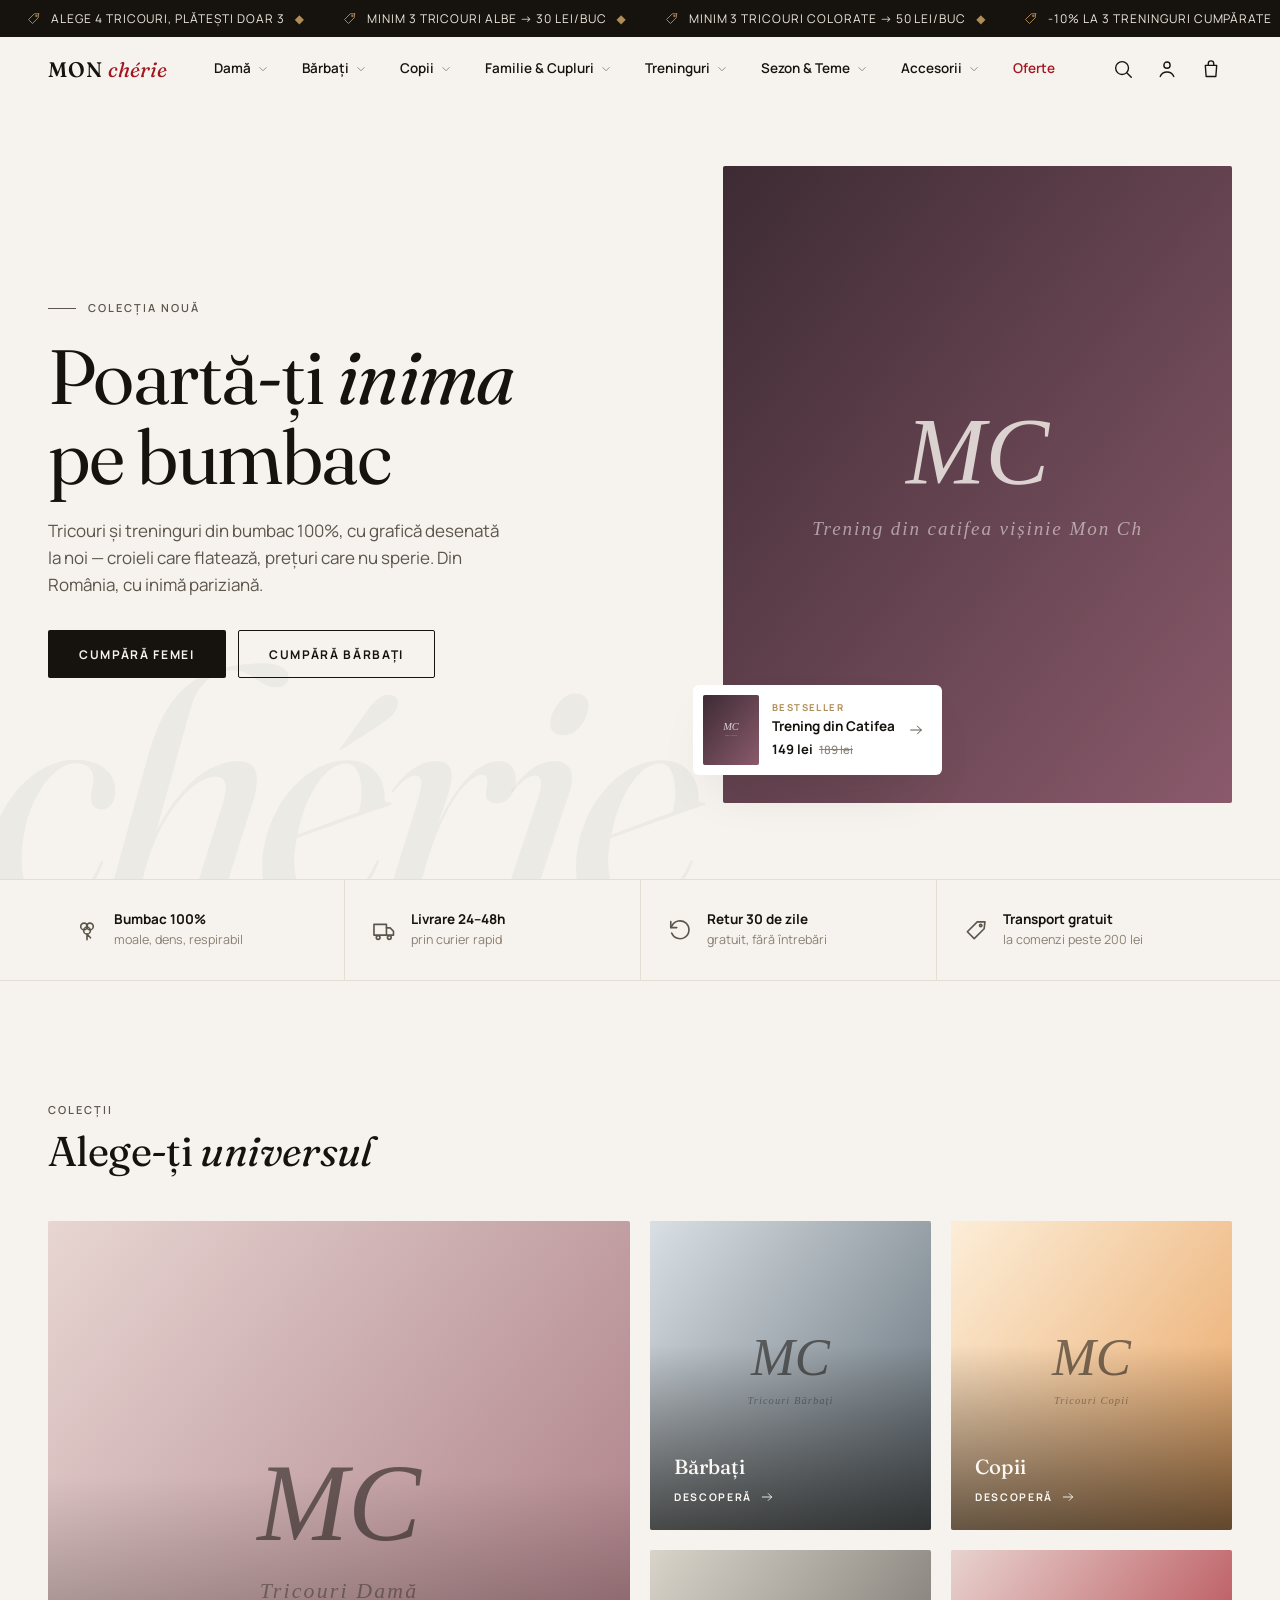
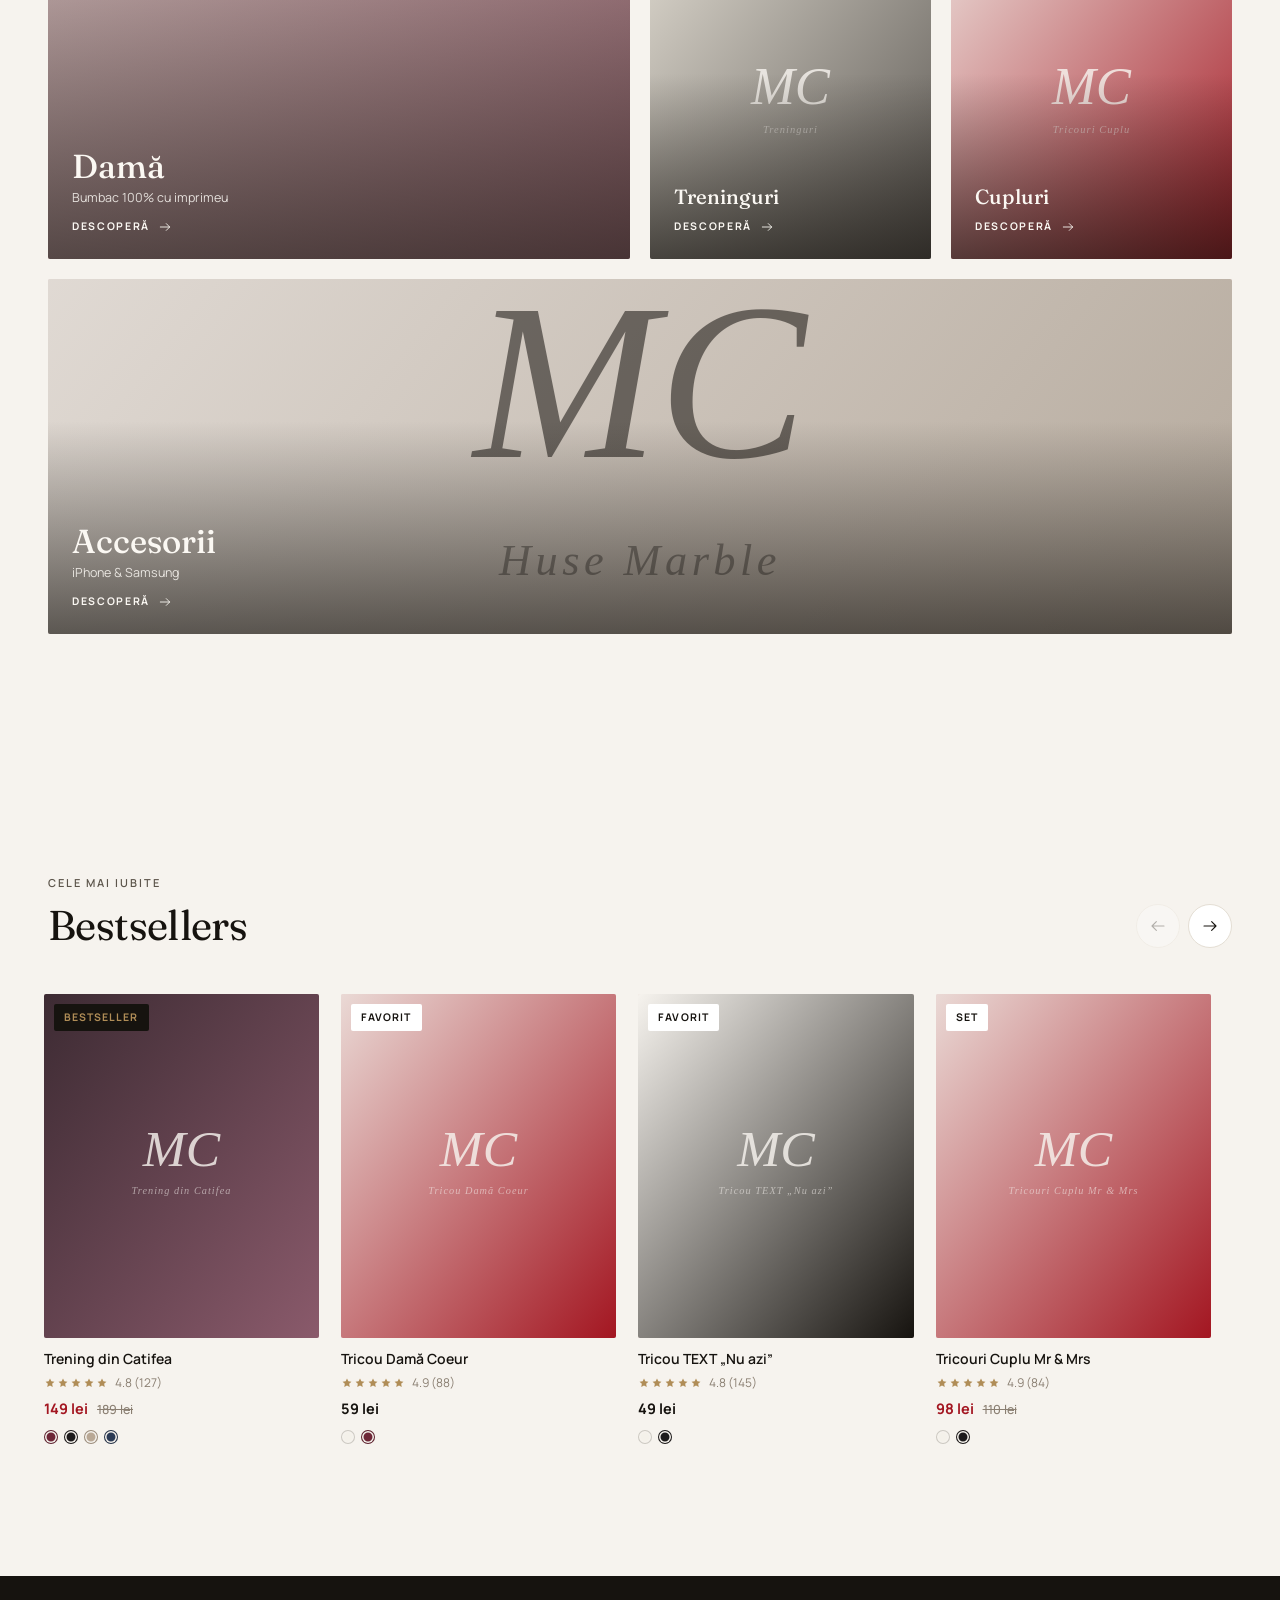
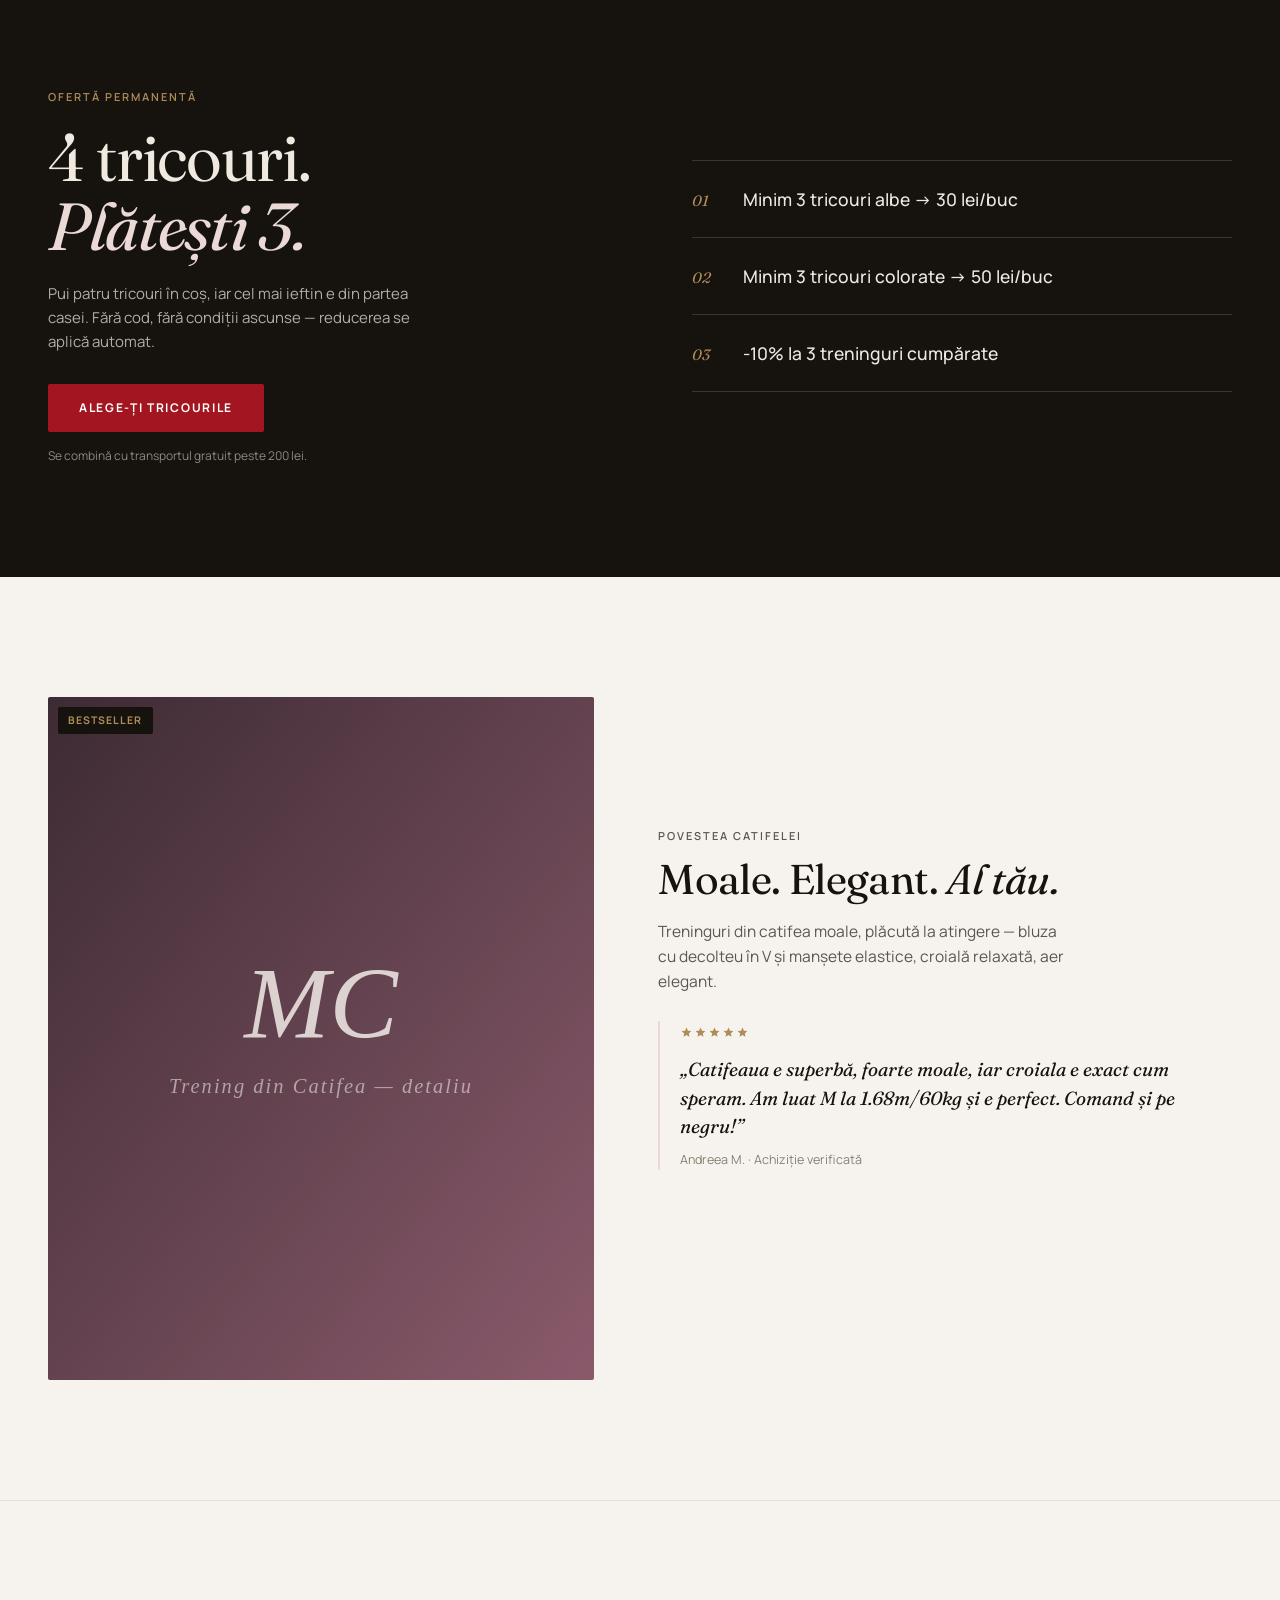
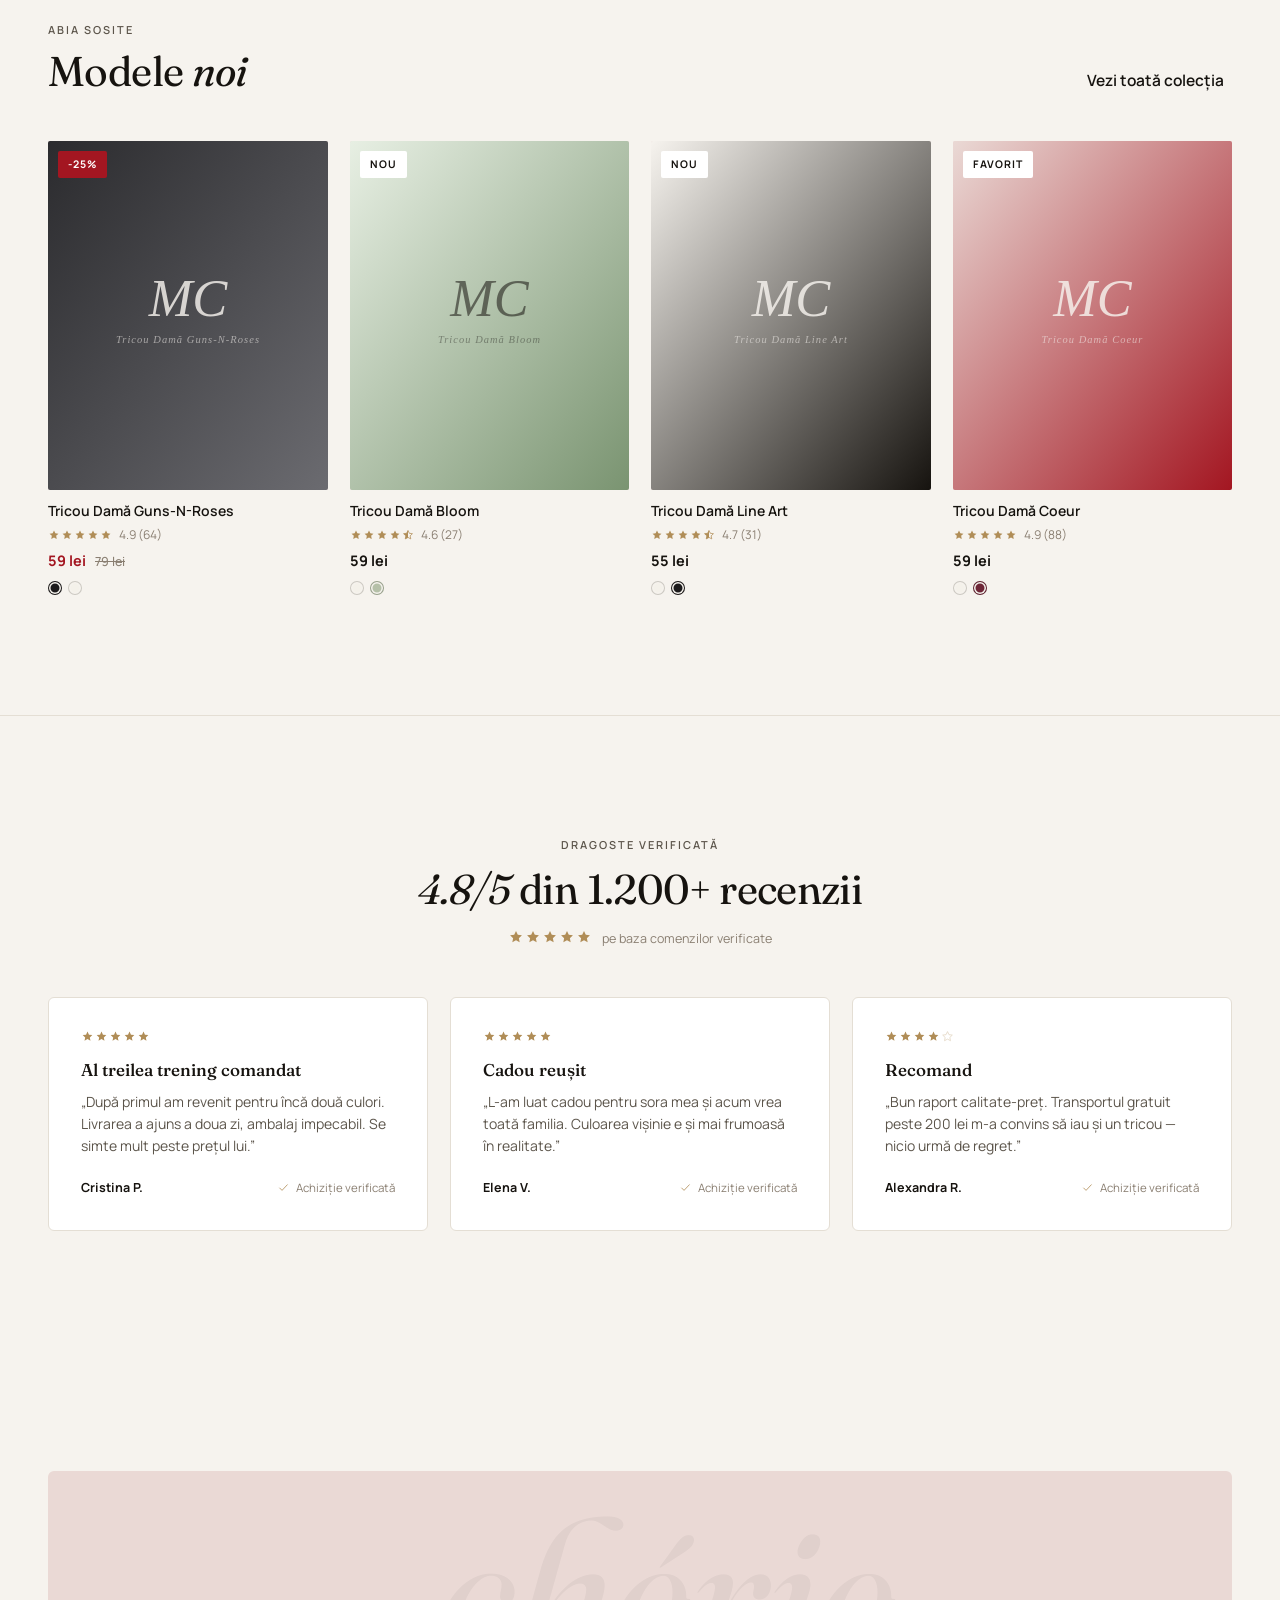
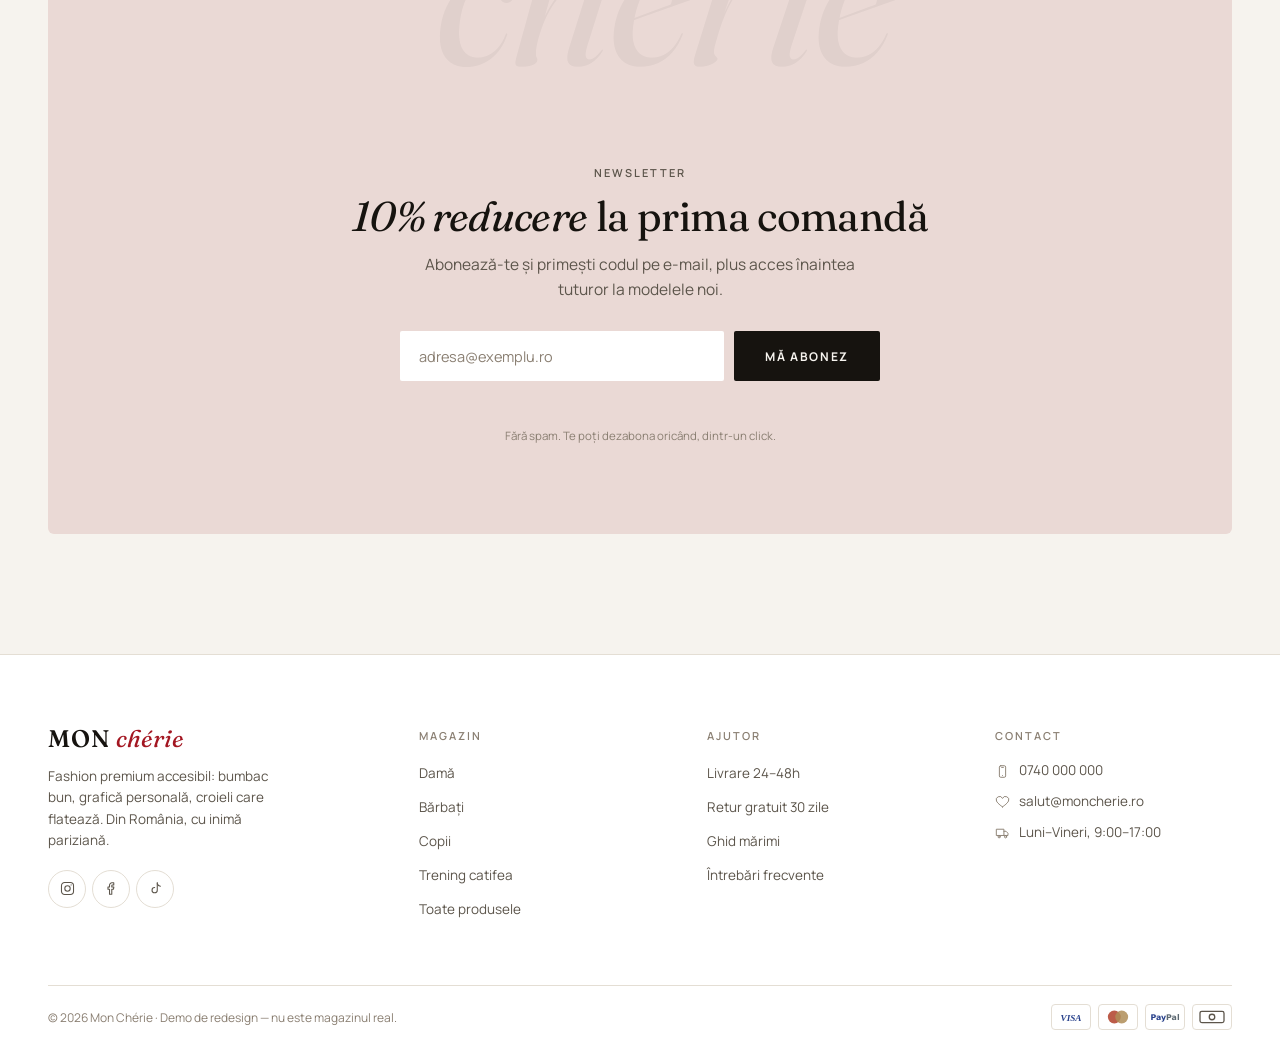
==== index.html @ f45ca4d0 "Adaugă cele 3 pagini: homepage, colecție, produs (pre-verificare finală) - index.html + home.css/js:" ====
<!DOCTYPE html>
<html lang="ro">
<head>
  <meta charset="utf-8">
  <meta name="viewport" content="width=device-width, initial-scale=1">
  <title>Mon Chérie — Poartă-ți inima pe bumbac · Tricouri &amp; treninguri din bumbac 100%</title>
  <meta name="description" content="Fashion premium accesibil: tricouri damă și bărbați, treninguri din catifea, seturi pentru cupluri și familie — bumbac 100%, livrare 24–48h, retur gratuit 30 de zile. 4 tricouri la preț de 3.">
  <link rel="icon" href="data:image/svg+xml,%3Csvg xmlns='http://www.w3.org/2000/svg' viewBox='0 0 64 64'%3E%3Crect width='64' height='64' fill='%23F6F3EE'/%3E%3Ctext x='32' y='44' font-family='Georgia,serif' font-style='italic' font-size='34' fill='%23A31621' text-anchor='middle'%3EMC%3C/text%3E%3C/svg%3E">
  <link rel="preconnect" href="https://fonts.googleapis.com">
  <link rel="preconnect" href="https://fonts.gstatic.com" crossorigin>
  <link rel="stylesheet" href="https://fonts.googleapis.com/css2?family=Fraunces:ital,opsz,wght@0,9..144,300..640;1,9..144,300..640&family=Manrope:wght@400..800&display=swap">
  <link rel="stylesheet" href="assets/css/main.css">
  <link rel="stylesheet" href="assets/css/home.css">
</head>
<body>

  <div id="mc-header"></div>

  <main id="main">

    <!-- 1. Hero editorial -->
    <section class="home-hero" aria-labelledby="hero-title">
      <span class="hero-ornament" aria-hidden="true">chérie</span>
      <div class="container hero-grid">
        <div class="hero-copy">
          <p class="micro rv" style="--rv-i:0">Colecția nouă</p>
          <h1 class="display hero-title rv" id="hero-title" style="--rv-i:1">Poartă-ți <em>inima</em><br>pe bumbac</h1>
          <p class="lead hero-lead rv" style="--rv-i:2">Tricouri și treninguri din bumbac 100%, cu grafică desenată la noi — croieli care flatează, prețuri care nu sperie. Din România, cu inimă pariziană.</p>
          <div class="hero-cta rv" style="--rv-i:3">
            <a class="btn btn-primary" href="collection.html?c=tricouri-dama">Cumpără femei</a>
            <a class="btn btn-ghost" href="collection.html?c=tricouri-barbati">Cumpără bărbați</a>
          </div>
        </div>
        <div class="hero-media rv" style="--rv-i:2">
          <div class="hero-media-frame" data-tone="#3D2B33,#8A5A6B">
            <img src="https://images.unsplash.com/photo-1552374196-1ab2a1c593e8?q=80&amp;w=1400&amp;auto=format&amp;fit=crop" alt="Trening din catifea vișinie Mon Chérie, purtat într-un cadru editorial" fetchpriority="high">
          </div>
          <div id="hero-float"></div>
        </div>
      </div>
    </section>

    <!-- 2. USP bar -->
    <section class="usp" aria-label="Avantajele Mon Chérie">
      <div class="container">
        <ul class="usp-grid">
          <li class="usp-item rv" style="--rv-i:0">
            <span class="usp-icon" data-mc-icon="cotton" aria-hidden="true"></span>
            <div><strong>Bumbac 100%</strong><span class="usp-sub">moale, dens, respirabil</span></div>
          </li>
          <li class="usp-item rv" style="--rv-i:1">
            <span class="usp-icon" data-mc-icon="truck" aria-hidden="true"></span>
            <div><strong>Livrare 24–48h</strong><span class="usp-sub">prin curier rapid</span></div>
          </li>
          <li class="usp-item rv" style="--rv-i:2">
            <span class="usp-icon" data-mc-icon="return" aria-hidden="true"></span>
            <div><strong>Retur 30 de zile</strong><span class="usp-sub">gratuit, fără întrebări</span></div>
          </li>
          <li class="usp-item rv" style="--rv-i:3">
            <span class="usp-icon" data-mc-icon="tag" aria-hidden="true"></span>
            <div><strong>Transport gratuit</strong><span class="usp-sub">la comenzi peste 200 lei</span></div>
          </li>
        </ul>
      </div>
    </section>

    <!-- 3. Categorii — grilă editorială asimetrică -->
    <section class="section cats" aria-labelledby="cats-title">
      <div class="container">
        <header class="sec-head">
          <p class="micro rv" style="--rv-i:0">Colecții</p>
          <h2 class="h2 rv" id="cats-title" style="--rv-i:1">Alege-ți <em>universul</em></h2>
        </header>
        <div class="cats-grid" id="cats-grid"></div>
      </div>
    </section>

    <!-- 4. Bestsellers — rail orizontal -->
    <section class="section best" aria-labelledby="best-title">
      <div class="container">
        <header class="sec-head sec-head--row">
          <div>
            <p class="micro rv" style="--rv-i:0">Cele mai iubite</p>
            <h2 class="h2 rv" id="best-title" style="--rv-i:1">Bestsellers</h2>
          </div>
          <div class="rail-nav rv" style="--rv-i:2">
            <button type="button" class="rail-btn" id="best-prev" data-mc-icon="arrow-left" aria-label="Produsele anterioare"></button>
            <button type="button" class="rail-btn" id="best-next" data-mc-icon="arrow-right" aria-label="Produsele următoare"></button>
          </div>
        </header>
        <div class="rail" id="best-rail" role="region" aria-labelledby="best-title" tabindex="0"></div>
      </div>
    </section>

    <!-- 5. Banda promo 4 = 3 -->
    <section class="promo-band" aria-labelledby="promo-title">
      <div class="container promo-grid">
        <div class="promo-copy">
          <p class="micro rv" style="--rv-i:0">Ofertă permanentă</p>
          <h2 class="promo-title rv" id="promo-title" style="--rv-i:1">4 tricouri.<br><em>Plătești 3.</em></h2>
          <p class="promo-text rv" style="--rv-i:2">Pui patru tricouri în coș, iar cel mai ieftin e din partea casei. Fără cod, fără condiții ascunse — reducerea se aplică automat.</p>
          <div class="rv" style="--rv-i:3">
            <a class="btn btn-cherry" href="collection.html?c=all">Alege-ți tricourile</a>
          </div>
          <p class="promo-note rv" style="--rv-i:4">Se combină cu transportul gratuit peste 200 lei.</p>
        </div>
        <ul class="promo-list" id="promo-list"></ul>
      </div>
    </section>

    <!-- 6. Povestea catifelei -->
    <section class="section story" aria-labelledby="story-title">
      <div class="container story-grid">
        <div class="story-media rv" id="story-media" style="--rv-i:0"></div>
        <div class="story-copy">
          <p class="micro rv" style="--rv-i:0">Povestea catifelei</p>
          <h2 class="h2 rv" id="story-title" style="--rv-i:1">Moale. Elegant. <em>Al tău.</em></h2>
          <p class="story-desc rv" id="story-desc" style="--rv-i:2"></p>
          <blockquote class="story-quote rv" id="story-quote" style="--rv-i:3"></blockquote>
          <div class="rv" style="--rv-i:4">
            <a class="btn btn-primary" href="product.html?p=trening-din-catifea" id="story-cta">Descoperă treningul</a>
          </div>
        </div>
      </div>
    </section>

    <!-- 7. Modele noi -->
    <section class="section fresh" aria-labelledby="fresh-title">
      <div class="container">
        <header class="sec-head sec-head--row">
          <div>
            <p class="micro rv" style="--rv-i:0">Abia sosite</p>
            <h2 class="h2 rv" id="fresh-title" style="--rv-i:1">Modele <em>noi</em></h2>
          </div>
          <a class="lnk rv" href="collection.html?c=modele-noi" style="--rv-i:2">Vezi toată colecția <span data-mc-icon="arrow-right" aria-hidden="true"></span></a>
        </header>
        <div class="fresh-grid" id="fresh-grid"></div>
      </div>
    </section>

    <!-- 8. Social proof -->
    <section class="section proof" aria-labelledby="proof-title">
      <div class="container">
        <header class="sec-head sec-head--center">
          <p class="micro rv" style="--rv-i:0">Dragoste verificată</p>
          <h2 class="h2 rv" id="proof-title" style="--rv-i:1"><em>4.8/5</em> din 1.200+ recenzii</h2>
          <p class="proof-rating rv" style="--rv-i:2"><span id="proof-stars" aria-hidden="true"></span><span class="proof-rating-note">pe baza comenzilor verificate</span></p>
        </header>
        <div class="proof-grid" id="proof-grid"></div>
      </div>
    </section>

    <!-- 9. Newsletter -->
    <section class="section nl" aria-labelledby="nl-title">
      <div class="container">
        <div class="nl-box rv">
          <span class="nl-orn" aria-hidden="true">chérie</span>
          <p class="micro rv" style="--rv-i:0">Newsletter</p>
          <h2 class="h2 nl-title rv" id="nl-title" style="--rv-i:1"><em>10% reducere</em> la prima comandă</h2>
          <p class="nl-sub rv" style="--rv-i:2">Abonează-te și primești codul pe e-mail, plus acces înaintea tuturor la modelele noi.</p>
          <form class="nl-form rv" id="nl-form" style="--rv-i:3" novalidate>
            <label class="visually-hidden" for="nl-email">Adresa ta de e-mail</label>
            <input class="nl-input" id="nl-email" name="email" type="email" placeholder="adresa@exemplu.ro" autocomplete="email" required>
            <button class="btn btn-primary" type="submit">Mă abonez</button>
          </form>
          <p class="nl-msg" id="nl-msg" aria-live="polite"></p>
          <p class="nl-note rv" style="--rv-i:4">Fără spam. Te poți dezabona oricând, dintr-un click.</p>
        </div>
      </div>
    </section>

  </main>

  <div id="mc-footer"></div>

  <script src="assets/js/data.js"></script>
  <script src="assets/js/shared.js"></script>
  <script src="assets/js/home.js"></script>
</body>
</html>
---- assets/css/main.css ----
/* =========================================================
   MON CHÉRIE — main.css
   Tokens, reset, tipografie, chrome global (announce bar,
   header, mega-menu, drawer mobil, search, cart drawer),
   butoane, card produs, toast, skeleton, footer, reveal.
   ========================================================= */

/* ---------- 1. Tokens ---------- */
:root {
  --bg: #F6F3EE;
  --surface: #FFFFFF;
  --ink: #16130F;
  --ink-soft: #5C554B;
  --muted: #8A7F72;
  --line: #E4DED4;
  --cherry: #A31621;
  --cherry-deep: #7C1220;
  --blush: #EAD9D5;
  --gold: #B08D57;
  --dark: #16130F;
  --radius: 2px;
  --radius-lg: 6px;
  --shadow: 0 24px 60px -30px rgba(22, 19, 15, .25);
  --container: 1280px;
  --header-h: 64px;

  --font-display: "Fraunces", Georgia, "Times New Roman", serif;
  --font-ui: "Manrope", system-ui, -apple-system, "Segoe UI", sans-serif;
  --ease-out: cubic-bezier(.22, 1, .36, 1);
}

/* ---------- 2. Reset ---------- */
*, *::before, *::after { box-sizing: border-box; }
* { margin: 0; }
html { -webkit-text-size-adjust: 100%; scroll-behavior: smooth; }
body {
  background: var(--bg);
  color: var(--ink);
  font-family: var(--font-ui);
  font-size: 15.5px;
  line-height: 1.6;
  min-height: 100dvh;
  overflow-x: clip;
  -webkit-font-smoothing: antialiased;
}
img, svg, video { display: block; max-width: 100%; }
img { height: auto; }
input, button, textarea, select { font: inherit; color: inherit; }
button { background: none; border: 0; padding: 0; cursor: pointer; }
a { color: inherit; text-decoration: none; }
ul, ol { list-style: none; padding: 0; }
h1, h2, h3, h4 { font-weight: inherit; overflow-wrap: break-word; }
:focus { outline: none; }
:focus-visible {
  outline: 2px solid var(--ink);
  outline-offset: 2px;
  border-radius: var(--radius);
}
::selection { background: var(--blush); color: var(--ink); }
html.mc-lock, html.mc-lock body { overflow: hidden; }

/* ---------- 3. Tipografie ---------- */
.font-display { font-family: var(--font-display); }
.display {
  font-family: var(--font-display);
  font-size: clamp(2.6rem, 6vw, 5rem);
  font-weight: 380;
  font-variation-settings: "opsz" 72;
  line-height: 1.04;
  letter-spacing: -.02em;
}
.display em, .h2 em { font-style: italic; font-weight: 400; }
.h2 {
  font-family: var(--font-display);
  font-size: clamp(1.8rem, 3.4vw, 2.6rem);
  font-weight: 400;
  line-height: 1.12;
  letter-spacing: -.015em;
}
.h3 {
  font-family: var(--font-display);
  font-size: clamp(1.25rem, 2vw, 1.55rem);
  font-weight: 480;
  line-height: 1.2;
}
.micro {
  font-size: 11px;
  font-weight: 600;
  letter-spacing: .18em;
  text-transform: uppercase;
  color: var(--ink-soft);
}
.micro--cherry { color: var(--cherry); }
.lead { font-size: 17px; color: var(--ink-soft); max-width: 46ch; }
small, .small { font-size: 13px; }

/* ---------- 4. Layout & utilitare ---------- */
.container {
  width: 100%;
  max-width: var(--container);
  margin-inline: auto;
  padding-inline: clamp(20px, 4vw, 48px);
}
.section { padding-block: clamp(64px, 10vw, 120px); }
.hairline { border: 0; border-top: 1px solid var(--line); }
.skip-link {
  position: absolute;
  left: 12px; top: -60px;
  z-index: 500;
  background: var(--ink);
  color: var(--bg);
  padding: 10px 18px;
  font-size: 13px;
  border-radius: var(--radius);
  transition: top .2s var(--ease-out);
}
.skip-link:focus-visible { top: 12px; outline-color: var(--cherry); }
.visually-hidden {
  position: absolute !important;
  width: 1px; height: 1px;
  margin: -1px; padding: 0;
  overflow: hidden;
  clip: rect(0 0 0 0);
  white-space: nowrap;
  border: 0;
}

/* Link cu underline animat */
.lnk {
  position: relative;
  display: inline-flex;
  align-items: center;
  gap: 8px;
  font-weight: 600;
  background-image: linear-gradient(currentColor, currentColor);
  background-repeat: no-repeat;
  background-position: 0 100%;
  background-size: 100% 1px;
  padding-bottom: 2px;
  transition: color .2s;
}
.lnk:hover { color: var(--cherry); }
@media (hover: hover) {
  .lnk { background-size: 0 1px; transition: color .2s, background-size .35s var(--ease-out); }
  .lnk:hover, .lnk:focus-visible { background-size: 100% 1px; }
}

/* ---------- 5. Butoane ---------- */
.btn {
  display: inline-flex;
  align-items: center;
  justify-content: center;
  gap: 10px;
  min-height: 48px;
  padding: 12px 30px;
  font-size: 12px;
  font-weight: 700;
  letter-spacing: .14em;
  text-transform: uppercase;
  border-radius: var(--radius);
  border: 1px solid transparent;
  transition: background-color .25s, color .25s, border-color .25s, transform .25s var(--ease-out);
  user-select: none;
}
.btn svg { width: 16px; height: 16px; }
.btn:active { transform: translateY(1px); }
.btn-primary { background: var(--ink); color: var(--bg); }
.btn-primary:hover, .btn-primary:focus-visible { background: var(--cherry); color: #fff; }
.btn-ghost { border-color: var(--ink); color: var(--ink); background: transparent; }
.btn-ghost:hover, .btn-ghost:focus-visible { background: var(--ink); color: var(--bg); }
.btn-dark { background: var(--bg); color: var(--ink); }
.btn-dark:hover, .btn-dark:focus-visible { background: var(--cherry); color: #fff; }
.btn-cherry { background: var(--cherry); color: #fff; }
.btn-cherry:hover, .btn-cherry:focus-visible { background: var(--cherry-deep); color: #fff; }
.btn--block { width: 100%; }

/* Buton-icon rotund din header */
.mc-icon-btn {
  position: relative;
  display: inline-flex;
  align-items: center;
  justify-content: center;
  width: 42px; height: 42px;
  border-radius: 50%;
  color: var(--ink);
  transition: background-color .2s, color .2s;
}
.mc-icon-btn svg { width: 22px; height: 22px; }
.mc-icon-btn:hover { background: rgba(22, 19, 15, .06); }

/* ---------- 6. Bara de anunț (marquee) ---------- */
.mc-announce {
  background: var(--dark);
  color: #EFE9DF;
  overflow: hidden;
  font-size: 12px;
  letter-spacing: .08em;
  text-transform: uppercase;
}
.mc-announce-track {
  display: inline-flex;
  align-items: center;
  white-space: nowrap;
  padding-block: 9px;
  animation: mc-marquee 38s linear infinite;
  will-change: transform;
}
.mc-announce:hover .mc-announce-track,
.mc-announce:focus-within .mc-announce-track { animation-play-state: paused; }
.mc-announce-item { display: inline-flex; align-items: center; gap: 10px; padding-inline: 26px; }
.mc-announce-item svg { width: 15px; height: 15px; color: var(--gold); flex: none; }
.mc-announce-dot { color: var(--gold); font-style: normal; }
@keyframes mc-marquee {
  from { transform: translateX(0); }
  to   { transform: translateX(-50%); }
}

/* ---------- 7. Header sticky ---------- */
.mc-header {
  position: sticky;
  top: 0;
  z-index: 120;
  background: rgba(246, 243, 238, .88);
  -webkit-backdrop-filter: blur(14px);
  backdrop-filter: blur(14px);
  border-bottom: 1px solid transparent;
  transition: border-color .3s, box-shadow .3s;
}
.mc-header.is-scrolled {
  border-bottom-color: var(--line);
  box-shadow: 0 12px 30px -24px rgba(22, 19, 15, .35);
}
.mc-header-inner {
  display: flex;
  align-items: center;
  gap: clamp(10px, 2vw, 28px);
  min-height: var(--header-h);
}
.mc-logo {
  font-family: var(--font-display);
  font-size: 21px;
  font-weight: 560;
  letter-spacing: .04em;
  white-space: nowrap;
  line-height: 1;
}
.mc-logo em {
  font-style: italic;
  font-weight: 420;
  letter-spacing: 0;
  color: var(--cherry);
}
.mc-burger { display: none; }
.mc-actions { display: flex; align-items: center; gap: 2px; margin-left: auto; }
.mc-cart-count {
  position: absolute;
  top: 3px; right: 1px;
  min-width: 16px; height: 16px;
  padding-inline: 4px;
  display: inline-flex;
  align-items: center;
  justify-content: center;
  background: var(--cherry);
  color: #fff;
  font-size: 10px;
  font-weight: 700;
  border-radius: 99px;
  line-height: 1;
}
.mc-cart-count.is-empty { display: none; }
.mc-cart-count.pulse { animation: mc-pulse .45s var(--ease-out); }
@keyframes mc-pulse {
  0% { transform: scale(1); }
  40% { transform: scale(1.45); }
  100% { transform: scale(1); }
}

/* ---------- 8. Nav desktop + Mega-menu ---------- */
.mc-nav { flex: 1; }
.mc-nav > ul {
  display: flex;
  align-items: center;
  justify-content: center;
  gap: clamp(2px, .8vw, 10px);
}
.mc-nav-tab, .mc-nav-link {
  display: inline-flex;
  align-items: center;
  gap: 5px;
  padding: 10px 11px;
  font-size: 13.5px;
  font-weight: 600;
  color: var(--ink);
  border-radius: var(--radius);
  white-space: nowrap;
  transition: color .2s;
}
.mc-nav-tab svg { width: 14px; height: 14px; transition: transform .2s var(--ease-out); color: var(--muted); }
.mc-nav-item.open > .mc-nav-tab { color: var(--cherry); }
.mc-nav-item.open > .mc-nav-tab svg { transform: rotate(180deg); color: currentColor; }
.mc-nav-offers { color: var(--cherry); }
.mc-nav-offers:hover { color: var(--cherry-deep); }

.mc-mega {
  position: absolute;
  left: 0; right: 0; top: 100%;
  background: var(--surface);
  border-top: 1px solid var(--line);
  border-bottom: 1px solid var(--line);
  box-shadow: var(--shadow);
  opacity: 0;
  visibility: hidden;
  transform: translateY(8px);
  transition: opacity .2s var(--ease-out), transform .2s var(--ease-out), visibility .2s;
  pointer-events: none;
}
.mc-nav-item.open > .mc-mega {
  opacity: 1;
  visibility: visible;
  transform: translateY(0);
  pointer-events: auto;
}
.mc-mega-grid {
  display: grid;
  grid-template-columns: 1fr auto;
  gap: clamp(28px, 4vw, 64px);
  padding-block: 34px 26px;
}
.mc-mega-cols {
  display: flex;
  flex-wrap: wrap;
  gap: clamp(28px, 3.5vw, 56px);
  padding-right: clamp(20px, 3vw, 48px);
  border-right: 1px solid var(--line);
}
.mc-mega-group { min-width: 170px; }
.mc-mega-group .micro { display: block; margin-bottom: 14px; color: var(--muted); }
.mc-mega-link {
  display: flex;
  align-items: center;
  gap: 10px;
  padding: 7px 0;
  font-size: 14px;
  font-weight: 500;
  color: var(--ink-soft);
  transition: color .2s, transform .2s var(--ease-out);
}
.mc-mega-link svg { width: 18px; height: 18px; color: var(--muted); flex: none; transition: color .2s; }
.mc-mega-link:hover, .mc-mega-link:focus-visible { color: var(--cherry); transform: translateX(3px); }
.mc-mega-link:hover svg { color: var(--cherry); }
.mc-mega-badge {
  font-size: 10px;
  font-weight: 700;
  letter-spacing: .08em;
  text-transform: uppercase;
  color: var(--cherry);
  background: var(--blush);
  border-radius: 99px;
  padding: 2px 8px;
  line-height: 1.5;
}
.mc-mega-feats { display: flex; gap: 18px; }
.mc-feat { width: clamp(190px, 16vw, 230px); }
.mc-feat-media {
  display: block;
  aspect-ratio: 16 / 10;
  overflow: hidden;
  border-radius: var(--radius);
  background: var(--blush);
  margin-bottom: 10px;
}
.mc-feat-media img {
  width: 100%; height: 100%;
  object-fit: cover;
  transition: transform .6s var(--ease-out);
}
.mc-feat:hover .mc-feat-media img { transform: scale(1.05); }
.mc-feat-title { display: block; font-family: var(--font-display); font-size: 16px; font-weight: 520; }
.mc-feat-note { display: block; font-size: 12.5px; color: var(--muted); margin-top: 2px; }
.mc-mega-bar {
  border-top: 1px solid var(--line);
  background: var(--bg);
}
.mc-mega-bar-inner {
  display: flex;
  align-items: center;
  justify-content: space-between;
  gap: 16px;
  padding-block: 11px;
  font-size: 13px;
  color: var(--ink-soft);
}
.mc-mega-bar .lnk { font-size: 12px; letter-spacing: .1em; text-transform: uppercase; }
.mc-mega-bar .lnk svg { width: 14px; height: 14px; }

/* ---------- 9. Scrim + drawere ---------- */
.mc-scrim {
  position: fixed;
  inset: 0;
  z-index: 140;
  background: rgba(22, 19, 15, .44);
  opacity: 0;
  visibility: hidden;
  transition: opacity .3s, visibility .3s;
}
.mc-scrim.open { opacity: 1; visibility: visible; }

/* Drawer mobil (stânga) */
.mc-drawer {
  position: fixed;
  top: 0; bottom: 0; left: 0;
  z-index: 150;
  width: min(400px, 90vw);
  background: var(--bg);
  display: flex;
  flex-direction: column;
  transform: translateX(-102%);
  visibility: hidden;
  transition: transform .34s var(--ease-out), visibility .34s;
  box-shadow: var(--shadow);
}
.mc-drawer.open { transform: translateX(0); visibility: visible; }
.mc-drawer-head {
  display: flex;
  align-items: center;
  justify-content: space-between;
  padding: 12px 14px 12px 20px;
  border-bottom: 1px solid var(--line);
  flex: none;
}
.mc-drawer-viewport { flex: 1; overflow: hidden auto; overscroll-behavior: contain; position: relative; }
.mc-drawer-lvl { padding: 14px 20px 24px; }
.mc-drawer-lvl2 { display: none; }
.mc-drawer.is-sub .mc-drawer-lvl1 { display: none; }
.mc-drawer.is-sub .mc-drawer-lvl2 { display: block; animation: mc-slide-in .28s var(--ease-out); }
@keyframes mc-slide-in {
  from { opacity: 0; transform: translateX(26px); }
  to   { opacity: 1; transform: translateX(0); }
}
.mc-drawer-tab, .mc-drawer-back {
  display: flex;
  align-items: center;
  gap: 14px;
  width: 100%;
  padding: 14px 2px;
  font-size: 15.5px;
  font-weight: 600;
  text-align: left;
  border-bottom: 1px solid var(--line);
}
.mc-drawer-tab svg:first-child { width: 20px; height: 20px; color: var(--muted); flex: none; }
.mc-drawer-tab .mc-chev { margin-left: auto; width: 16px; height: 16px; color: var(--muted); }
.mc-drawer-back { border-bottom: 0; color: var(--ink-soft); font-size: 13px; text-transform: uppercase; letter-spacing: .12em; padding-block: 10px 16px; }
.mc-drawer-back svg { width: 16px; height: 16px; }
.mc-drawer-lvl2 .micro { display: block; margin: 18px 0 6px; color: var(--muted); }
.mc-drawer-lvl2 .mc-mega-link { padding: 9px 0; font-size: 15px; }
.mc-drawer-feats { display: grid; grid-template-columns: 1fr 1fr; gap: 14px; margin-top: 22px; }
.mc-drawer-feats .mc-feat { width: auto; }
.mc-drawer-foot {
  flex: none;
  border-top: 1px solid var(--line);
  padding: 14px 20px 18px;
}
.mc-drawer-promo {
  display: flex;
  align-items: center;
  gap: 10px;
  font-size: 12.5px;
  color: var(--cherry);
  font-weight: 600;
  margin-bottom: 12px;
}
.mc-drawer-promo svg { width: 16px; height: 16px; flex: none; }
.mc-drawer-links { display: flex; gap: 22px; }
.mc-drawer-links a, .mc-drawer-links button {
  display: inline-flex;
  align-items: center;
  gap: 8px;
  font-size: 13.5px;
  font-weight: 600;
  color: var(--ink-soft);
}
.mc-drawer-links svg { width: 17px; height: 17px; }

/* ---------- 10. Search overlay ---------- */
.mc-search {
  position: fixed;
  top: 0; left: 0; right: 0;
  z-index: 160;
  background: var(--bg);
  border-bottom: 1px solid var(--line);
  box-shadow: var(--shadow);
  transform: translateY(-102%);
  visibility: hidden;
  transition: transform .34s var(--ease-out), visibility .34s;
  max-height: 100dvh;
  overflow-y: auto;
  overscroll-behavior: contain;
}
.mc-search.open { transform: translateY(0); visibility: visible; }
.mc-search-inner { padding-block: 22px 30px; }
.mc-search-bar {
  display: flex;
  align-items: center;
  gap: 14px;
  border-bottom: 2px solid var(--ink);
  padding-bottom: 10px;
}
.mc-search-bar > svg { width: 22px; height: 22px; color: var(--muted); flex: none; }
.mc-search-input {
  flex: 1;
  border: 0;
  background: none;
  font-family: var(--font-display);
  font-size: clamp(20px, 3vw, 30px);
  font-weight: 420;
  min-width: 0;
}
.mc-search-input::placeholder { color: var(--muted); font-style: italic; }
.mc-search-input:focus-visible { outline: none; }
.mc-search-hints {
  display: flex;
  flex-wrap: wrap;
  align-items: center;
  gap: 10px;
  margin-top: 18px;
}
.mc-search-hints .micro { color: var(--muted); margin-right: 4px; }
.mc-chip {
  display: inline-flex;
  align-items: center;
  gap: 6px;
  padding: 7px 15px;
  font-size: 12.5px;
  font-weight: 600;
  border: 1px solid var(--line);
  border-radius: 99px;
  background: var(--surface);
  transition: border-color .2s, color .2s, background-color .2s;
}
.mc-chip:hover, .mc-chip:focus-visible { border-color: var(--ink); }
.mc-chip[aria-pressed="true"], .mc-chip.active { background: var(--ink); color: var(--bg); border-color: var(--ink); }
.mc-search-sugg { margin-top: 14px; }
.mc-sugg-item {
  display: flex;
  align-items: center;
  gap: 14px;
  padding: 9px 6px;
  border-radius: var(--radius-lg);
  transition: background-color .15s;
}
.mc-sugg-item:hover, .mc-sugg-item:focus-visible { background: rgba(22, 19, 15, .05); }
.mc-sugg-item img {
  width: 44px; height: 55px;
  object-fit: cover;
  border-radius: var(--radius);
  background: var(--blush);
  flex: none;
}
.mc-sugg-title { font-size: 14px; font-weight: 600; }
.mc-sugg-meta { font-size: 12px; color: var(--muted); }
.mc-sugg-price { margin-left: auto; font-size: 13.5px; font-weight: 700; white-space: nowrap; }
.mc-sugg-empty { padding: 18px 4px; font-size: 14px; color: var(--ink-soft); font-style: italic; }

/* ---------- 11. Cart drawer (dreapta) ---------- */
.mc-cartd {
  position: fixed;
  top: 0; bottom: 0; right: 0;
  z-index: 150;
  width: min(430px, 94vw);
  background: var(--bg);
  display: flex;
  flex-direction: column;
  transform: translateX(102%);
  visibility: hidden;
  transition: transform .34s var(--ease-out), visibility .34s;
  box-shadow: var(--shadow);
}
.mc-cartd.open { transform: translateX(0); visibility: visible; }
.mc-cartd-head {
  display: flex;
  align-items: center;
  justify-content: space-between;
  padding: 14px 12px 14px 22px;
  border-bottom: 1px solid var(--line);
  flex: none;
}
.mc-cartd-title { font-family: var(--font-display); font-size: 19px; font-weight: 520; }
.mc-cartd-title span { color: var(--muted); font-family: var(--font-ui); font-size: 13px; margin-left: 6px; }
.mc-cartd-ship { padding: 14px 22px; border-bottom: 1px solid var(--line); flex: none; font-size: 13px; }
.mc-cartd-ship strong { color: var(--cherry); }
.mc-cartd-ship .is-done { color: var(--ink); display: inline-flex; align-items: center; gap: 7px; font-weight: 600; }
.mc-cartd-ship .is-done svg { width: 15px; height: 15px; color: var(--cherry); }
.mc-ship-bar {
  margin-top: 9px;
  height: 4px;
  border-radius: 99px;
  background: var(--line);
  overflow: hidden;
}
.mc-ship-bar i {
  display: block;
  height: 100%;
  background: var(--cherry);
  border-radius: 99px;
  transition: width .5s var(--ease-out);
}
.mc-cartd-items { flex: 1; overflow-y: auto; overscroll-behavior: contain; padding: 6px 22px; }
.mc-cart-item {
  display: grid;
  grid-template-columns: 74px 1fr;
  gap: 14px;
  padding-block: 16px;
  border-bottom: 1px solid var(--line);
}
.mc-cart-item:last-child { border-bottom: 0; }
.mc-cart-item img {
  width: 74px; height: 92px;
  object-fit: cover;
  border-radius: var(--radius);
  background: var(--blush);
}
.mc-cart-item-title { font-size: 14px; font-weight: 600; line-height: 1.35; }
.mc-cart-item-meta { font-size: 12px; color: var(--muted); margin-top: 2px; }
.mc-cart-item-row {
  display: flex;
  align-items: center;
  justify-content: space-between;
  gap: 10px;
  margin-top: 10px;
}
.mc-cart-item-price { font-size: 14px; font-weight: 700; }
.mc-cart-remove {
  font-size: 11.5px;
  color: var(--muted);
  text-decoration: underline;
  text-underline-offset: 3px;
  margin-left: 12px;
  transition: color .2s;
}
.mc-cart-remove:hover { color: var(--cherry); }
.mc-qty {
  display: inline-flex;
  align-items: center;
  border: 1px solid var(--line);
  border-radius: var(--radius);
  background: var(--surface);
}
.mc-qty button {
  width: 32px; height: 32px;
  display: inline-flex;
  align-items: center;
  justify-content: center;
  color: var(--ink-soft);
  transition: color .2s;
}
.mc-qty button:hover { color: var(--ink); }
.mc-qty button:disabled { opacity: .35; cursor: default; }
.mc-qty svg { width: 13px; height: 13px; }
.mc-qty output {
  min-width: 26px;
  text-align: center;
  font-size: 13px;
  font-weight: 700;
}
.mc-cart-empty { text-align: center; padding: 54px 10px; }
.mc-cart-empty svg { width: 42px; height: 42px; margin: 0 auto 14px; color: var(--muted); }
.mc-cart-empty p { font-family: var(--font-display); font-size: 19px; margin-bottom: 18px; }
.mc-cartd-upsell {
  flex: none;
  margin: 0 22px;
  padding: 12px 0;
  border-top: 1px solid var(--line);
}
.mc-cartd-upsell .micro { display: block; margin-bottom: 10px; color: var(--muted); }
.mc-upsell-row {
  display: flex;
  align-items: center;
  gap: 12px;
}
.mc-upsell-row img {
  width: 48px; height: 60px;
  object-fit: cover;
  border-radius: var(--radius);
  background: var(--blush);
  flex: none;
}
.mc-upsell-title { font-size: 13px; font-weight: 600; line-height: 1.3; }
.mc-upsell-price { font-size: 12.5px; color: var(--ink-soft); }
.mc-upsell-add {
  margin-left: auto;
  flex: none;
  width: 36px; height: 36px;
  display: inline-flex;
  align-items: center;
  justify-content: center;
  border: 1px solid var(--ink);
  border-radius: 50%;
  transition: background-color .2s, color .2s;
}
.mc-upsell-add:hover { background: var(--ink); color: var(--bg); }
.mc-upsell-add svg { width: 15px; height: 15px; }
.mc-cartd-foot {
  flex: none;
  border-top: 1px solid var(--line);
  padding: 16px 22px 20px;
  background: var(--surface);
}
.mc-cartd-total {
  display: flex;
  align-items: baseline;
  justify-content: space-between;
  margin-bottom: 4px;
}
.mc-cartd-total b { font-size: 18px; }
.mc-cartd-note { font-size: 11.5px; color: var(--muted); margin-bottom: 14px; }

/* ---------- 12. Card produs ---------- */
.mc-card { position: relative; }
.mc-card-media {
  position: relative;
  aspect-ratio: 4 / 5;
  overflow: hidden;
  border-radius: var(--radius);
  background: var(--blush);
}
.mc-card-media > a { position: absolute; inset: 0; z-index: 1; }
.mc-card-img {
  position: absolute;
  inset: 0;
  width: 100%; height: 100%;
  object-fit: cover;
  transition: opacity .45s ease, transform .6s var(--ease-out);
}
.mc-card-img.is-alt { opacity: 0; }
@media (hover: hover) {
  .mc-card:hover .mc-card-img { transform: scale(1.04); }
  .mc-card:hover .mc-card-img.is-alt { opacity: 1; }
  .mc-card:hover .mc-card-img.is-primary.has-alt { opacity: 0; }
}
.mc-badge {
  position: absolute;
  top: 10px; left: 10px;
  z-index: 2;
  padding: 5px 10px;
  font-size: 10.5px;
  font-weight: 700;
  letter-spacing: .1em;
  text-transform: uppercase;
  background: var(--surface);
  color: var(--ink);
  border-radius: var(--radius);
  pointer-events: none;
}
.mc-badge--sale { background: var(--cherry); color: #fff; }
.mc-badge--gold { background: var(--dark); color: var(--gold); }
.mc-quick-add {
  position: absolute;
  right: 10px; bottom: 10px;
  z-index: 2;
  width: 40px; height: 40px;
  display: inline-flex;
  align-items: center;
  justify-content: center;
  background: var(--surface);
  color: var(--ink);
  border-radius: 50%;
  box-shadow: 0 8px 20px -8px rgba(22, 19, 15, .4);
  opacity: 0;
  transform: translateY(8px);
  transition: opacity .25s, transform .25s var(--ease-out), background-color .2s, color .2s;
}
.mc-quick-add svg { width: 17px; height: 17px; }
.mc-quick-add:hover { background: var(--ink); color: var(--bg); }
.mc-card:hover .mc-quick-add,
.mc-card:focus-within .mc-quick-add { opacity: 1; transform: translateY(0); }
@media (hover: none) {
  .mc-quick-add { opacity: 1; transform: none; }
}
.mc-card-body { padding-top: 12px; }
.mc-card-title { font-size: 14px; font-weight: 600; line-height: 1.35; }
.mc-card-title a { transition: color .2s; }
.mc-card-title a:hover { color: var(--cherry); }
.mc-card-rating {
  display: flex;
  align-items: center;
  gap: 7px;
  margin-top: 4px;
  font-size: 12px;
  color: var(--muted);
}
.mc-stars { display: inline-flex; gap: 1px; color: var(--gold); }
.mc-stars svg { width: 12px; height: 12px; }
.mc-card-price {
  display: flex;
  align-items: baseline;
  gap: 9px;
  margin-top: 5px;
  font-size: 14.5px;
  font-weight: 700;
}
.mc-compare {
  font-size: 12.5px;
  font-weight: 500;
  color: var(--muted);
  text-decoration: line-through;
}
.mc-card-price .mc-price--sale { color: var(--cherry); }
.mc-swatches { display: flex; align-items: center; gap: 6px; margin-top: 9px; }
.mc-swatch {
  width: 14px; height: 14px;
  border-radius: 50%;
  border: 1px solid rgba(22, 19, 15, .18);
  box-shadow: inset 0 0 0 1.5px var(--bg);
}
.mc-swatch-more { font-size: 11px; color: var(--muted); font-weight: 600; }

/* ---------- 13. Toast ---------- */
.mc-toast {
  position: fixed;
  left: 50%;
  bottom: 26px;
  z-index: 200;
  transform: translate(-50%, 16px);
  display: flex;
  align-items: center;
  gap: 10px;
  background: var(--ink);
  color: var(--bg);
  font-size: 13.5px;
  font-weight: 600;
  padding: 13px 22px;
  border-radius: 99px;
  box-shadow: var(--shadow);
  opacity: 0;
  visibility: hidden;
  transition: opacity .3s, transform .3s var(--ease-out), visibility .3s;
  max-width: min(92vw, 480px);
  text-align: center;
}
.mc-toast svg { width: 16px; height: 16px; color: var(--gold); flex: none; }
.mc-toast.show { opacity: 1; visibility: visible; transform: translate(-50%, 0); }

/* ---------- 14. Skeleton ---------- */
.skel {
  position: relative;
  overflow: hidden;
  background: var(--line);
  border-radius: var(--radius);
  color: transparent !important;
}
.skel::after {
  content: "";
  position: absolute;
  inset: 0;
  background: linear-gradient(100deg, transparent 30%, rgba(255, 255, 255, .55) 50%, transparent 70%);
  transform: translateX(-100%);
  animation: mc-shimmer 1.4s infinite;
}
@keyframes mc-shimmer { to { transform: translateX(100%); } }
.skel-media { aspect-ratio: 4 / 5; }
.skel-line { height: 13px; margin-top: 10px; }
.skel-line--short { width: 55%; }

/* ---------- 15. Footer ---------- */
.mc-footer {
  border-top: 1px solid var(--line);
  background: var(--surface);
  margin-top: clamp(64px, 10vw, 120px);
}
.mc-footer-top {
  display: grid;
  grid-template-columns: 1.35fr repeat(3, 1fr);
  gap: clamp(24px, 4vw, 56px);
  padding-block: clamp(44px, 6vw, 72px) clamp(34px, 5vw, 56px);
}
.mc-footer-brand .mc-logo { font-size: 24px; }
.mc-footer-brand p {
  font-size: 13.5px;
  color: var(--ink-soft);
  max-width: 30ch;
  margin-top: 12px;
}
.mc-footer-social { display: flex; gap: 6px; margin-top: 18px; }
.mc-footer-social a {
  display: inline-flex;
  align-items: center;
  justify-content: center;
  width: 38px; height: 38px;
  border: 1px solid var(--line);
  border-radius: 50%;
  color: var(--ink-soft);
  transition: border-color .2s, color .2s;
}
.mc-footer-social a:hover { border-color: var(--ink); color: var(--ink); }
.mc-footer-social svg { width: 17px; height: 17px; }
.mc-footer-col .micro { display: block; margin-bottom: 16px; color: var(--muted); }
.mc-footer-col li { margin-bottom: 9px; }
.mc-footer-col a {
  font-size: 13.5px;
  color: var(--ink-soft);
  transition: color .2s;
}
.mc-footer-col a:hover { color: var(--cherry); }
.mc-footer-contact li {
  display: flex;
  align-items: center;
  gap: 9px;
  font-size: 13.5px;
  color: var(--ink-soft);
}
.mc-footer-contact svg { width: 15px; height: 15px; color: var(--muted); flex: none; }
.mc-footer-bottom {
  display: flex;
  flex-wrap: wrap;
  align-items: center;
  justify-content: space-between;
  gap: 14px;
  border-top: 1px solid var(--line);
  padding-block: 18px;
  font-size: 12px;
  color: var(--muted);
}
.mc-payments { display: flex; align-items: center; gap: 7px; }
.mc-payments svg {
  width: 40px; height: 26px;
  border: 1px solid var(--line);
  border-radius: 4px;
  background: #fff;
}

/* ---------- 16. Reveal on scroll ---------- */
html.mc-js .rv {
  opacity: 0;
  transform: translateY(24px);
  transition: opacity .7s var(--ease-out), transform .7s var(--ease-out);
  transition-delay: calc(var(--rv-i, 0) * 60ms);
}
html.mc-js .rv.in { opacity: 1; transform: none; }

/* ---------- 17. Responsive ---------- */
@media (max-width: 1023px) {
  .mc-nav { display: none; }
  .mc-burger {
    display: inline-flex;
    margin-left: -8px;
  }
  .mc-header-inner { gap: 8px; }
  .mc-logo { margin-inline: auto; transform: translateX(-21px); }
  .mc-footer-top { grid-template-columns: 1fr 1fr; }
  .mc-footer-brand { grid-column: 1 / -1; }
}
@media (max-width: 560px) {
  .mc-footer-top { grid-template-columns: 1fr; gap: 30px; }
  .btn { padding-inline: 22px; }
  .mc-cartd-items, .mc-cartd-ship, .mc-cartd-foot { padding-inline: 18px; }
  .mc-cartd-upsell { margin-inline: 18px; }
}

/* ---------- 18. Reduced motion ---------- */
@media (prefers-reduced-motion: reduce) {
  html { scroll-behavior: auto; }
  *, *::before, *::after {
    animation-duration: .01ms !important;
    animation-iteration-count: 1 !important;
    transition-duration: .01ms !important;
  }
  .mc-announce-track { animation: none; transform: none; }
  html.mc-js .rv { opacity: 1; transform: none; }
  .skel::after { animation: none; }
}
---- assets/css/home.css ----
/* =========================================================
   MON CHÉRIE — home.css (doar index.html)
   1 Hero · 2 USP · 3 Categorii · 4 Bestsellers · 5 Promo 4=3
   6 Poveste catifea · 7 Modele noi · 8 Recenzii · 9 Newsletter
   ========================================================= */

/* ---------- Titluri de secțiune ---------- */
.sec-head { margin-bottom: clamp(26px, 4vw, 46px); }
.sec-head .micro { display: block; margin-bottom: 10px; }
.sec-head--row {
  display: flex;
  align-items: flex-end;
  justify-content: space-between;
  gap: 18px 26px;
  flex-wrap: wrap;
}
.sec-head--center { text-align: center; }

/* ---------- 1. Hero editorial ---------- */
.home-hero {
  position: relative;
  overflow: hidden;
  padding-block: clamp(34px, 5vw, 76px) clamp(44px, 6vw, 88px);
}
.hero-ornament {
  position: absolute;
  left: -0.05em;
  bottom: -0.24em;
  z-index: 0;
  font-family: var(--font-display);
  font-style: italic;
  font-weight: 400;
  font-size: clamp(170px, 27vw, 400px);
  line-height: 1;
  letter-spacing: -.03em;
  color: rgba(22, 19, 15, .04);
  white-space: nowrap;
  pointer-events: none;
  user-select: none;
}
.hero-grid {
  position: relative;
  z-index: 1;
  display: grid;
  grid-template-columns: minmax(0, 1.2fr) minmax(0, 1fr); /* ~60/40 */
  gap: clamp(32px, 5vw, 80px);
  align-items: center;
}
.hero-copy .micro { display: inline-flex; align-items: center; gap: 12px; margin-bottom: 20px; }
.hero-copy .micro::before { content: ""; width: 28px; height: 1px; background: var(--ink-soft); }
.hero-title { margin-bottom: 20px; }
.hero-lead { margin-bottom: 32px; }
.hero-cta { display: flex; gap: 12px; flex-wrap: wrap; }

.hero-media { position: relative; }
.hero-media-frame {
  position: relative;
  aspect-ratio: 4 / 5;
  overflow: hidden;
  border-radius: var(--radius);
  background: var(--blush);
}
.hero-media-frame img { width: 100%; height: 100%; object-fit: cover; }

/* Card plutitor produs */
.hero-float {
  position: absolute;
  left: clamp(-30px, -2.4vw, -14px);
  bottom: 28px;
  z-index: 2;
  display: flex;
  align-items: center;
  gap: 13px;
  max-width: min(330px, calc(100% - 20px));
  padding: 10px 18px 10px 10px;
  background: var(--surface);
  border-radius: var(--radius-lg);
  box-shadow: var(--shadow);
  transition: transform .3s var(--ease-out), box-shadow .3s;
}
.hero-float:hover, .hero-float:focus-visible { transform: translateY(-3px); }
.hero-float img {
  width: 56px; height: 70px;
  object-fit: cover;
  border-radius: var(--radius);
  background: var(--blush);
  flex: none;
}
.hero-float-kicker {
  display: block;
  font-size: 9.5px;
  font-weight: 700;
  letter-spacing: .15em;
  text-transform: uppercase;
  color: var(--gold);
}
.hero-float-title { display: block; font-size: 13.5px; font-weight: 700; line-height: 1.3; margin-top: 3px; }
.hero-float-price { display: block; font-size: 13px; font-weight: 700; margin-top: 3px; }
.hero-float-price s { color: var(--muted); font-weight: 500; font-size: 11.5px; margin-left: 6px; }
.hero-float-arrow { margin-left: auto; display: inline-flex; color: var(--ink-soft); flex: none; }
.hero-float-arrow svg { width: 16px; height: 16px; transition: transform .3s var(--ease-out); }
.hero-float:hover .hero-float-arrow svg { transform: translateX(3px); }

/* ---------- 2. USP bar ---------- */
.usp { border-block: 1px solid var(--line); }
.usp-grid { display: grid; grid-template-columns: repeat(4, minmax(0, 1fr)); }
.usp-item {
  display: flex;
  align-items: center;
  gap: 14px;
  padding: clamp(20px, 2.6vw, 30px) clamp(14px, 2vw, 30px);
}
.usp-item + .usp-item { border-left: 1px solid var(--line); }
.usp-icon { display: inline-flex; flex: none; color: var(--ink-soft); }
.usp-icon svg { width: 26px; height: 26px; }
.usp-item strong { display: block; font-size: 13.5px; line-height: 1.35; }
.usp-sub { display: block; font-size: 12.5px; color: var(--muted); margin-top: 1px; }

/* ---------- 3. Categorii — grilă asimetrică ---------- */
.cat-tile {
  position: relative;
  display: block;
  overflow: hidden;
  aspect-ratio: 4 / 4.4;
  border-radius: var(--radius);
  background: var(--blush);
}
.cats-grid {
  display: grid;
  grid-template-columns: repeat(4, minmax(0, 1fr));
  gap: clamp(12px, 1.6vw, 20px);
}
.cat-tile--lead { grid-column: span 2; grid-row: span 2; aspect-ratio: auto; }
.cat-tile--wide { grid-column: 1 / -1; aspect-ratio: 16 / 4.8; }
.cat-tile img {
  position: absolute;
  inset: 0;
  width: 100%; height: 100%;
  object-fit: cover;
  transition: transform .6s var(--ease-out);
}
.cat-tile:hover img, .cat-tile:focus-visible img { transform: scale(1.04); }
.cat-overlay {
  position: absolute;
  inset: 0;
  z-index: 1;
  background: linear-gradient(180deg, rgba(22, 19, 15, 0) 40%, rgba(22, 19, 15, .64) 100%);
}
.cat-body {
  position: absolute;
  inset: auto clamp(14px, 2vw, 24px) clamp(13px, 1.8vw, 22px);
  z-index: 2;
  color: #FBF8F3;
}
.cat-title {
  display: block;
  font-family: var(--font-display);
  font-weight: 480;
  font-size: clamp(1.15rem, 1.6vw, 1.5rem);
  line-height: 1.15;
}
.cat-tile--lead .cat-title, .cat-tile--wide .cat-title { font-size: clamp(1.5rem, 2.6vw, 2.15rem); }
.cat-sub { display: block; font-size: 12.5px; opacity: .85; margin-top: 3px; }
.cat-link {
  display: inline-flex;
  align-items: center;
  gap: 8px;
  margin-top: 10px;
  font-size: 10.5px;
  font-weight: 700;
  letter-spacing: .16em;
  text-transform: uppercase;
}
.cat-link svg { width: 14px; height: 14px; transition: transform .3s var(--ease-out); }
.cat-tile:hover .cat-link svg { transform: translateX(4px); }

/* ---------- 4. Bestsellers — rail cu scroll-snap ---------- */
.rail-nav { display: flex; gap: 8px; }
.rail-btn {
  width: 44px; height: 44px;
  display: inline-flex;
  align-items: center;
  justify-content: center;
  border: 1px solid var(--line);
  border-radius: 50%;
  background: var(--surface);
  color: var(--ink);
  transition: background-color .2s, color .2s, border-color .2s, opacity .2s;
}
.rail-btn svg { width: 18px; height: 18px; }
.rail-btn:hover:not(:disabled), .rail-btn:focus-visible { background: var(--ink); color: var(--bg); border-color: var(--ink); }
.rail-btn:disabled { opacity: .3; cursor: default; }
.rail {
  display: flex;
  gap: clamp(14px, 1.8vw, 22px);
  overflow-x: auto;
  scroll-snap-type: x mandatory;
  padding: 4px 4px 12px;
  margin: -4px -4px 0;
  scrollbar-width: none;
}
.rail::-webkit-scrollbar { display: none; }
.rail .mc-card {
  flex: 0 0 auto;
  width: clamp(228px, 21.5vw, 284px);
  scroll-snap-align: start;
}

/* ---------- 5. Banda promo 4 = 3 ---------- */
.promo-band {
  background: var(--dark);
  color: #EFE9DF;
  padding-block: clamp(64px, 9vw, 112px);
}
.promo-band ::selection { background: var(--cherry); color: #fff; }
.promo-grid {
  display: grid;
  grid-template-columns: minmax(0, 1.05fr) minmax(0, 1fr);
  gap: clamp(38px, 6vw, 96px);
  align-items: center;
}
.promo-band .micro { display: block; color: var(--gold); margin-bottom: 18px; }
.promo-title {
  font-family: var(--font-display);
  font-weight: 380;
  font-variation-settings: "opsz" 72;
  font-size: clamp(2.4rem, 5.2vw, 4.3rem);
  line-height: 1.04;
  letter-spacing: -.02em;
  margin-bottom: 20px;
}
.promo-title em { font-style: italic; font-weight: 420; color: var(--blush); }
.promo-text { font-size: 15px; color: rgba(239, 233, 223, .72); max-width: 44ch; margin-bottom: 30px; }
.promo-note { margin-top: 14px; font-size: 12px; color: rgba(239, 233, 223, .55); }
.promo-list { border-top: 1px solid rgba(239, 233, 223, .16); }
.promo-list li {
  display: flex;
  align-items: baseline;
  gap: clamp(16px, 2vw, 26px);
  padding-block: clamp(16px, 2.2vw, 24px);
  border-bottom: 1px solid rgba(239, 233, 223, .16);
}
.promo-num {
  flex: none;
  min-width: 26px;
  font-family: var(--font-display);
  font-style: italic;
  font-size: 15px;
  color: var(--gold);
}
.promo-label { font-size: clamp(15px, 1.6vw, 17.5px); font-weight: 500; }

/* ---------- 6. Povestea catifelei ---------- */
.story-grid {
  display: grid;
  grid-template-columns: minmax(0, 1fr) minmax(0, 1.05fr);
  gap: clamp(32px, 5vw, 88px);
  align-items: center;
}
.story-media {
  position: relative;
  aspect-ratio: 4 / 5;
  overflow: hidden;
  border-radius: var(--radius);
  background: var(--blush);
}
.story-media img { width: 100%; height: 100%; object-fit: cover; transition: transform .6s var(--ease-out); }
.story-media:hover img { transform: scale(1.03); }
.story-copy .micro { display: block; margin-bottom: 12px; }
.story-copy .h2 { margin-bottom: 16px; }
.story-desc { color: var(--ink-soft); max-width: 46ch; }
.story-quote { margin: 28px 0 32px; padding-left: 20px; border-left: 2px solid var(--blush); }
.story-quote .mc-stars svg { width: 13px; height: 13px; }
.story-quote p {
  font-family: var(--font-display);
  font-style: italic;
  font-size: clamp(16.5px, 1.8vw, 19px);
  line-height: 1.5;
  margin-top: 9px;
  max-width: 44ch;
}
.story-quote footer { font-size: 12.5px; color: var(--muted); margin-top: 9px; }

/* ---------- 7. Modele noi ---------- */
.fresh { border-top: 1px solid var(--line); }
.fresh-grid {
  display: grid;
  grid-template-columns: repeat(4, minmax(0, 1fr));
  gap: clamp(20px, 2.4vw, 28px) clamp(14px, 1.8vw, 22px);
}

/* ---------- 8. Social proof ---------- */
.proof { border-top: 1px solid var(--line); }
.proof .sec-head--center .micro { margin-bottom: 12px; }
.proof-rating {
  display: flex;
  align-items: center;
  justify-content: center;
  gap: 10px;
  margin-top: 14px;
}
.proof-rating .mc-stars svg { width: 16px; height: 16px; }
.proof-rating-note { font-size: 12.5px; color: var(--muted); }
.proof-grid {
  display: grid;
  grid-template-columns: repeat(3, minmax(0, 1fr));
  gap: clamp(14px, 1.8vw, 22px);
}
.proof-card {
  display: flex;
  flex-direction: column;
  padding: clamp(22px, 2.6vw, 32px);
  background: var(--surface);
  border: 1px solid var(--line);
  border-radius: var(--radius-lg);
}
.proof-card .mc-stars svg { width: 13px; height: 13px; }
.proof-title {
  font-family: var(--font-display);
  font-weight: 520;
  font-size: 17px;
  margin: 13px 0 7px;
}
.proof-text { font-size: 14px; color: var(--ink-soft); }
.proof-meta {
  display: flex;
  align-items: center;
  justify-content: space-between;
  gap: 8px 14px;
  flex-wrap: wrap;
  margin-top: auto;
  padding-top: 20px;
  font-size: 12.5px;
}
.proof-name { font-weight: 700; }
.proof-verified {
  display: inline-flex;
  align-items: center;
  gap: 6px;
  font-size: 11.5px;
  color: var(--muted);
}
.proof-verified svg { width: 13px; height: 13px; color: var(--gold); }

/* ---------- 9. Newsletter ---------- */
.nl { padding-block-end: 0; }
.nl-box {
  position: relative;
  overflow: hidden;
  background: var(--blush);
  border-radius: var(--radius-lg);
  padding: clamp(46px, 7vw, 88px) clamp(22px, 5vw, 72px);
  text-align: center;
}
.nl-orn {
  position: absolute;
  right: -0.12em;
  top: -0.34em;
  font-family: var(--font-display);
  font-style: italic;
  font-size: clamp(120px, 16vw, 230px);
  line-height: 1;
  color: rgba(22, 19, 15, .045);
  pointer-events: none;
  user-select: none;
}
.nl-box > * { position: relative; }
.nl-box .micro { display: block; margin-bottom: 12px; }
.nl-title { margin-bottom: 12px; }
.nl-sub { color: var(--ink-soft); max-width: 52ch; margin-inline: auto; }
.nl-form { display: flex; gap: 10px; max-width: 480px; margin: 30px auto 0; }
.nl-form[hidden] { display: none; }
.nl-input {
  flex: 1;
  min-width: 0;
  height: 50px;
  padding: 0 18px;
  font-size: 14.5px;
  background: var(--surface);
  border: 1px solid transparent;
  border-radius: var(--radius);
  transition: border-color .2s;
}
.nl-input::placeholder { color: var(--muted); }
.nl-input:focus-visible { outline: none; border-color: var(--ink); }
.nl-input[aria-invalid="true"] { border-color: var(--cherry); }
.nl-msg { min-height: 22px; margin-top: 12px; font-size: 13px; font-weight: 600; }
.nl-msg.is-error { color: var(--cherry); }
.nl-msg.is-ok {
  display: flex;
  align-items: center;
  justify-content: center;
  gap: 8px;
  color: var(--ink);
}
.nl-msg.is-ok svg { width: 15px; height: 15px; color: var(--gold); flex: none; }
.nl-note { margin-top: 12px; font-size: 11.5px; color: var(--muted); }

/* ---------- Responsive ---------- */
@media (max-width: 1023px) {
  .fresh-grid { grid-template-columns: repeat(2, minmax(0, 1fr)); }
}

@media (max-width: 900px) {
  .hero-grid { grid-template-columns: 1fr; gap: 36px; }
  .hero-media { max-width: 560px; }
  .hero-float { left: 14px; bottom: 14px; max-width: calc(100% - 28px); }
  .hero-ornament { font-size: clamp(150px, 40vw, 280px); }

  .promo-grid { grid-template-columns: 1fr; gap: 40px; }
  .story-grid { grid-template-columns: 1fr; gap: 34px; }
  .story-media { max-width: 560px; }

  .proof-grid { grid-template-columns: 1fr; max-width: 560px; margin-inline: auto; }
}

@media (max-width: 860px) {
  .usp-grid { grid-template-columns: 1fr 1fr; }
  .usp-item { padding-block: 18px; }
  .usp-item + .usp-item { border-left: 0; }
  .usp-item:nth-child(even) { border-left: 1px solid var(--line); }
  .usp-item:nth-child(n+3) { border-top: 1px solid var(--line); }
}

@media (max-width: 767px) {
  .rail-nav { display: none; }
  .rail .mc-card { width: min(62vw, 260px); }
}

@media (max-width: 720px) {
  .cats-grid { grid-template-columns: repeat(2, minmax(0, 1fr)); }
  .cat-tile--lead { grid-column: 1 / -1; grid-row: auto; aspect-ratio: 4 / 3; }
  .cat-tile--wide { aspect-ratio: 16 / 7; }
}

@media (max-width: 560px) {
  .nl-form { flex-direction: column; }
  .nl-form .btn { width: 100%; }
}
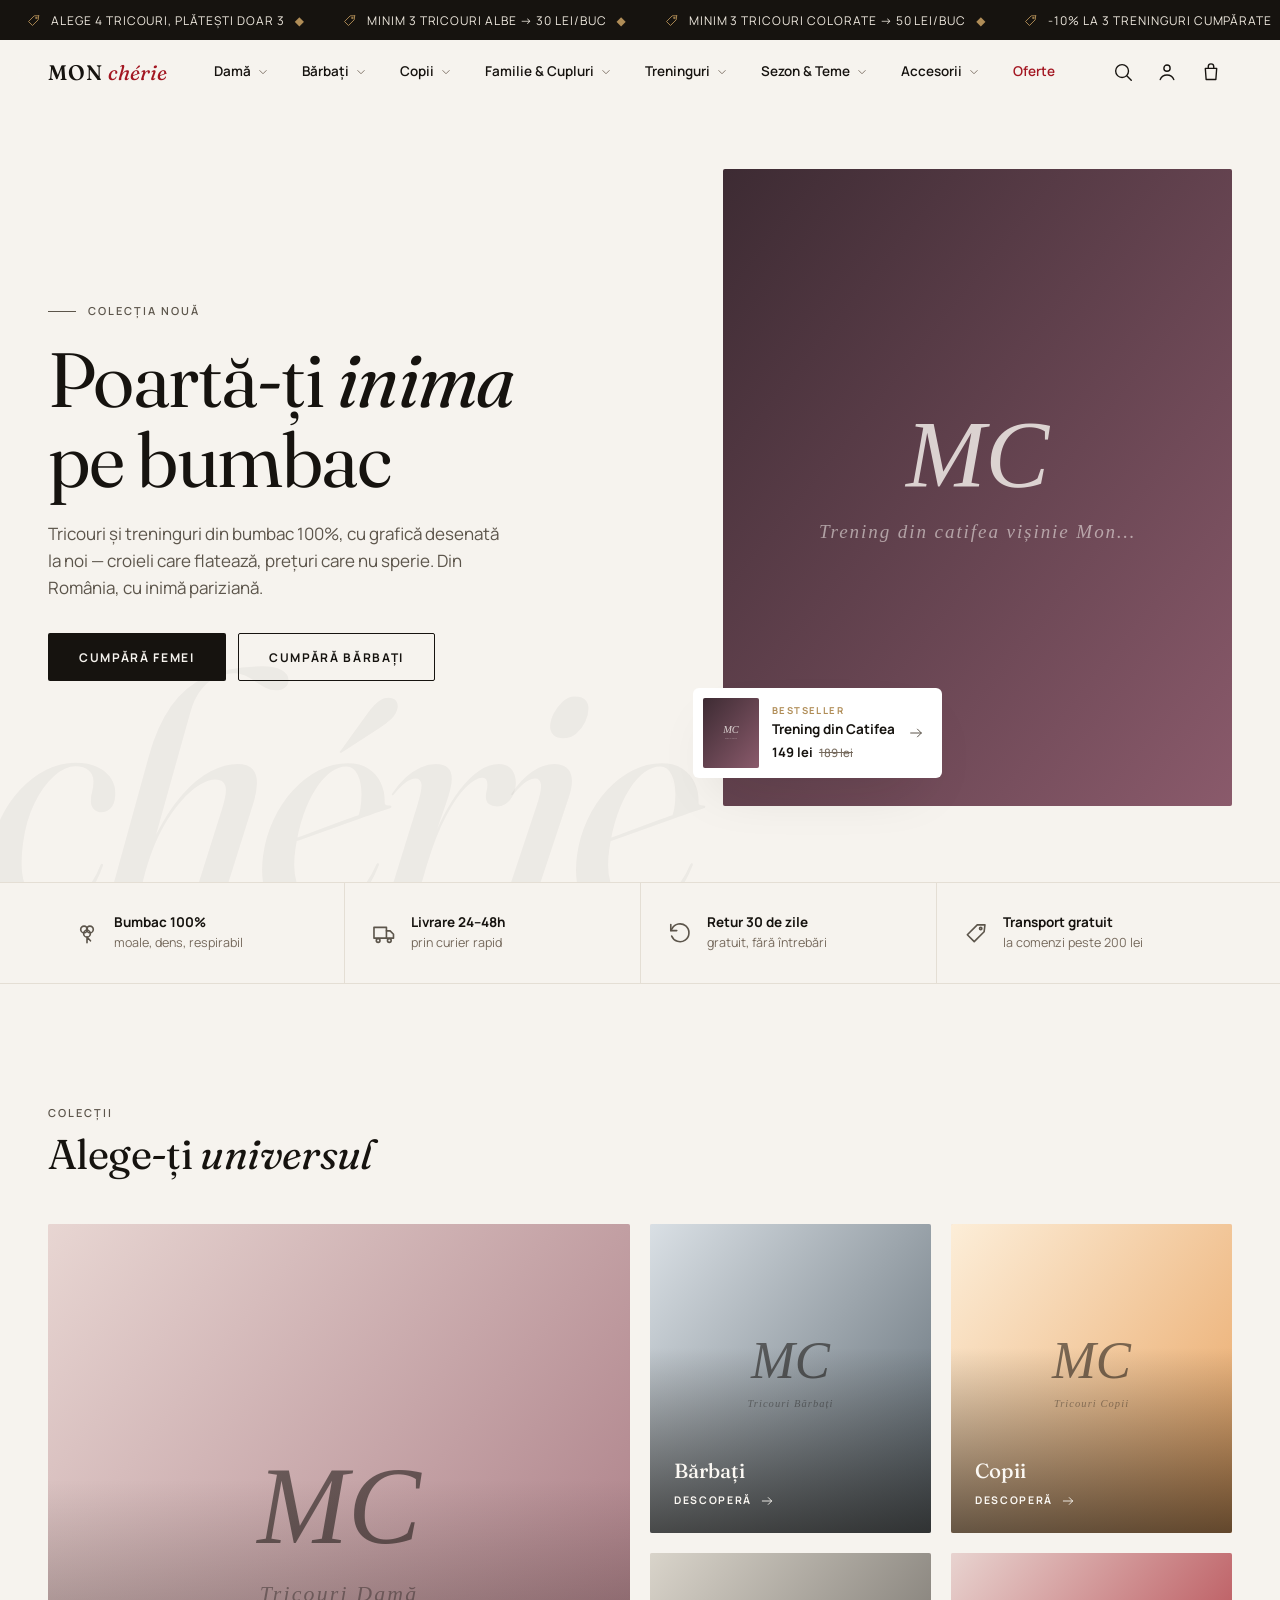
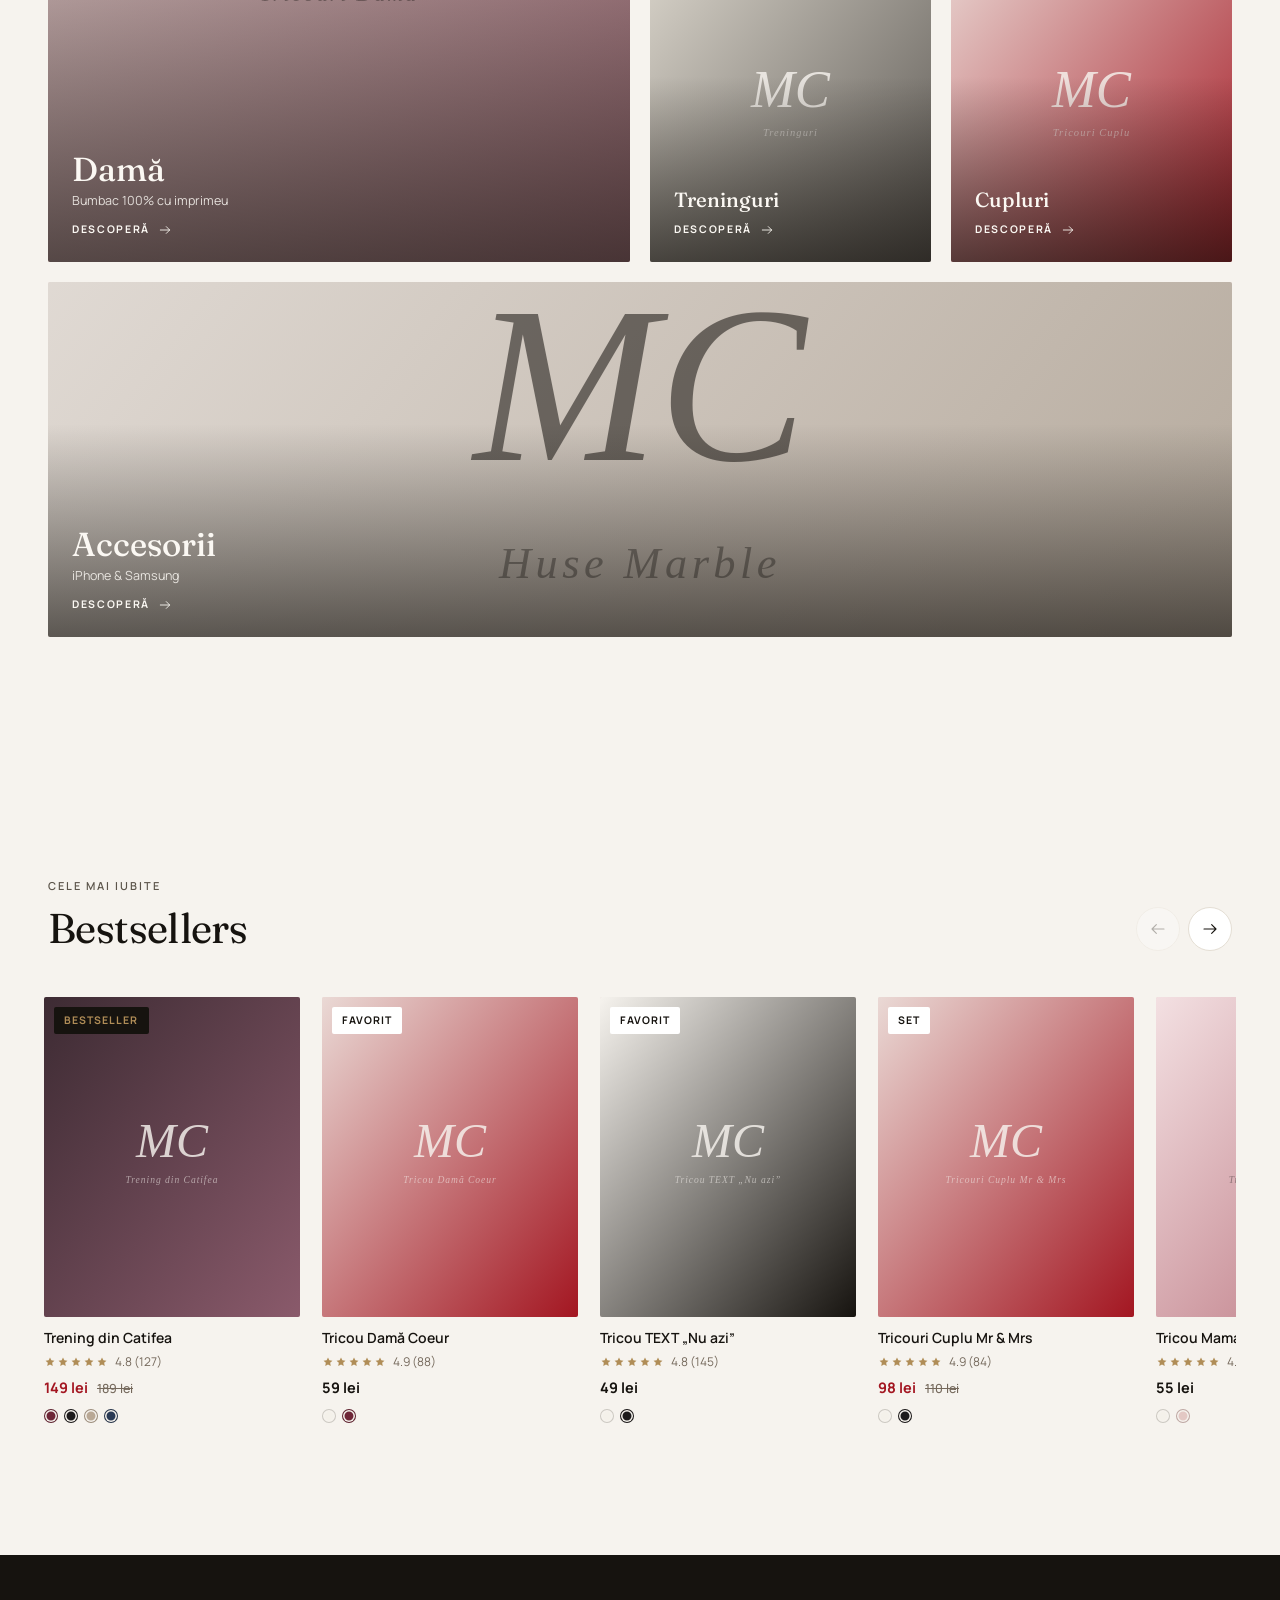
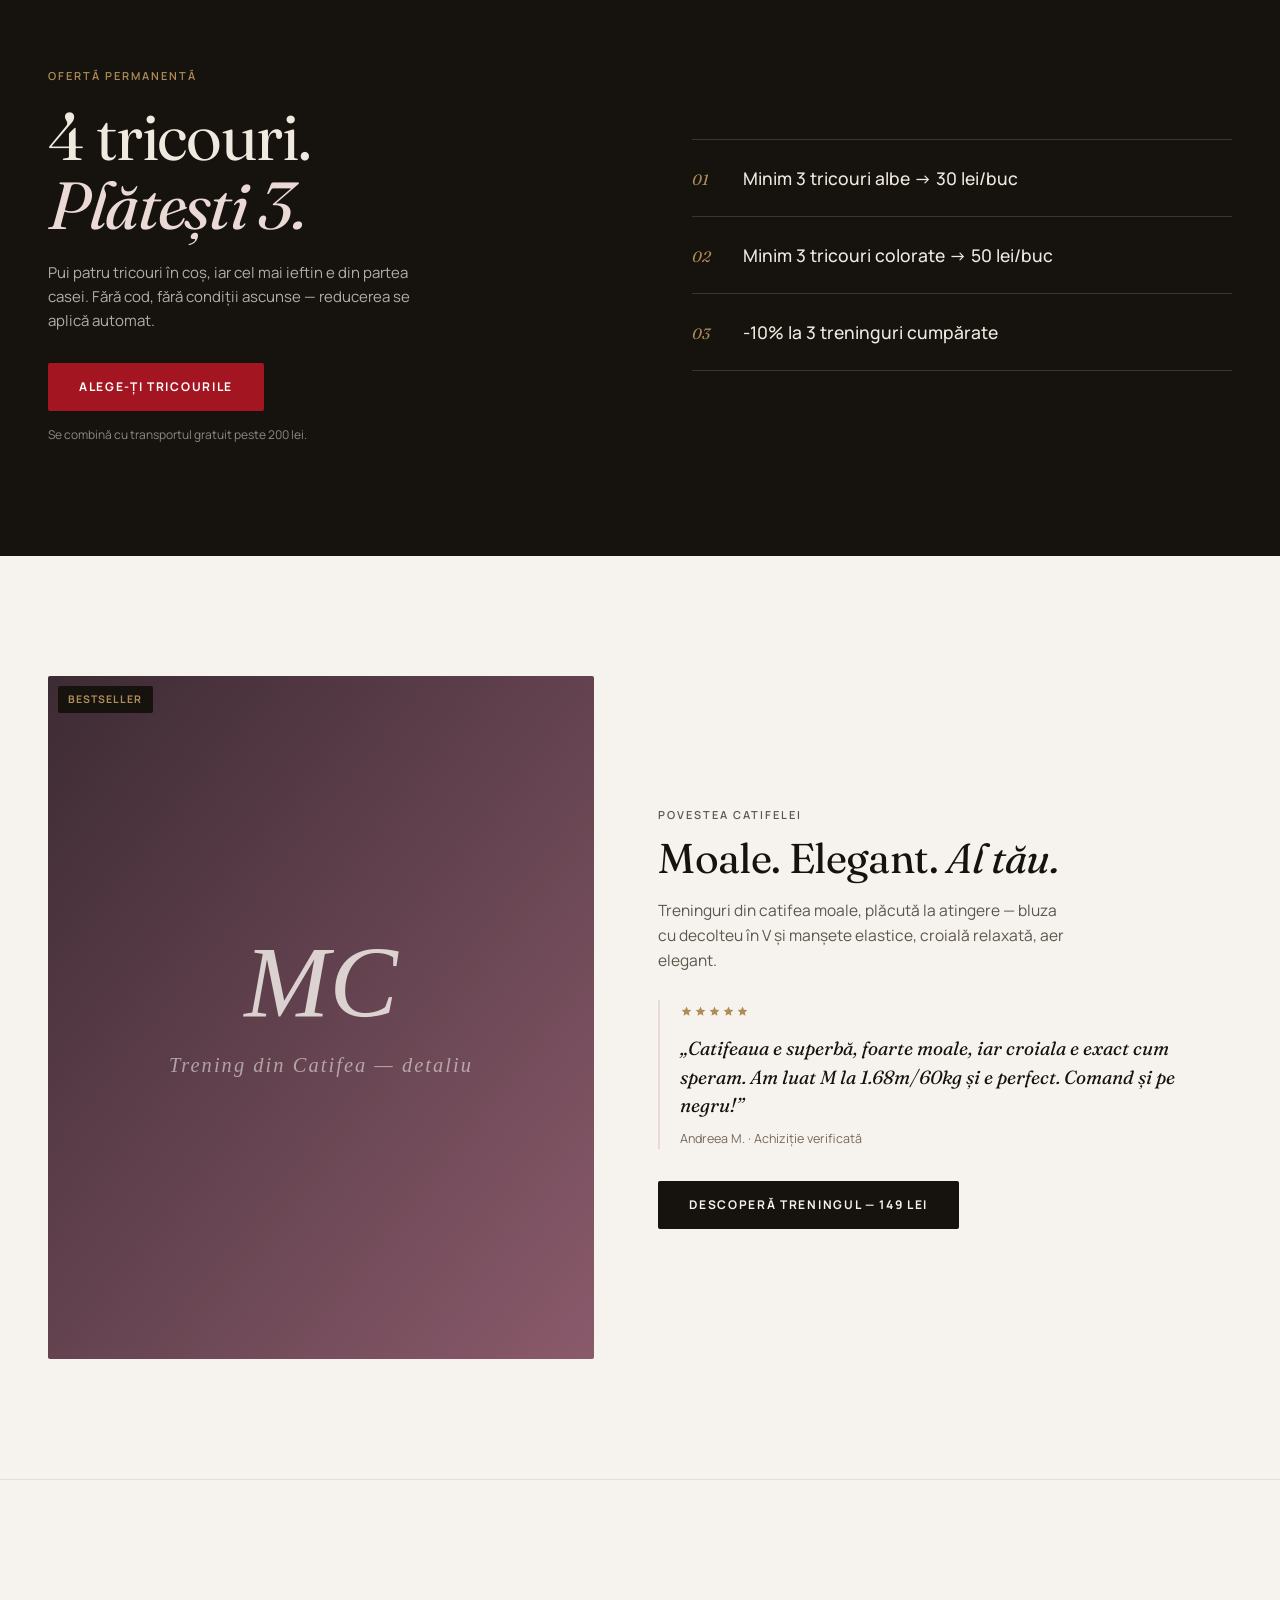
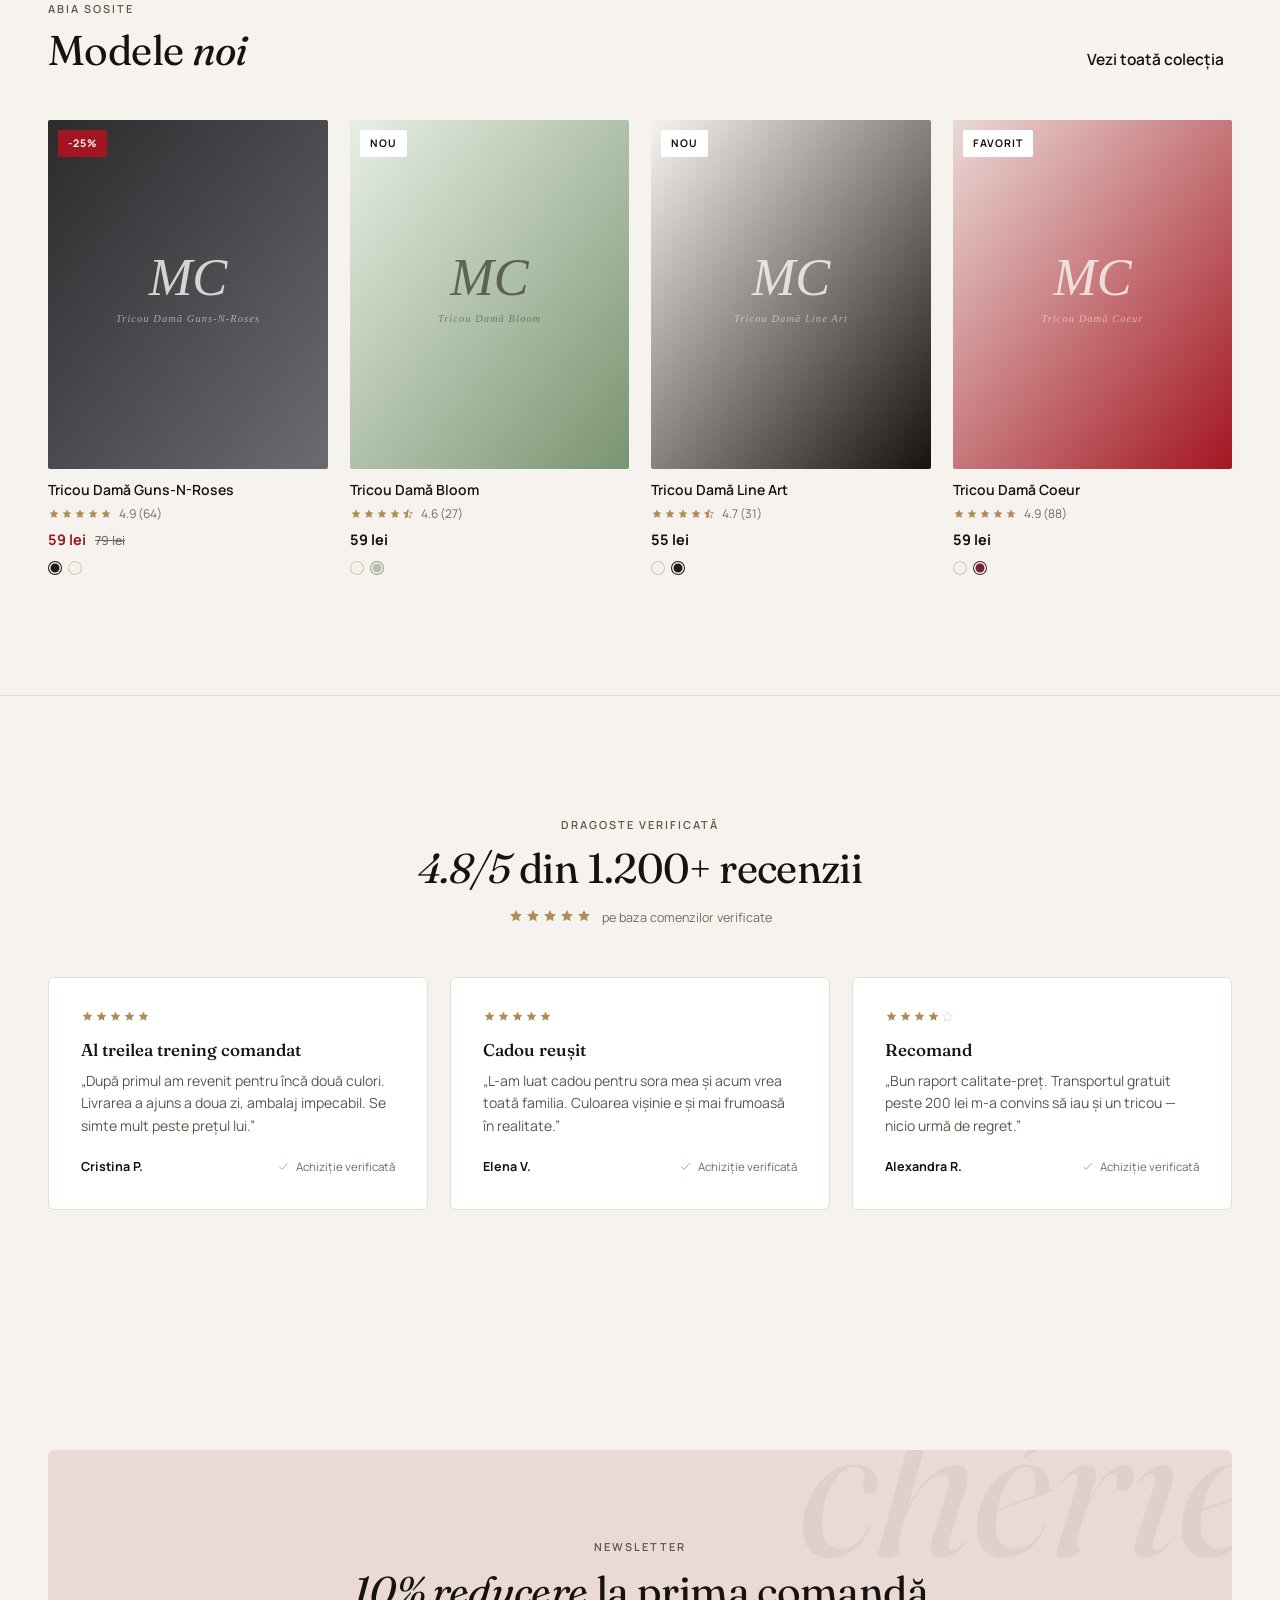
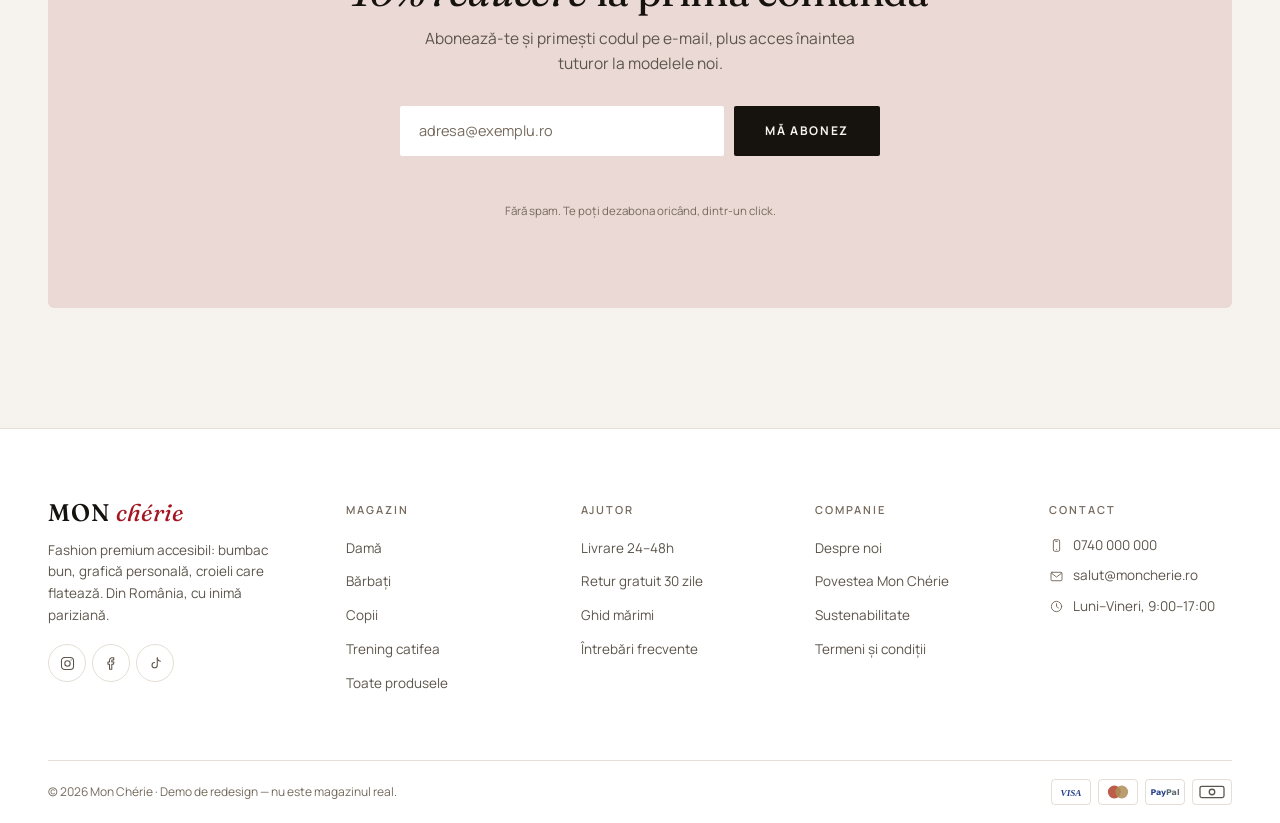
==== commit 0e6660b0: "Finisaj post-QA: motor de promoții în coș, focus trap, fixuri design și a11y 46 de probleme găsite d" ====
--- a/index.html
+++ b/index.html
@@ -5,6 +5,7 @@
   <meta name="viewport" content="width=device-width, initial-scale=1">
   <title>Mon Chérie — Poartă-ți inima pe bumbac · Tricouri &amp; treninguri din bumbac 100%</title>
   <meta name="description" content="Fashion premium accesibil: tricouri damă și bărbați, treninguri din catifea, seturi pentru cupluri și familie — bumbac 100%, livrare 24–48h, retur gratuit 30 de zile. 4 tricouri la preț de 3.">
+  <meta name="theme-color" content="#F6F3EE">
   <link rel="icon" href="data:image/svg+xml,%3Csvg xmlns='http://www.w3.org/2000/svg' viewBox='0 0 64 64'%3E%3Crect width='64' height='64' fill='%23F6F3EE'/%3E%3Ctext x='32' y='44' font-family='Georgia,serif' font-style='italic' font-size='34' fill='%23A31621' text-anchor='middle'%3EMC%3C/text%3E%3C/svg%3E">
   <link rel="preconnect" href="https://fonts.googleapis.com">
   <link rel="preconnect" href="https://fonts.gstatic.com" crossorigin>
--- a/assets/css/main.css
+++ b/assets/css/main.css
@@ -11,7 +11,7 @@
   --surface: #FFFFFF;
   --ink: #16130F;
   --ink-soft: #5C554B;
-  --muted: #8A7F72;
+  --muted: #75695C; /* AA (≥4.5:1) pe --bg și pe alb pentru text mic */
   --line: #E4DED4;
   --cherry: #A31621;
   --cherry-deep: #7C1220;
@@ -56,11 +56,16 @@
   outline-offset: 2px;
   border-radius: var(--radius);
 }
+/* pe secțiunile dark, outline-ul ink ar fi invizibil */
+.promo-band :focus-visible,
+.col-break :focus-visible,
+.mc-announce :focus-visible {
+  outline-color: var(--bg);
+}
 ::selection { background: var(--blush); color: var(--ink); }
 html.mc-lock, html.mc-lock body { overflow: hidden; }
 
 /* ---------- 3. Tipografie ---------- */
-.font-display { font-family: var(--font-display); }
 .display {
   font-family: var(--font-display);
   font-size: clamp(2.6rem, 6vw, 5rem);
@@ -90,7 +95,6 @@
   text-transform: uppercase;
   color: var(--ink-soft);
 }
-.micro--cherry { color: var(--cherry); }
 .lead { font-size: 17px; color: var(--ink-soft); max-width: 46ch; }
 small, .small { font-size: 13px; }
 
@@ -102,7 +106,6 @@
   padding-inline: clamp(20px, 4vw, 48px);
 }
 .section { padding-block: clamp(64px, 10vw, 120px); }
-.hairline { border: 0; border-top: 1px solid var(--line); }
 .skip-link {
   position: absolute;
   left: 12px; top: -60px;
@@ -168,8 +171,6 @@
 .btn-primary:hover, .btn-primary:focus-visible { background: var(--cherry); color: #fff; }
 .btn-ghost { border-color: var(--ink); color: var(--ink); background: transparent; }
 .btn-ghost:hover, .btn-ghost:focus-visible { background: var(--ink); color: var(--bg); }
-.btn-dark { background: var(--bg); color: var(--ink); }
-.btn-dark:hover, .btn-dark:focus-visible { background: var(--cherry); color: #fff; }
 .btn-cherry { background: var(--cherry); color: #fff; }
 .btn-cherry:hover, .btn-cherry:focus-visible { background: var(--cherry-deep); color: #fff; }
 .btn--block { width: 100%; }
@@ -322,7 +323,8 @@
 }
 .mc-mega-grid {
   display: grid;
-  grid-template-columns: 1fr auto;
+  grid-template-columns: auto auto;
+  justify-content: space-between;
   gap: clamp(28px, 4vw, 64px);
   padding-block: 34px 26px;
 }
@@ -539,7 +541,6 @@
   transition: border-color .2s, color .2s, background-color .2s;
 }
 .mc-chip:hover, .mc-chip:focus-visible { border-color: var(--ink); }
-.mc-chip[aria-pressed="true"], .mc-chip.active { background: var(--ink); color: var(--bg); border-color: var(--ink); }
 .mc-search-sugg { margin-top: 14px; }
 .mc-sugg-item {
   display: flex;
@@ -621,6 +622,8 @@
   background: var(--blush);
 }
 .mc-cart-item-title { font-size: 14px; font-weight: 600; line-height: 1.35; }
+.mc-cart-item-title a { transition: color .2s; }
+.mc-cart-item-title a:hover, .mc-cart-item-title a:focus-visible { color: var(--cherry); }
 .mc-cart-item-meta { font-size: 12px; color: var(--muted); margin-top: 2px; }
 .mc-cart-item-row {
   display: flex;
@@ -630,6 +633,7 @@
   margin-top: 10px;
 }
 .mc-cart-item-price { font-size: 14px; font-weight: 700; }
+.mc-cart-item-price s { color: var(--muted); font-weight: 500; font-size: 12px; margin-left: 6px; }
 .mc-cart-remove {
   font-size: 11.5px;
   color: var(--muted);
@@ -655,7 +659,6 @@
   transition: color .2s;
 }
 .mc-qty button:hover { color: var(--ink); }
-.mc-qty button:disabled { opacity: .35; cursor: default; }
 .mc-qty svg { width: 13px; height: 13px; }
 .mc-qty output {
   min-width: 26px;
@@ -674,10 +677,12 @@
 }
 .mc-cartd-upsell .micro { display: block; margin-bottom: 10px; color: var(--muted); }
 .mc-upsell-row {
+  position: relative; /* ancoră pentru popover-ul de mărime */
   display: flex;
   align-items: center;
   gap: 12px;
 }
+.mc-upsell-row .qa-pop { left: 0; right: 0; bottom: calc(100% + 8px); }
 .mc-upsell-row img {
   width: 48px; height: 60px;
   object-fit: cover;
@@ -714,6 +719,27 @@
 }
 .mc-cartd-total b { font-size: 18px; }
 .mc-cartd-note { font-size: 11.5px; color: var(--muted); margin-bottom: 14px; }
+.mc-cartd-discounts { margin-bottom: 6px; }
+.mc-cartd-disc {
+  display: flex;
+  align-items: baseline;
+  justify-content: space-between;
+  gap: 12px;
+  font-size: 12.5px;
+  font-weight: 600;
+  color: var(--cherry);
+  margin-bottom: 4px;
+}
+.mc-cartd-hint {
+  display: flex;
+  align-items: center;
+  gap: 7px;
+  margin-top: 9px;
+  font-size: 12px;
+  font-weight: 600;
+  color: var(--cherry-deep);
+}
+.mc-cartd-hint svg { width: 14px; height: 14px; flex: none; color: var(--cherry); }
 
 /* ---------- 12. Card produs ---------- */
 .mc-card { position: relative; }
@@ -814,6 +840,41 @@
   box-shadow: inset 0 0 0 1.5px var(--bg);
 }
 .mc-swatch-more { font-size: 11px; color: var(--muted); font-weight: 600; }
+
+/* Quick-add: mini-selector de mărime (global — home, colecție, PDP, coș) */
+.qa-pop {
+  position: absolute;
+  left: 8px; right: 8px; bottom: 8px;
+  z-index: 3;
+  background: rgba(255, 255, 255, .96);
+  -webkit-backdrop-filter: blur(6px);
+  backdrop-filter: blur(6px);
+  border-radius: var(--radius-lg);
+  box-shadow: var(--shadow);
+  padding: 12px;
+  opacity: 0;
+  transform: translateY(8px);
+  transition: opacity .25s, transform .25s var(--ease-out);
+}
+.qa-pop.in { opacity: 1; transform: none; }
+.qa-pop .micro { display: block; margin-bottom: 8px; color: var(--muted); }
+.qa-sizes { display: flex; flex-wrap: wrap; gap: 6px; }
+.qa-sizes button {
+  min-width: 38px;
+  min-height: 34px;
+  padding-inline: 9px;
+  border: 1px solid var(--line);
+  border-radius: var(--radius);
+  font-size: 12px;
+  font-weight: 700;
+  background: var(--surface);
+  transition: background-color .15s, color .15s, border-color .15s;
+}
+.qa-sizes button:hover, .qa-sizes button:focus-visible {
+  background: var(--ink);
+  color: var(--bg);
+  border-color: var(--ink);
+}
 
 /* ---------- 13. Toast ---------- */
 .mc-toast {
@@ -870,7 +931,7 @@
 }
 .mc-footer-top {
   display: grid;
-  grid-template-columns: 1.35fr repeat(3, 1fr);
+  grid-template-columns: 1.35fr repeat(4, 1fr);
   gap: clamp(24px, 4vw, 56px);
   padding-block: clamp(44px, 6vw, 72px) clamp(34px, 5vw, 56px);
 }
--- a/assets/css/home.css
+++ b/assets/css/home.css
@@ -202,7 +202,8 @@
 .rail::-webkit-scrollbar { display: none; }
 .rail .mc-card {
   flex: 0 0 auto;
-  width: clamp(228px, 21.5vw, 284px);
+  /* lățime calibrată ca al 5-lea card să apară tăiat = affordance de scroll */
+  width: clamp(220px, 20vw, 262px);
   scroll-snap-align: start;
 }
 
@@ -364,7 +365,8 @@
   pointer-events: none;
   user-select: none;
 }
-.nl-box > * { position: relative; }
+/* ornamentul rămâne absolut (în spate); doar conținutul urcă peste el */
+.nl-box > :not(.nl-orn) { position: relative; }
 .nl-box .micro { display: block; margin-bottom: 12px; }
 .nl-title { margin-bottom: 12px; }
 .nl-sub { color: var(--ink-soft); max-width: 52ch; margin-inline: auto; }
@@ -433,7 +435,17 @@
   .cat-tile--wide { aspect-ratio: 16 / 7; }
 }
 
+@media (max-width: 640px) {
+  /* pe ecrane mici ornamentul nu are loc să respire — fragmentele arată a defect */
+  .hero-ornament { display: none; }
+}
+
 @media (max-width: 560px) {
   .nl-form { flex-direction: column; }
   .nl-form .btn { width: 100%; }
 }
+
+@media (max-width: 480px) {
+  .hero-cta .btn { width: 100%; }
+  .usp-item strong { font-size: 13px; }
+}
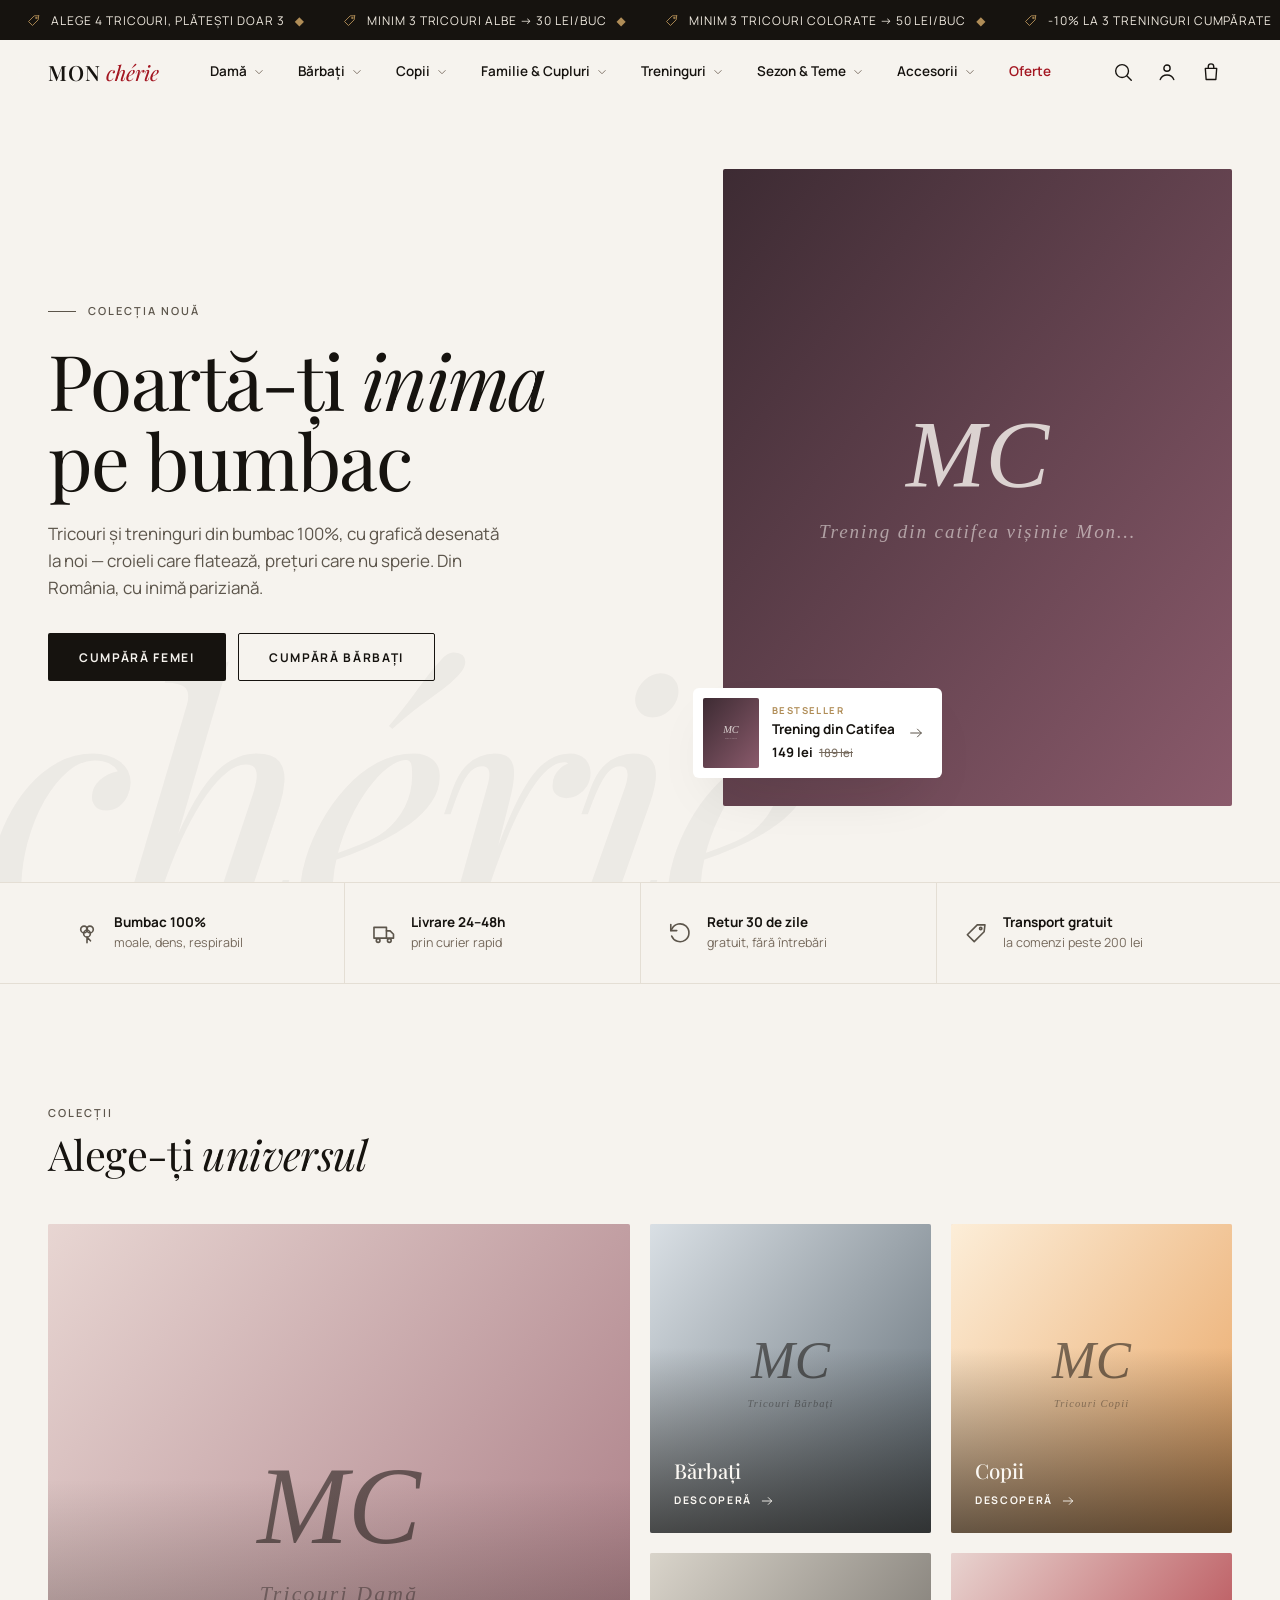
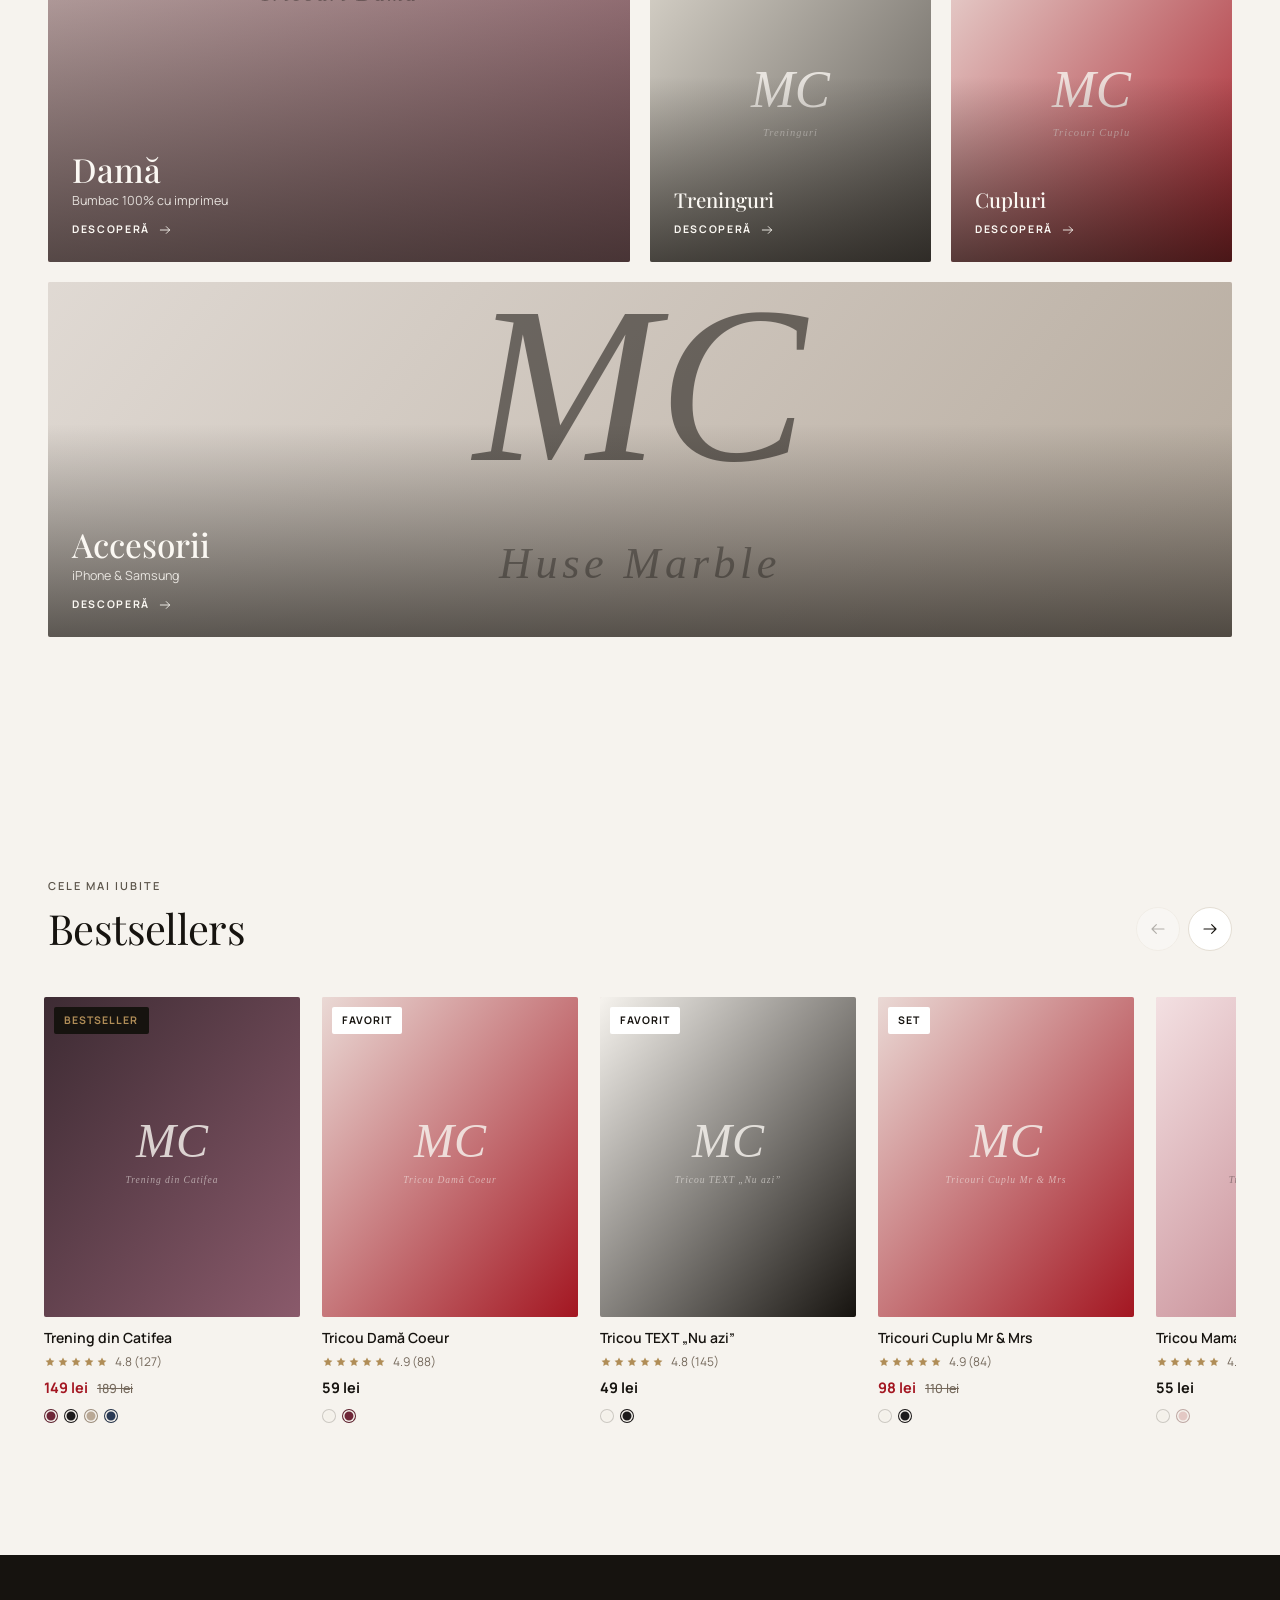
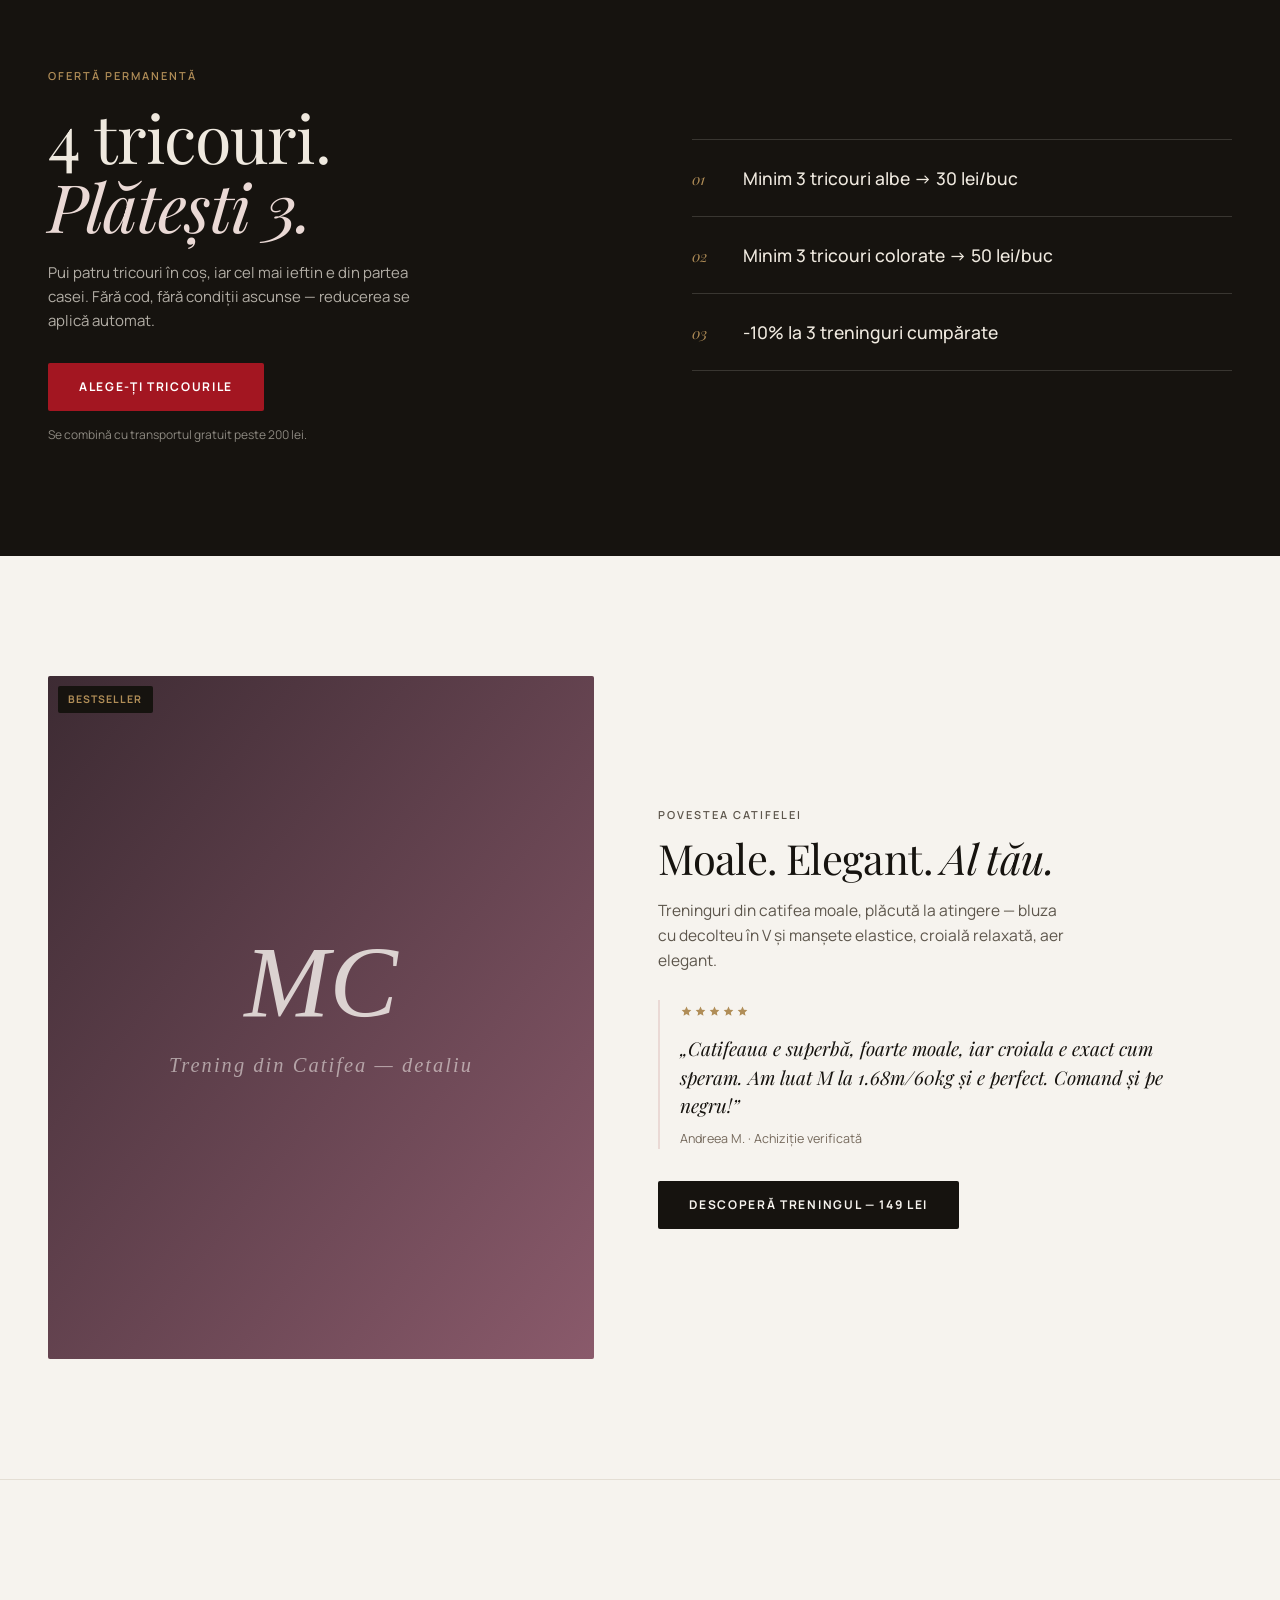
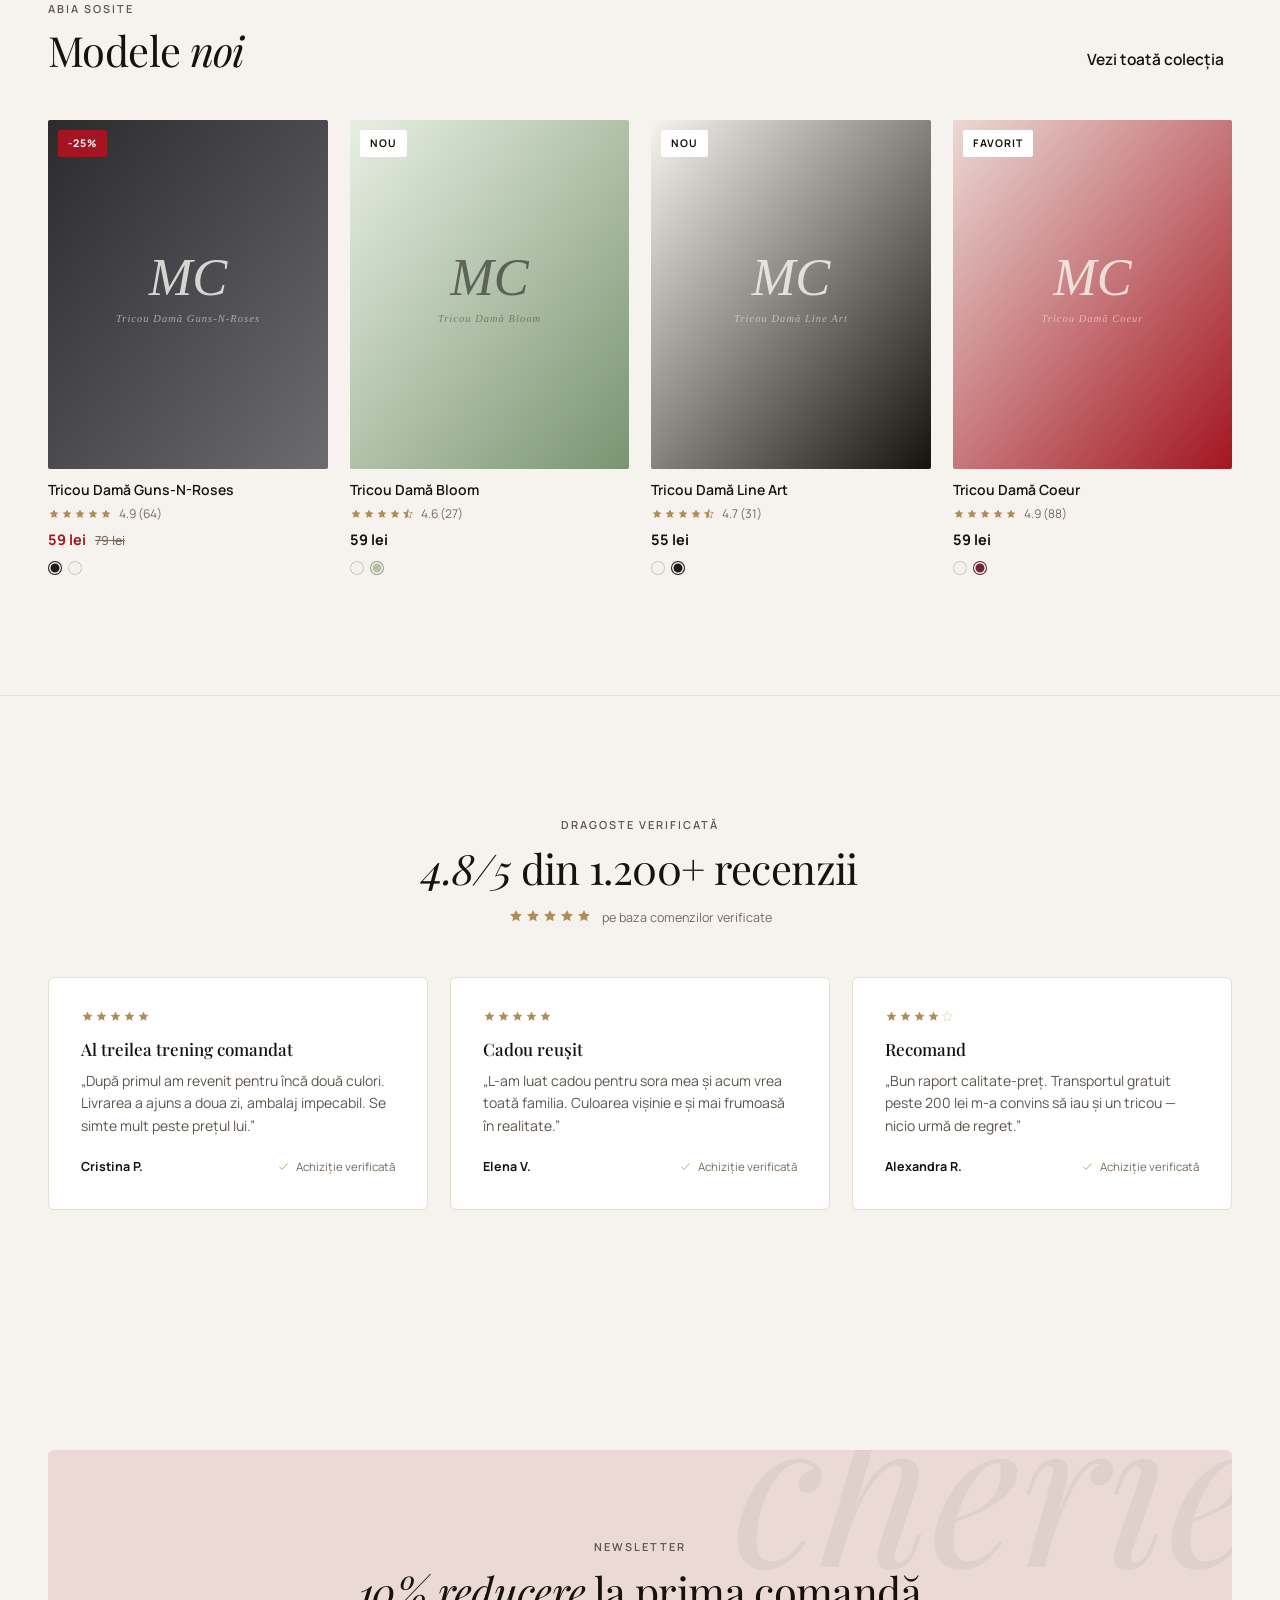
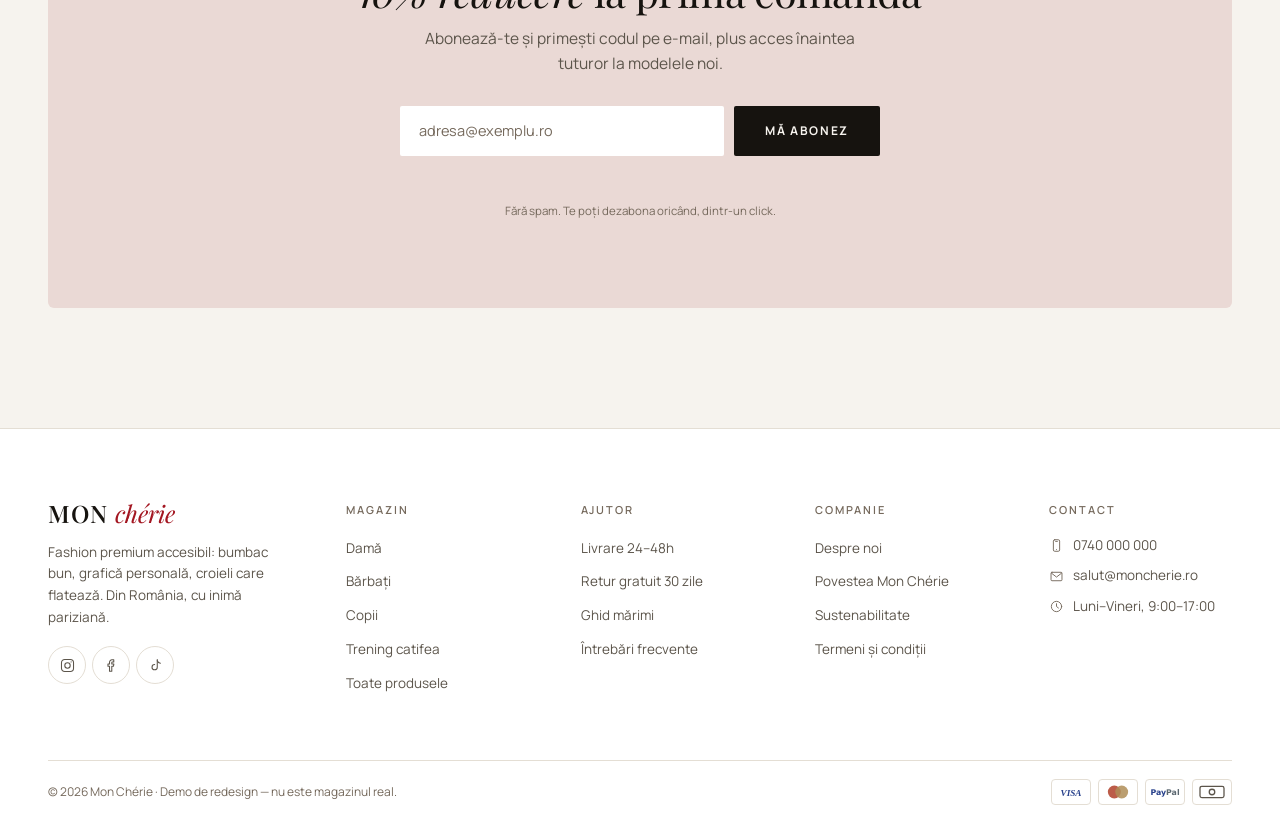
==== commit ad1c214a: "Schimbă fontul de titluri din Fraunces în Playfair Display Fraunces avea la dimensiuni mari un aer c" ====
--- a/index.html
+++ b/index.html
@@ -9,7 +9,7 @@
   <link rel="icon" href="data:image/svg+xml,%3Csvg xmlns='http://www.w3.org/2000/svg' viewBox='0 0 64 64'%3E%3Crect width='64' height='64' fill='%23F6F3EE'/%3E%3Ctext x='32' y='44' font-family='Georgia,serif' font-style='italic' font-size='34' fill='%23A31621' text-anchor='middle'%3EMC%3C/text%3E%3C/svg%3E">
   <link rel="preconnect" href="https://fonts.googleapis.com">
   <link rel="preconnect" href="https://fonts.gstatic.com" crossorigin>
-  <link rel="stylesheet" href="https://fonts.googleapis.com/css2?family=Fraunces:ital,opsz,wght@0,9..144,300..640;1,9..144,300..640&family=Manrope:wght@400..800&display=swap">
+  <link rel="stylesheet" href="https://fonts.googleapis.com/css2?family=Playfair+Display:ital,wght@0,400..900;1,400..900&family=Manrope:wght@400..800&display=swap">
   <link rel="stylesheet" href="assets/css/main.css">
   <link rel="stylesheet" href="assets/css/home.css">
 </head>
--- a/assets/css/main.css
+++ b/assets/css/main.css
@@ -24,7 +24,7 @@
   --container: 1280px;
   --header-h: 64px;
 
-  --font-display: "Fraunces", Georgia, "Times New Roman", serif;
+  --font-display: "Playfair Display", Georgia, "Times New Roman", serif;
   --font-ui: "Manrope", system-ui, -apple-system, "Segoe UI", sans-serif;
   --ease-out: cubic-bezier(.22, 1, .36, 1);
 }
@@ -69,8 +69,7 @@
 .display {
   font-family: var(--font-display);
   font-size: clamp(2.6rem, 6vw, 5rem);
-  font-weight: 380;
-  font-variation-settings: "opsz" 72;
+  font-weight: 400;
   line-height: 1.04;
   letter-spacing: -.02em;
 }
--- a/assets/css/home.css
+++ b/assets/css/home.css
@@ -223,8 +223,7 @@
 .promo-band .micro { display: block; color: var(--gold); margin-bottom: 18px; }
 .promo-title {
   font-family: var(--font-display);
-  font-weight: 380;
-  font-variation-settings: "opsz" 72;
+  font-weight: 400;
   font-size: clamp(2.4rem, 5.2vw, 4.3rem);
   line-height: 1.04;
   letter-spacing: -.02em;
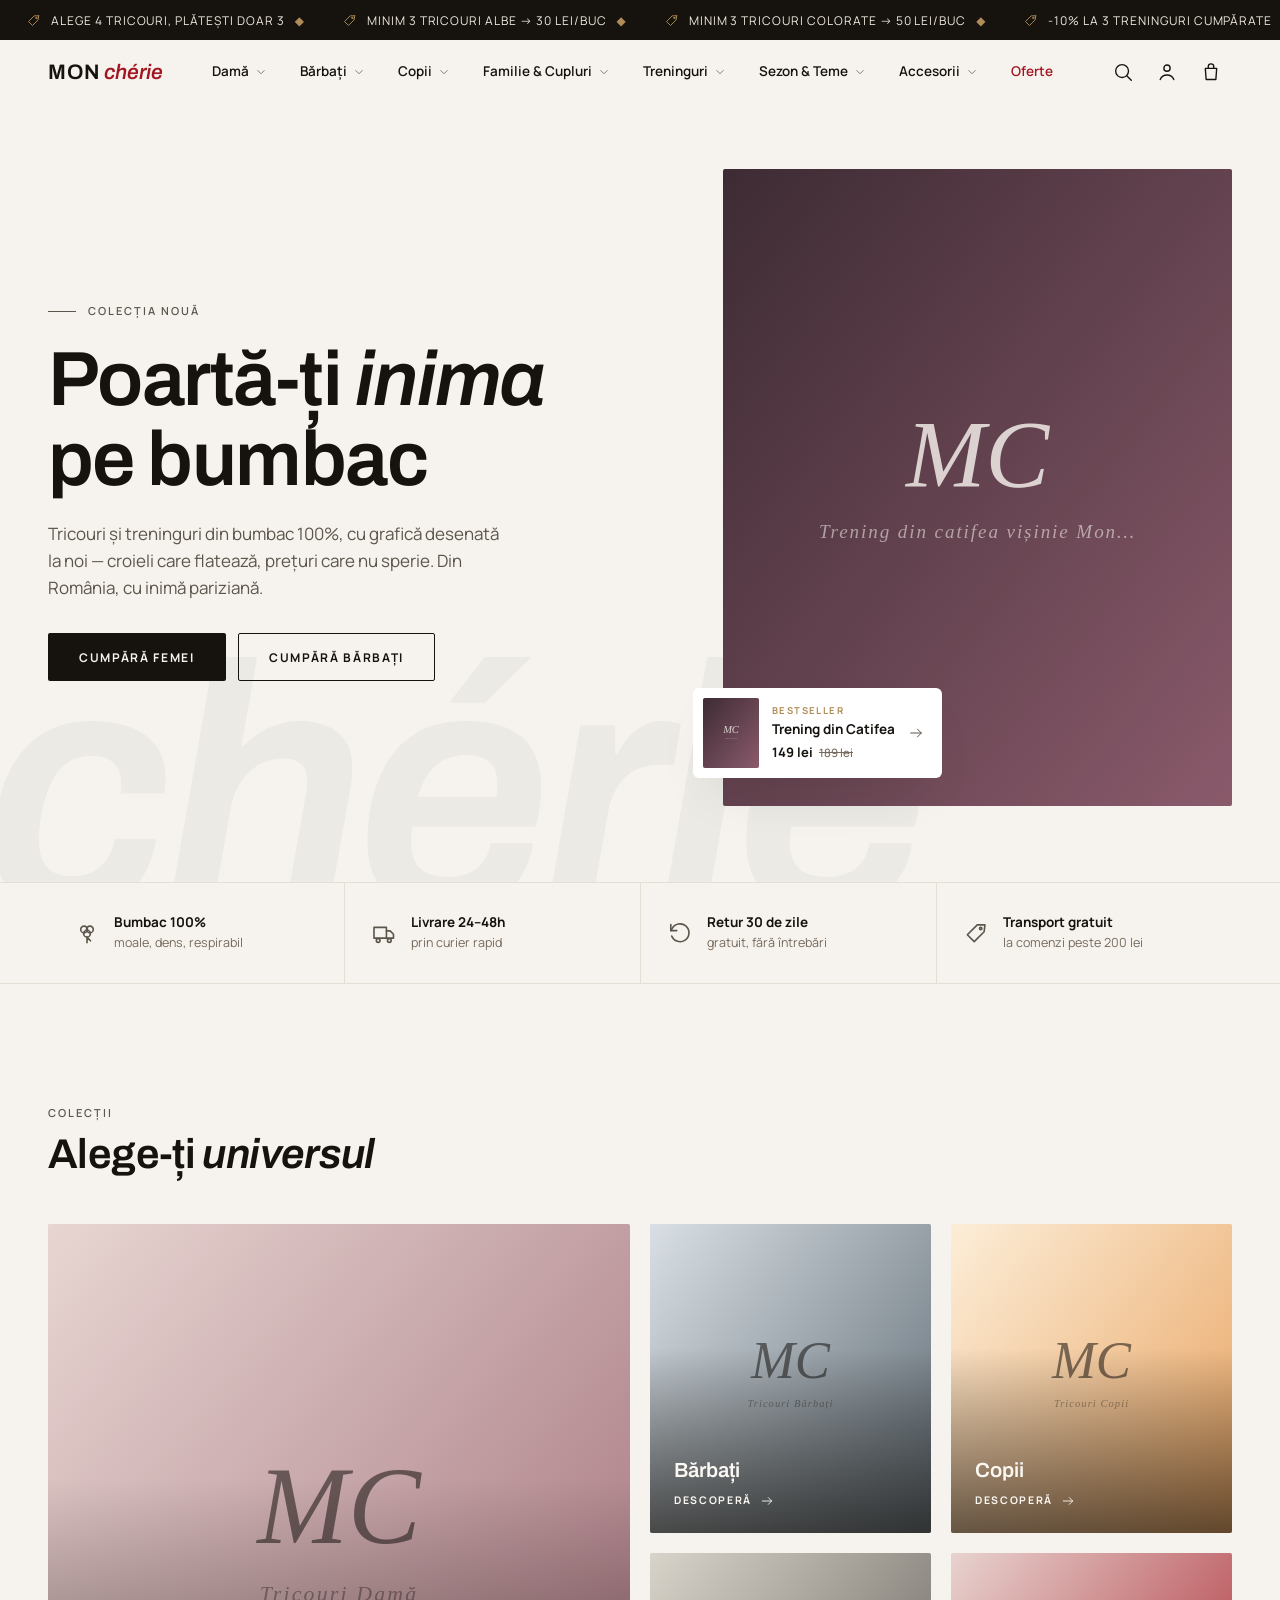
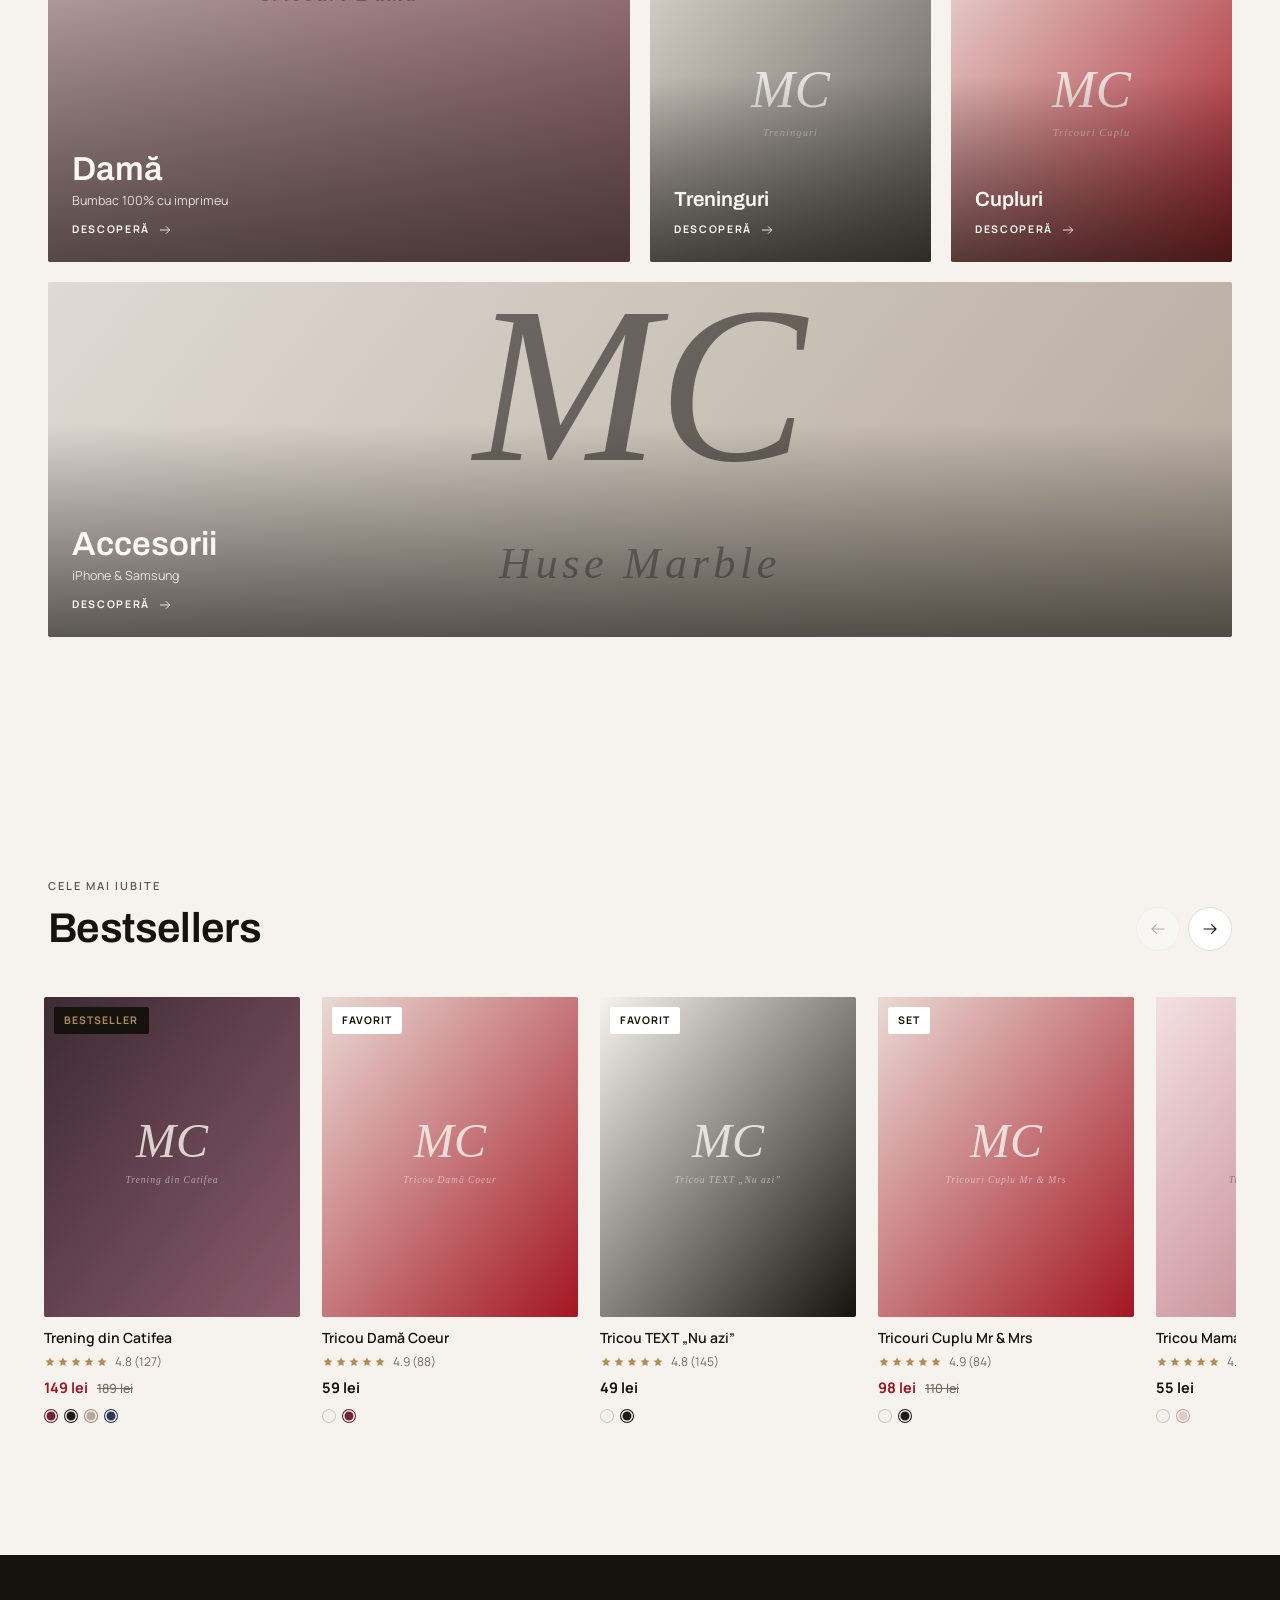
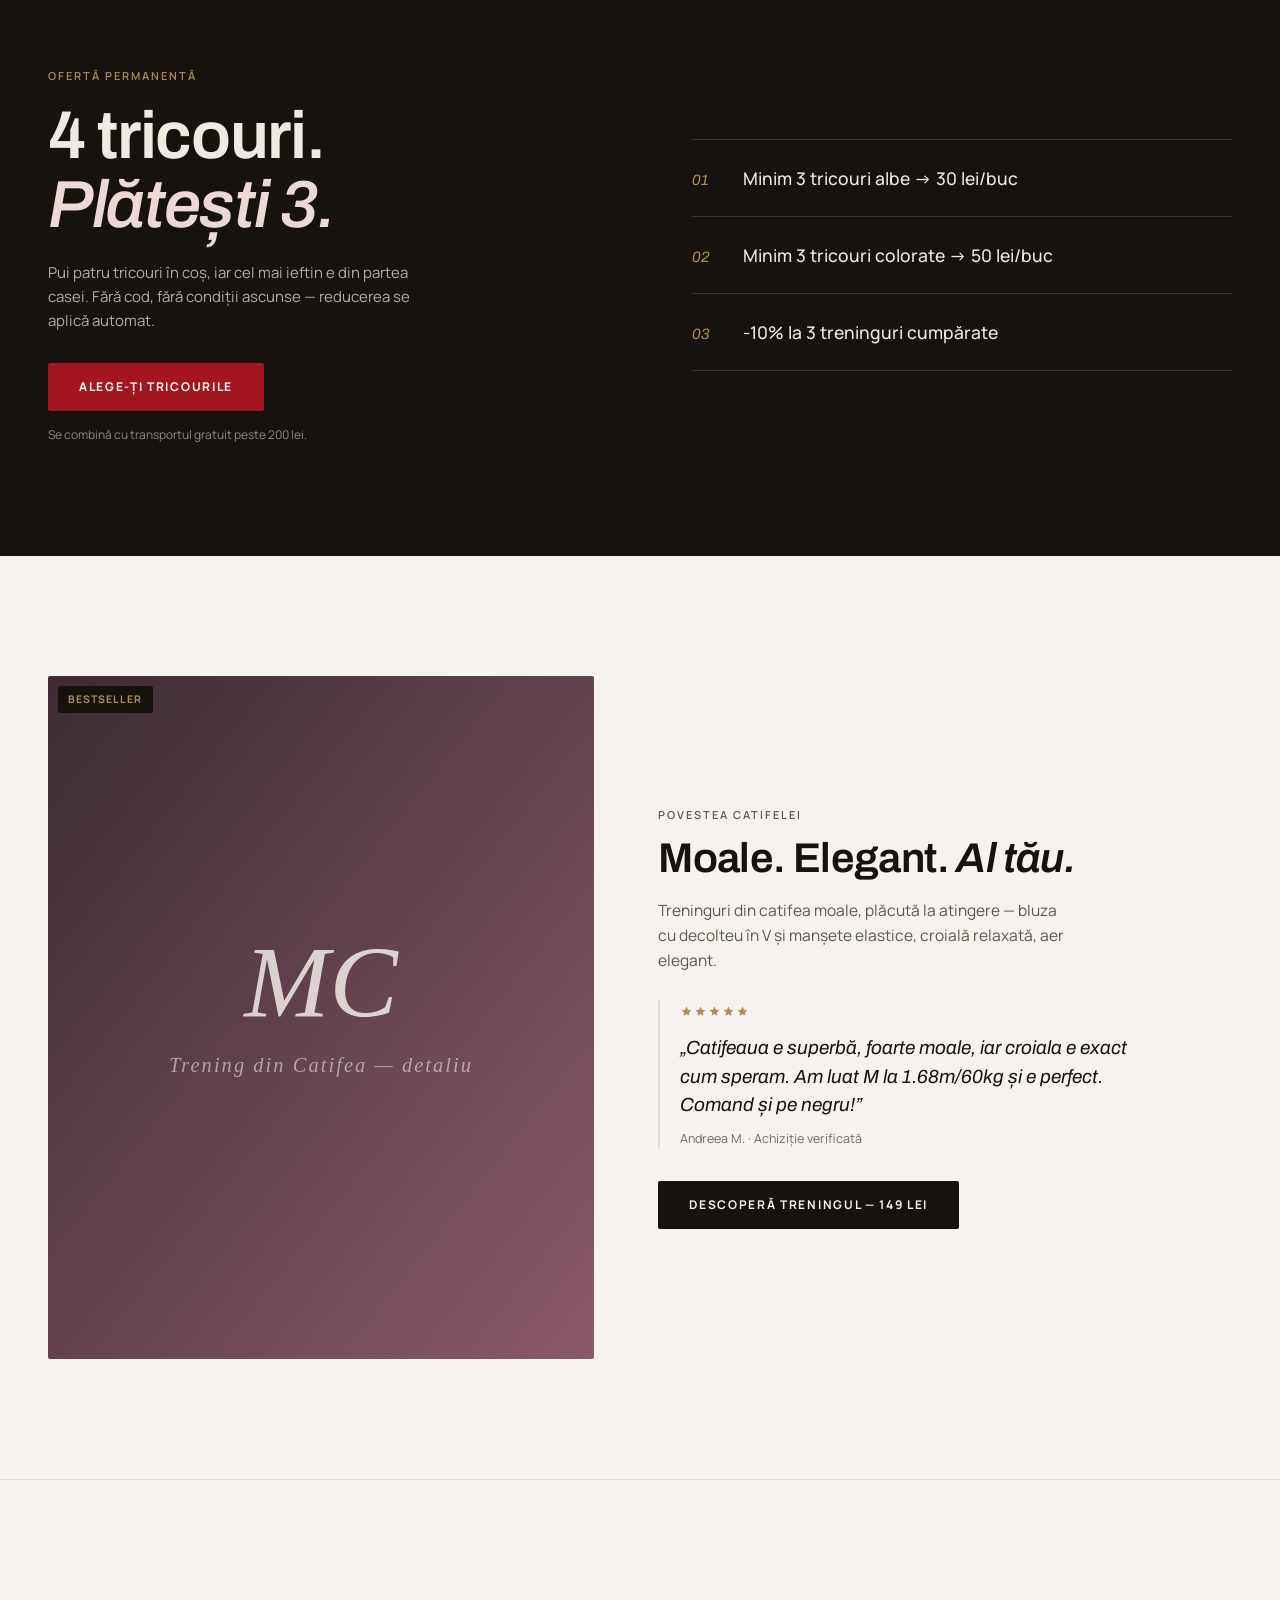
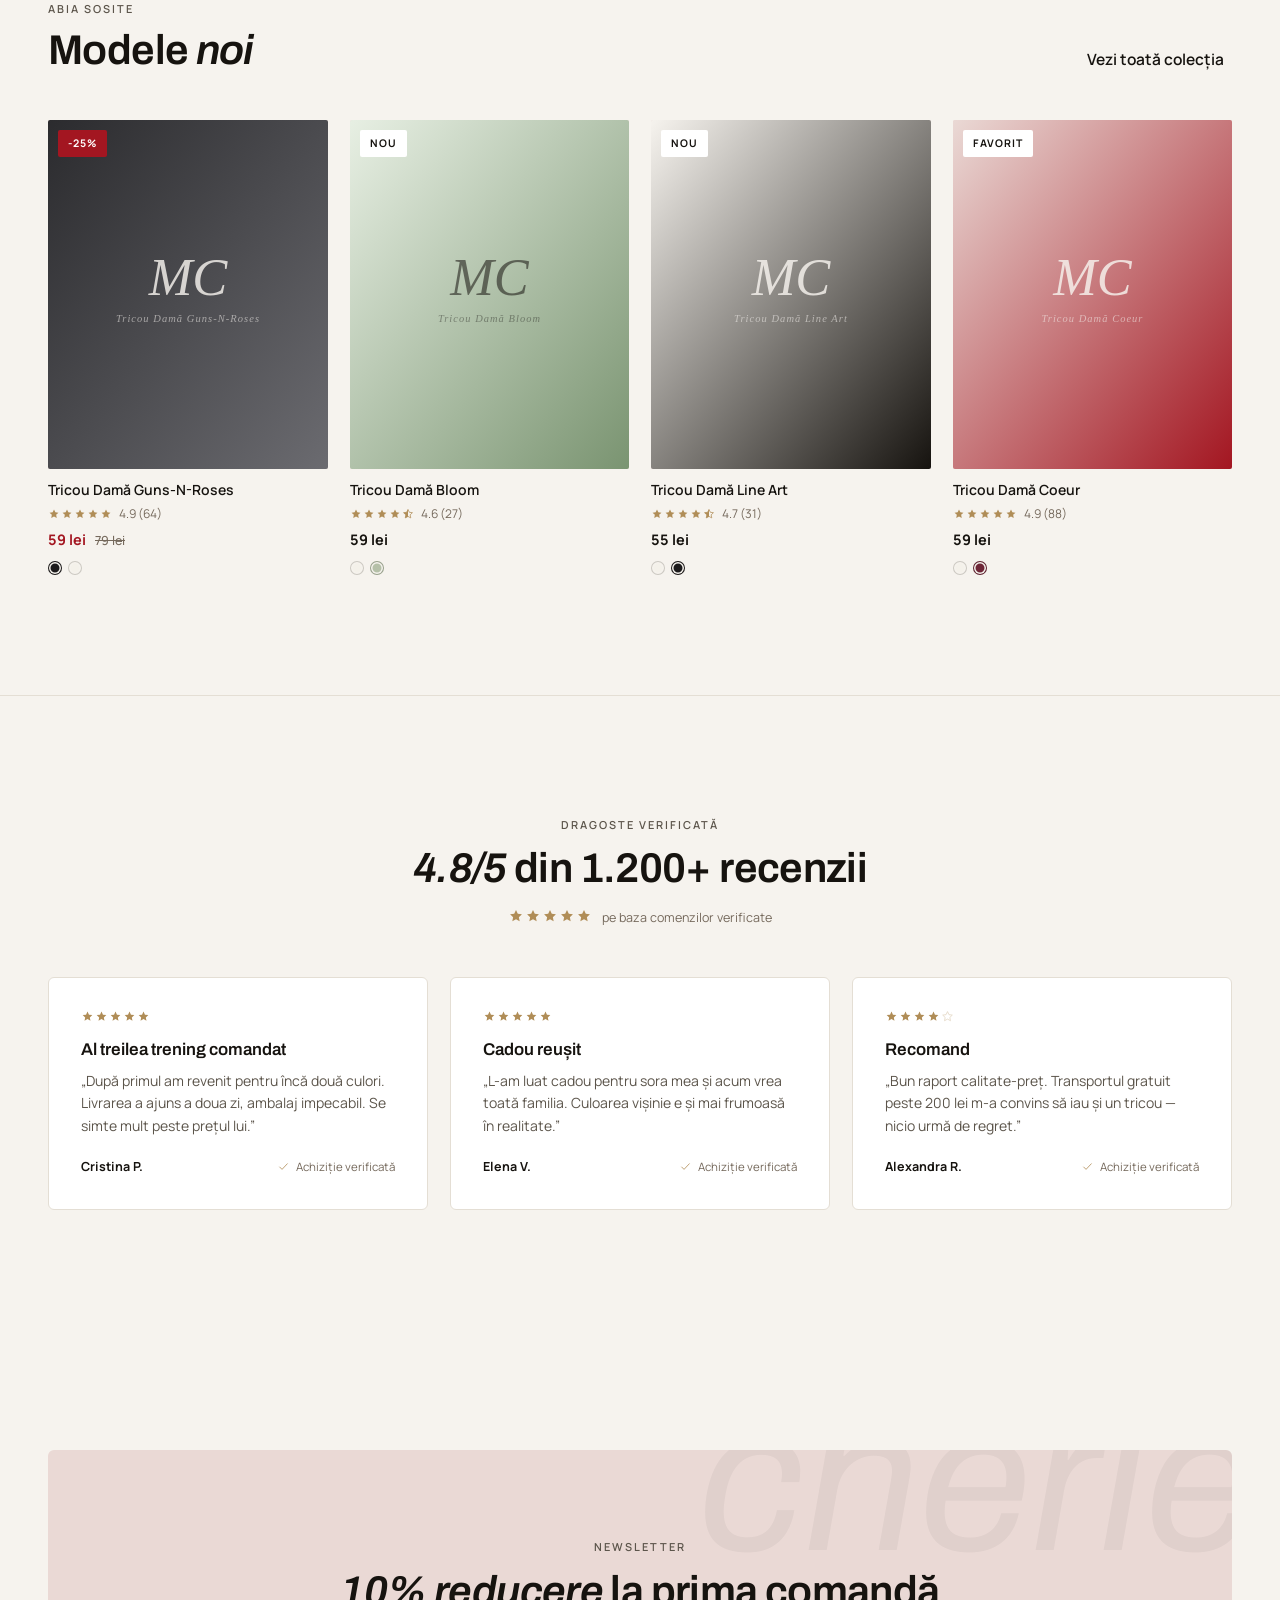
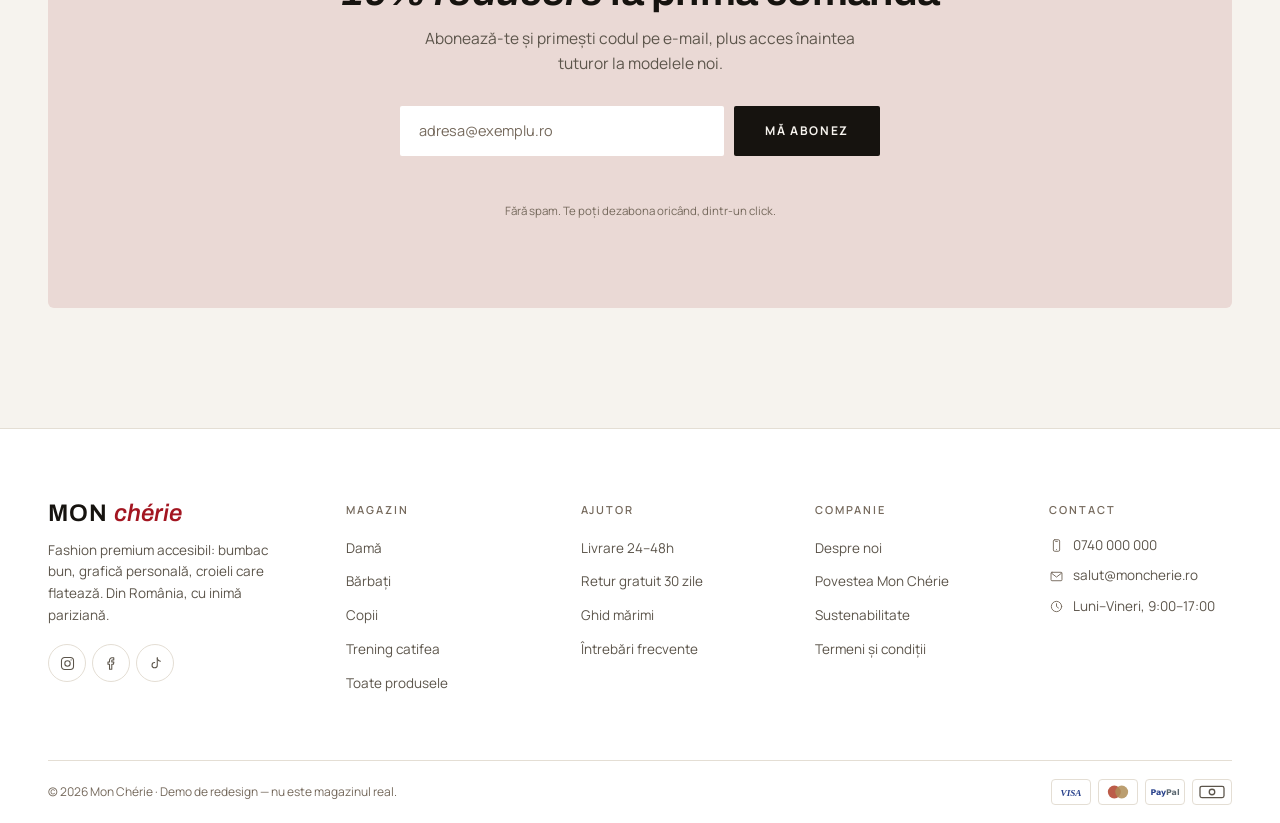
==== commit 6f71097d: "Titluri pe sans-serif Archivo + logo-ul real moncherie.ro în header/footer - Font display: Playfair " ====
--- a/index.html
+++ b/index.html
@@ -9,7 +9,7 @@
   <link rel="icon" href="data:image/svg+xml,%3Csvg xmlns='http://www.w3.org/2000/svg' viewBox='0 0 64 64'%3E%3Crect width='64' height='64' fill='%23F6F3EE'/%3E%3Ctext x='32' y='44' font-family='Georgia,serif' font-style='italic' font-size='34' fill='%23A31621' text-anchor='middle'%3EMC%3C/text%3E%3C/svg%3E">
   <link rel="preconnect" href="https://fonts.googleapis.com">
   <link rel="preconnect" href="https://fonts.gstatic.com" crossorigin>
-  <link rel="stylesheet" href="https://fonts.googleapis.com/css2?family=Playfair+Display:ital,wght@0,400..900;1,400..900&family=Manrope:wght@400..800&display=swap">
+  <link rel="stylesheet" href="https://fonts.googleapis.com/css2?family=Archivo:ital,wght@0,100..900;1,100..900&family=Manrope:wght@400..800&display=swap">
   <link rel="stylesheet" href="assets/css/main.css">
   <link rel="stylesheet" href="assets/css/home.css">
 </head>
--- a/assets/css/main.css
+++ b/assets/css/main.css
@@ -24,7 +24,7 @@
   --container: 1280px;
   --header-h: 64px;
 
-  --font-display: "Playfair Display", Georgia, "Times New Roman", serif;
+  --font-display: "Archivo", "Helvetica Neue", Arial, sans-serif;
   --font-ui: "Manrope", system-ui, -apple-system, "Segoe UI", sans-serif;
   --ease-out: cubic-bezier(.22, 1, .36, 1);
 }
@@ -69,22 +69,22 @@
 .display {
   font-family: var(--font-display);
   font-size: clamp(2.6rem, 6vw, 5rem);
-  font-weight: 400;
+  font-weight: 620;
   line-height: 1.04;
   letter-spacing: -.02em;
 }
-.display em, .h2 em { font-style: italic; font-weight: 400; }
+.display em, .h2 em { font-style: italic; font-weight: 620; }
 .h2 {
   font-family: var(--font-display);
   font-size: clamp(1.8rem, 3.4vw, 2.6rem);
-  font-weight: 400;
+  font-weight: 620;
   line-height: 1.12;
   letter-spacing: -.015em;
 }
 .h3 {
   font-family: var(--font-display);
   font-size: clamp(1.25rem, 2vw, 1.55rem);
-  font-weight: 480;
+  font-weight: 600;
   line-height: 1.2;
 }
 .micro {
@@ -239,16 +239,34 @@
 .mc-logo {
   font-family: var(--font-display);
   font-size: 21px;
-  font-weight: 560;
+  font-weight: 620;
   letter-spacing: .04em;
   white-space: nowrap;
   line-height: 1;
 }
 .mc-logo em {
   font-style: italic;
-  font-weight: 420;
+  font-weight: 560;
   letter-spacing: 0;
   color: var(--cherry);
+}
+/* Logo real (JPG de pe CDN-ul moncherie.ro): multiply topește fundalul alb
+   în ivory; în footer (dark) se inversează + screen. Fallback text la eroare. */
+.mc-logo { display: inline-flex; align-items: center; }
+.mc-logo-img {
+  display: block;
+  height: 44px;
+  width: auto;
+  max-width: 200px;
+  object-fit: contain;
+  mix-blend-mode: multiply;
+}
+.mc-logo .mc-logo-fb { display: none; }
+.mc-logo.logo-text .mc-logo-fb { display: inline; }
+.mc-footer-brand .mc-logo-img {
+  height: 40px;
+  filter: invert(1) grayscale(1);
+  mix-blend-mode: screen;
 }
 .mc-burger { display: none; }
 .mc-actions { display: flex; align-items: center; gap: 2px; margin-left: auto; }
@@ -376,7 +394,7 @@
   transition: transform .6s var(--ease-out);
 }
 .mc-feat:hover .mc-feat-media img { transform: scale(1.05); }
-.mc-feat-title { display: block; font-family: var(--font-display); font-size: 16px; font-weight: 520; }
+.mc-feat-title { display: block; font-family: var(--font-display); font-size: 16px; font-weight: 600; }
 .mc-feat-note { display: block; font-size: 12.5px; color: var(--muted); margin-top: 2px; }
 .mc-mega-bar {
   border-top: 1px solid var(--line);
@@ -514,7 +532,7 @@
   background: none;
   font-family: var(--font-display);
   font-size: clamp(20px, 3vw, 30px);
-  font-weight: 420;
+  font-weight: 560;
   min-width: 0;
 }
 .mc-search-input::placeholder { color: var(--muted); font-style: italic; }
@@ -585,7 +603,7 @@
   border-bottom: 1px solid var(--line);
   flex: none;
 }
-.mc-cartd-title { font-family: var(--font-display); font-size: 19px; font-weight: 520; }
+.mc-cartd-title { font-family: var(--font-display); font-size: 19px; font-weight: 600; }
 .mc-cartd-title span { color: var(--muted); font-family: var(--font-ui); font-size: 13px; margin-left: 6px; }
 .mc-cartd-ship { padding: 14px 22px; border-bottom: 1px solid var(--line); flex: none; font-size: 13px; }
 .mc-cartd-ship strong { color: var(--cherry); }
--- a/assets/css/home.css
+++ b/assets/css/home.css
@@ -29,7 +29,7 @@
   z-index: 0;
   font-family: var(--font-display);
   font-style: italic;
-  font-weight: 400;
+  font-weight: 620;
   font-size: clamp(170px, 27vw, 400px);
   line-height: 1;
   letter-spacing: -.03em;
@@ -155,7 +155,7 @@
 .cat-title {
   display: block;
   font-family: var(--font-display);
-  font-weight: 480;
+  font-weight: 600;
   font-size: clamp(1.15rem, 1.6vw, 1.5rem);
   line-height: 1.15;
 }
@@ -223,13 +223,13 @@
 .promo-band .micro { display: block; color: var(--gold); margin-bottom: 18px; }
 .promo-title {
   font-family: var(--font-display);
-  font-weight: 400;
+  font-weight: 620;
   font-size: clamp(2.4rem, 5.2vw, 4.3rem);
   line-height: 1.04;
   letter-spacing: -.02em;
   margin-bottom: 20px;
 }
-.promo-title em { font-style: italic; font-weight: 420; color: var(--blush); }
+.promo-title em { font-style: italic; font-weight: 560; color: var(--blush); }
 .promo-text { font-size: 15px; color: rgba(239, 233, 223, .72); max-width: 44ch; margin-bottom: 30px; }
 .promo-note { margin-top: 14px; font-size: 12px; color: rgba(239, 233, 223, .55); }
 .promo-list { border-top: 1px solid rgba(239, 233, 223, .16); }
@@ -317,7 +317,7 @@
 .proof-card .mc-stars svg { width: 13px; height: 13px; }
 .proof-title {
   font-family: var(--font-display);
-  font-weight: 520;
+  font-weight: 600;
   font-size: 17px;
   margin: 13px 0 7px;
 }
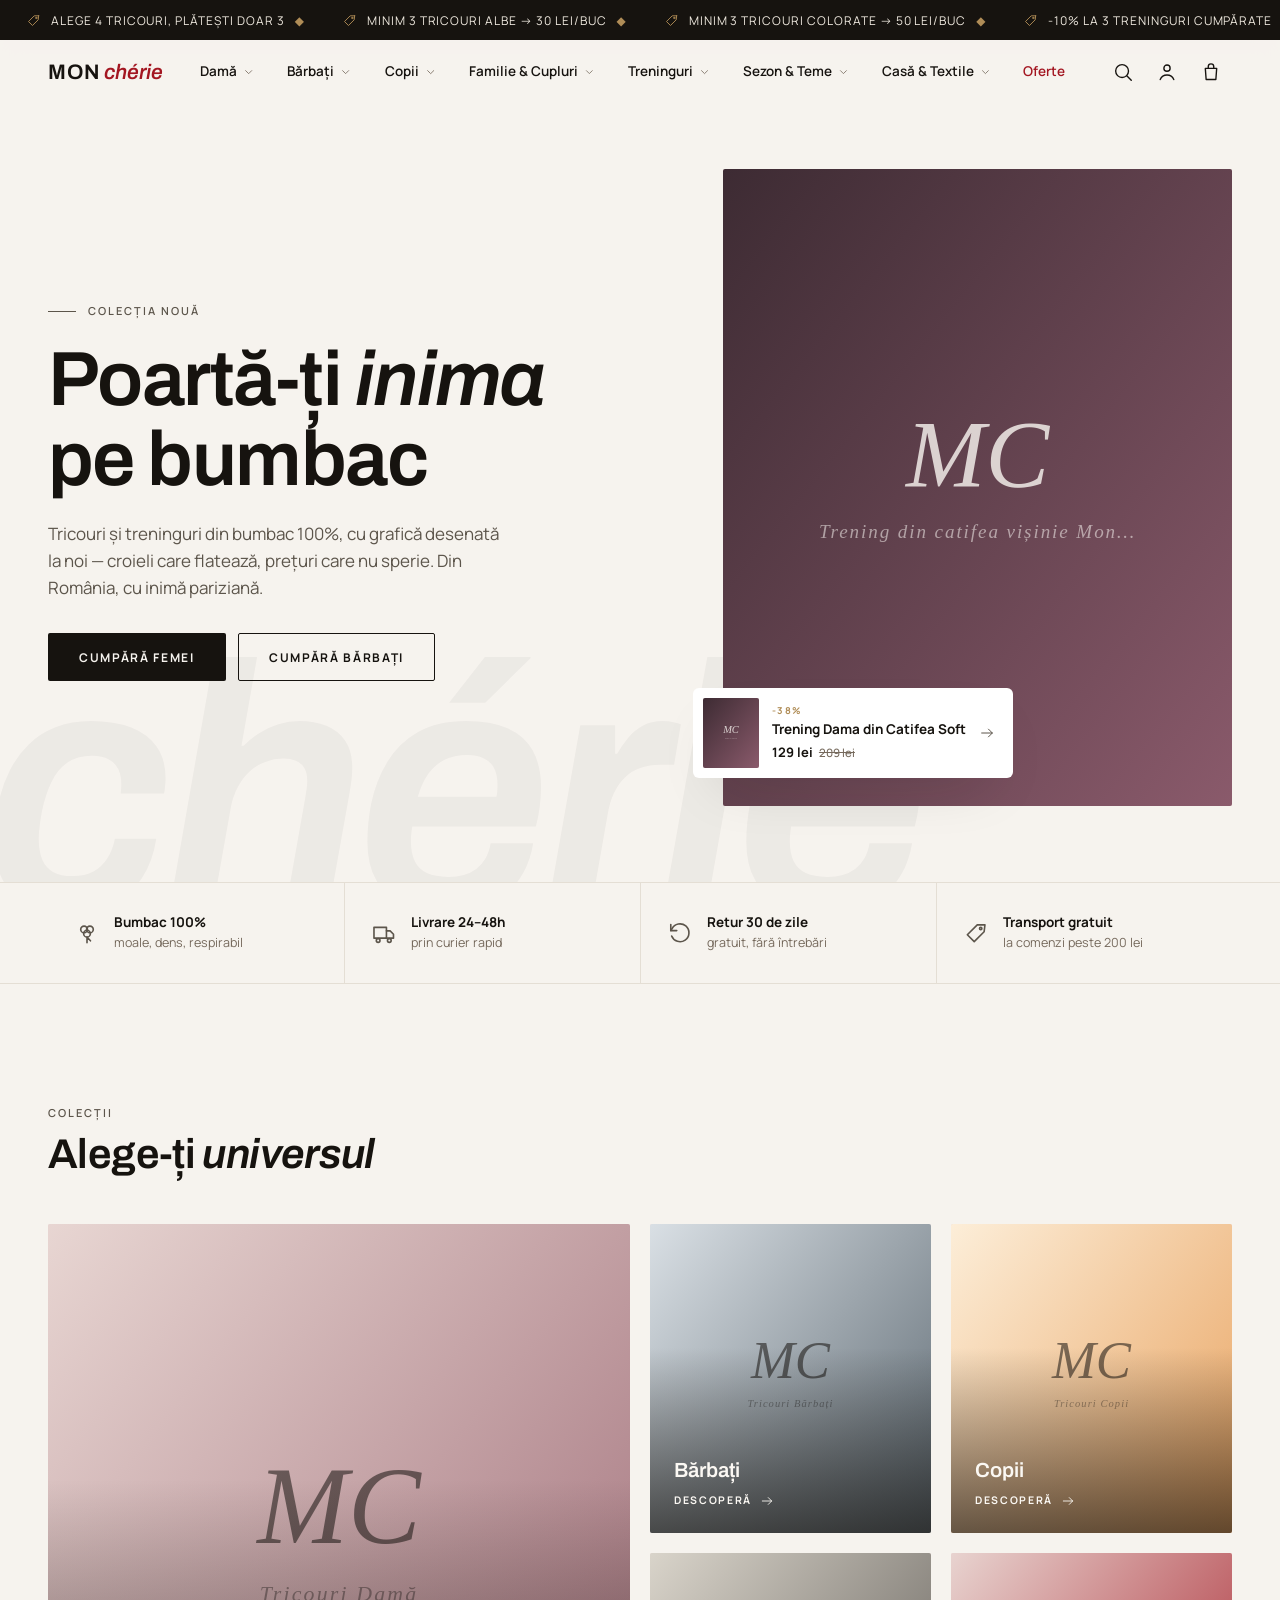
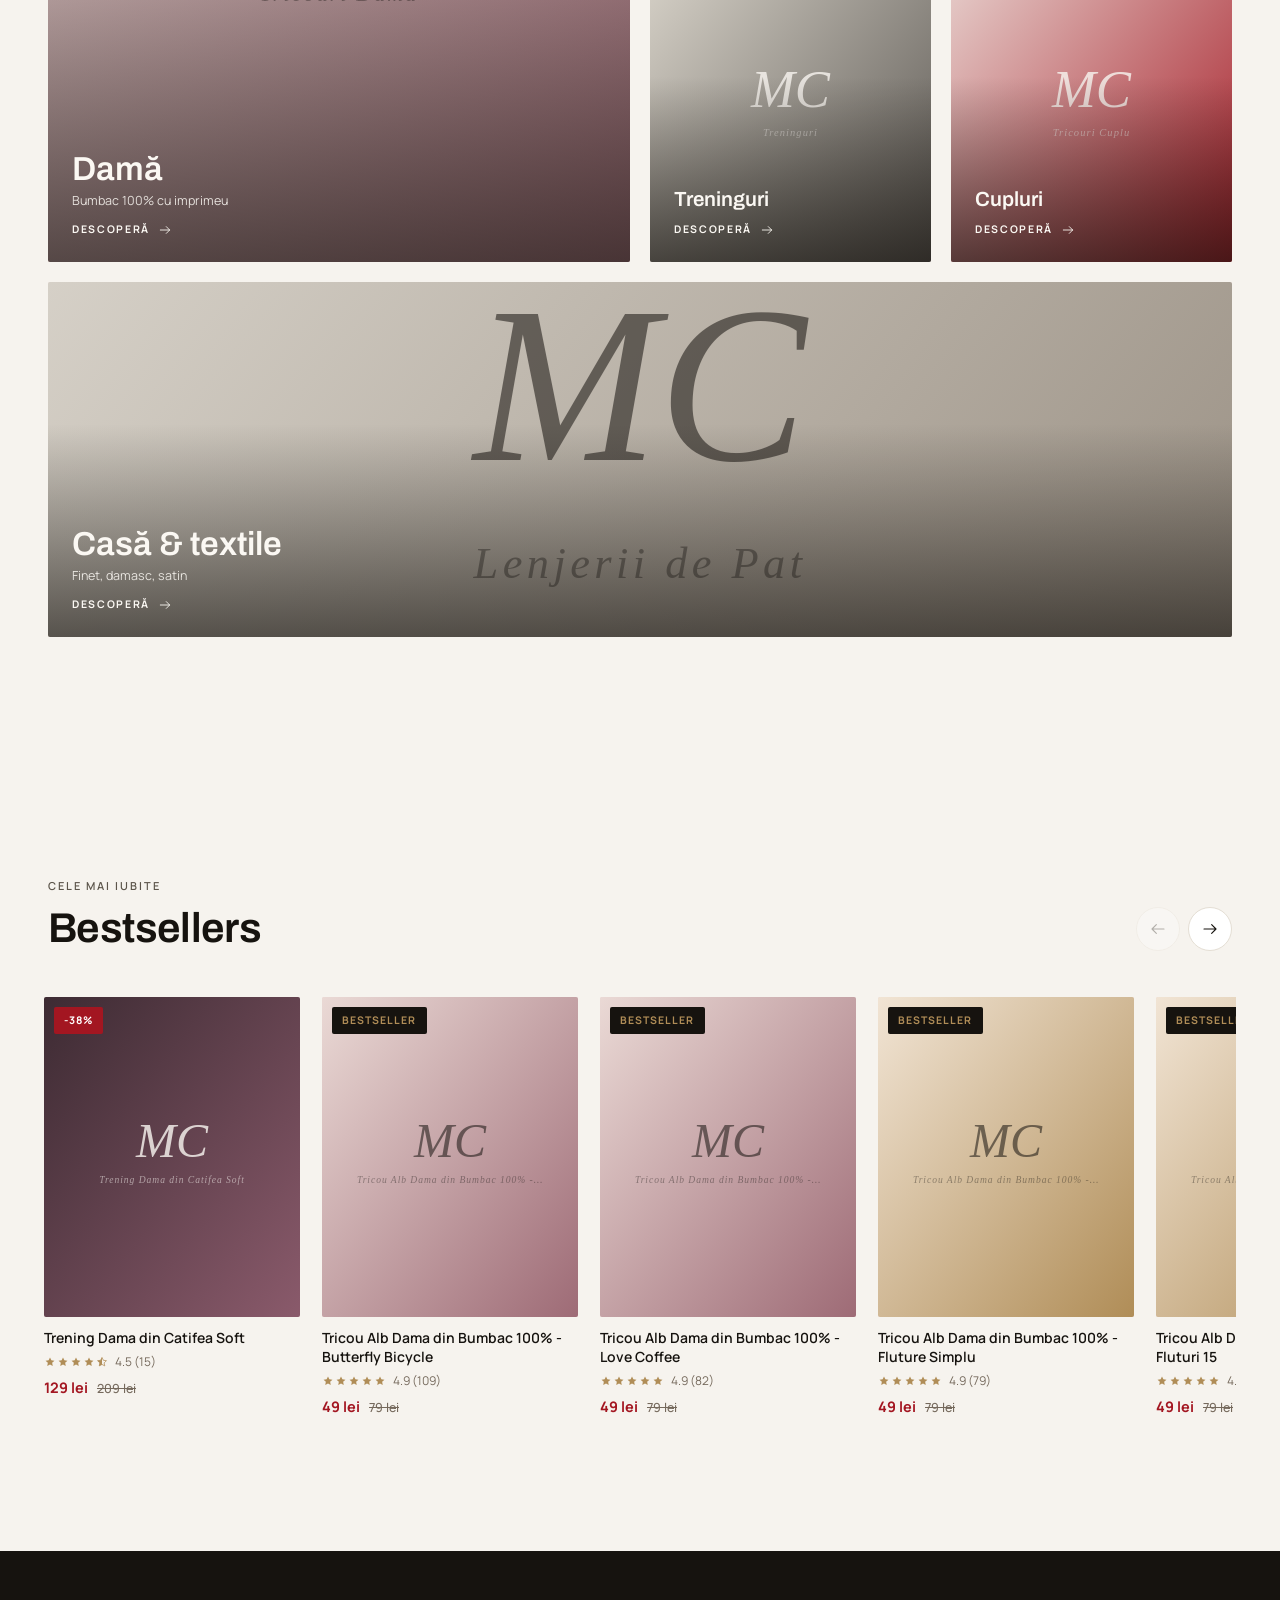
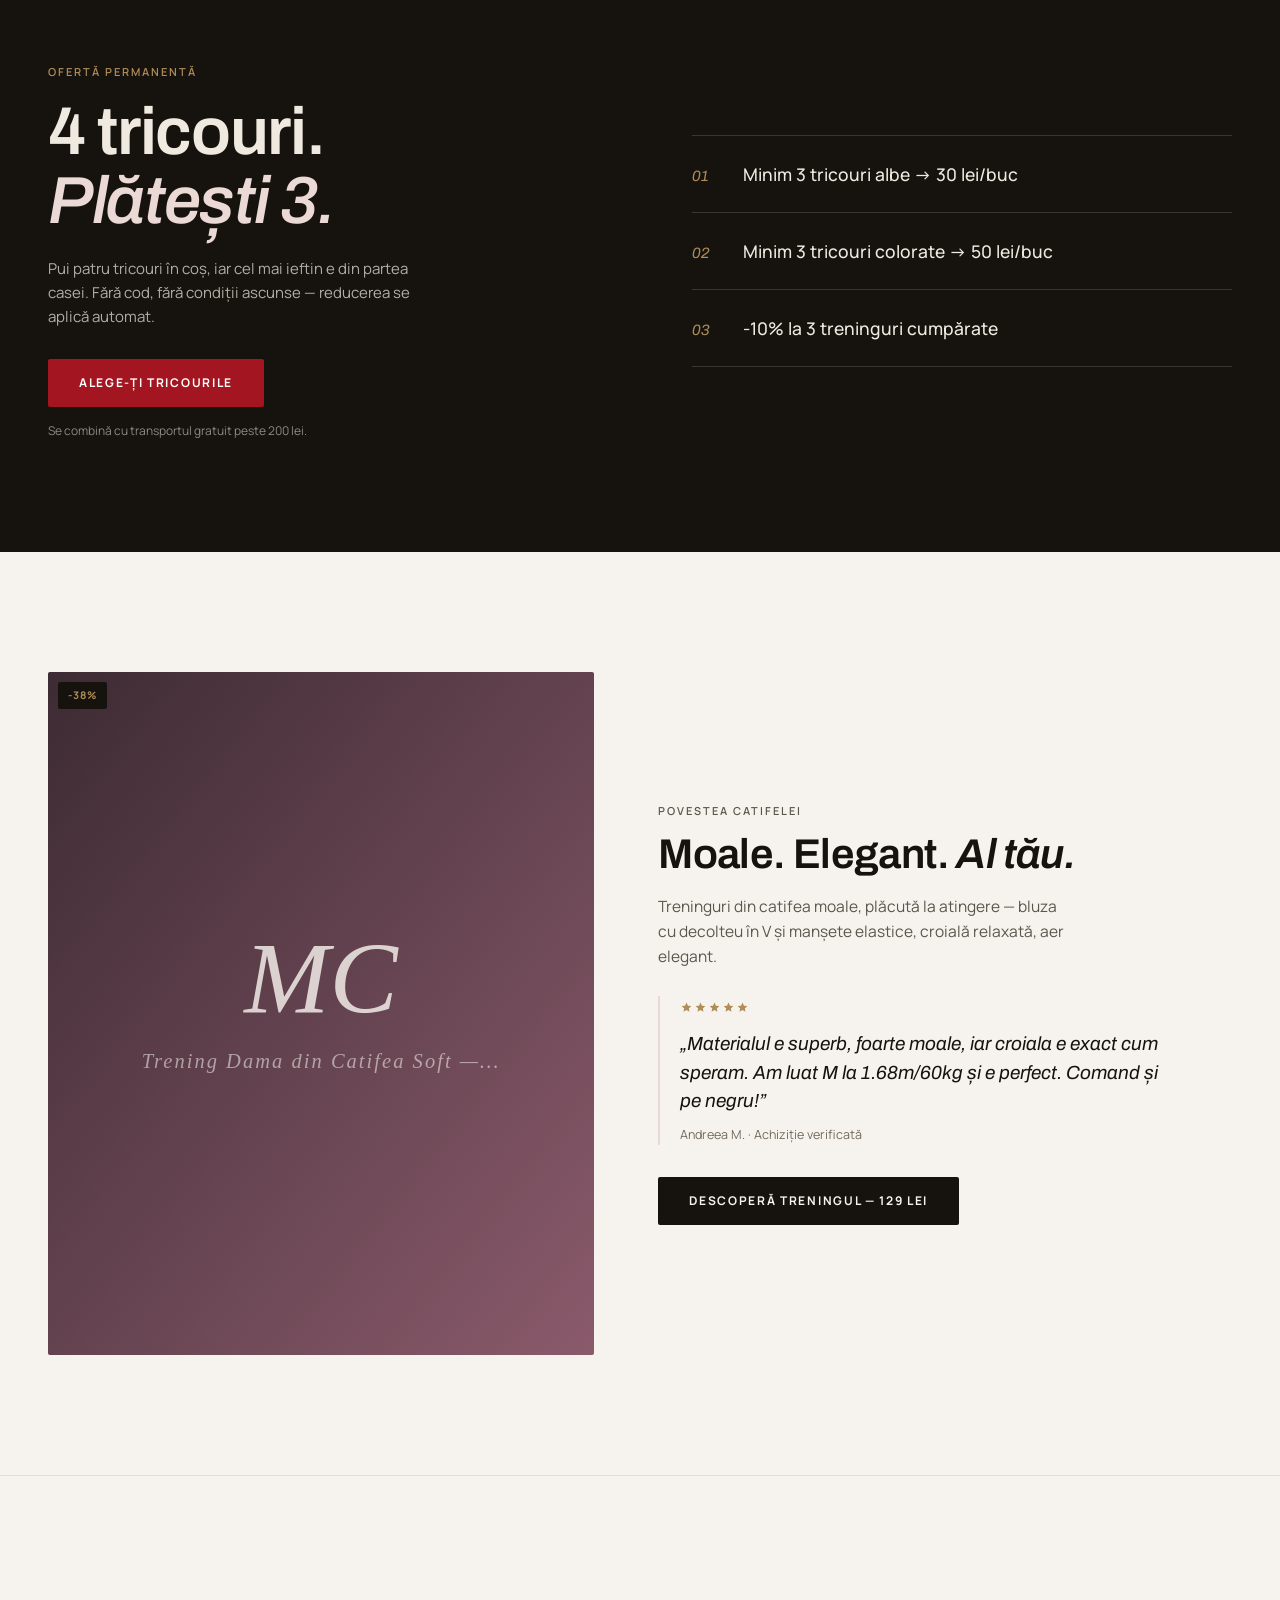
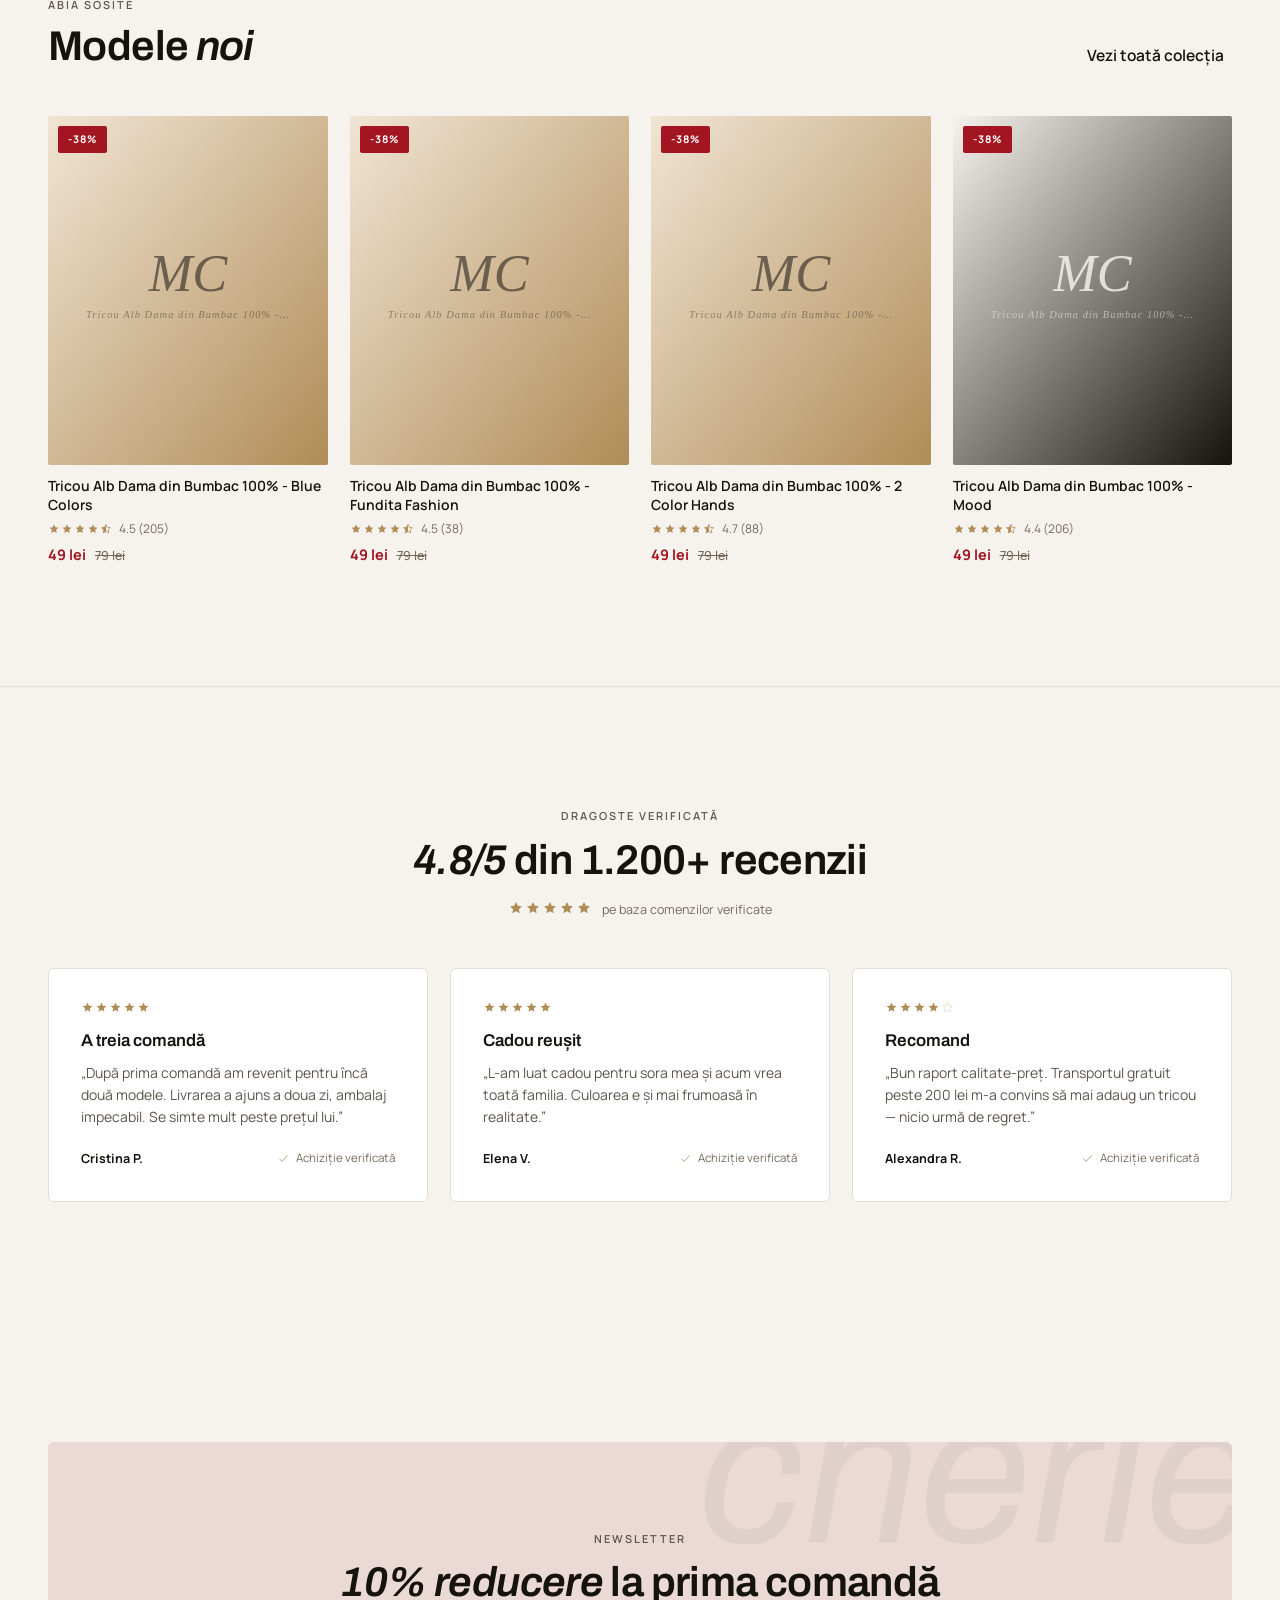
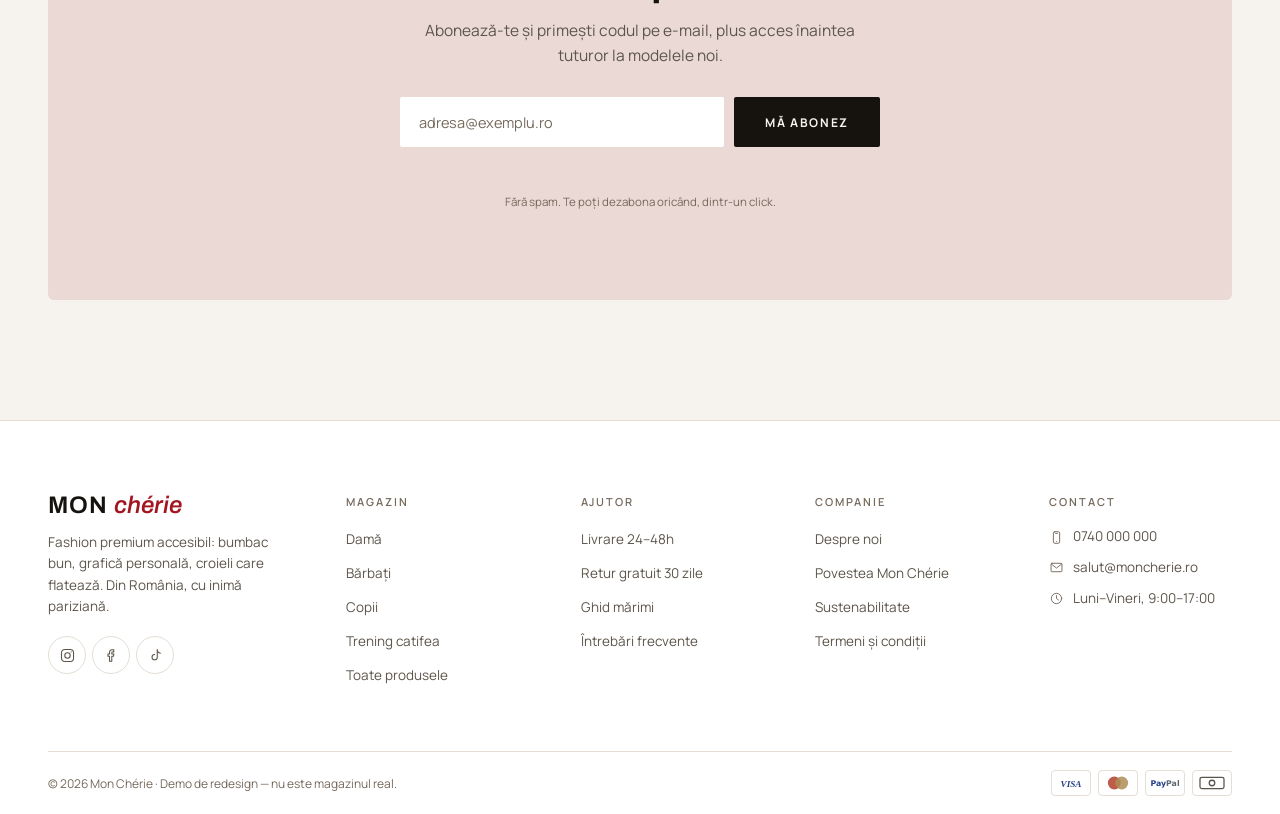
==== commit b2e6c830: "Produse reale moncherie.ro: 296 produse din catalogul Shopify + generator - data.js regenerat integr" ====
--- a/index.html
+++ b/index.html
@@ -119,7 +119,7 @@
           <p class="story-desc rv" id="story-desc" style="--rv-i:2"></p>
           <blockquote class="story-quote rv" id="story-quote" style="--rv-i:3"></blockquote>
           <div class="rv" style="--rv-i:4">
-            <a class="btn btn-primary" href="product.html?p=trening-din-catifea" id="story-cta">Descoperă treningul</a>
+            <a class="btn btn-primary" href="product.html?p=trening-din-catifea-8" id="story-cta">Descoperă treningul</a>
           </div>
         </div>
       </div>
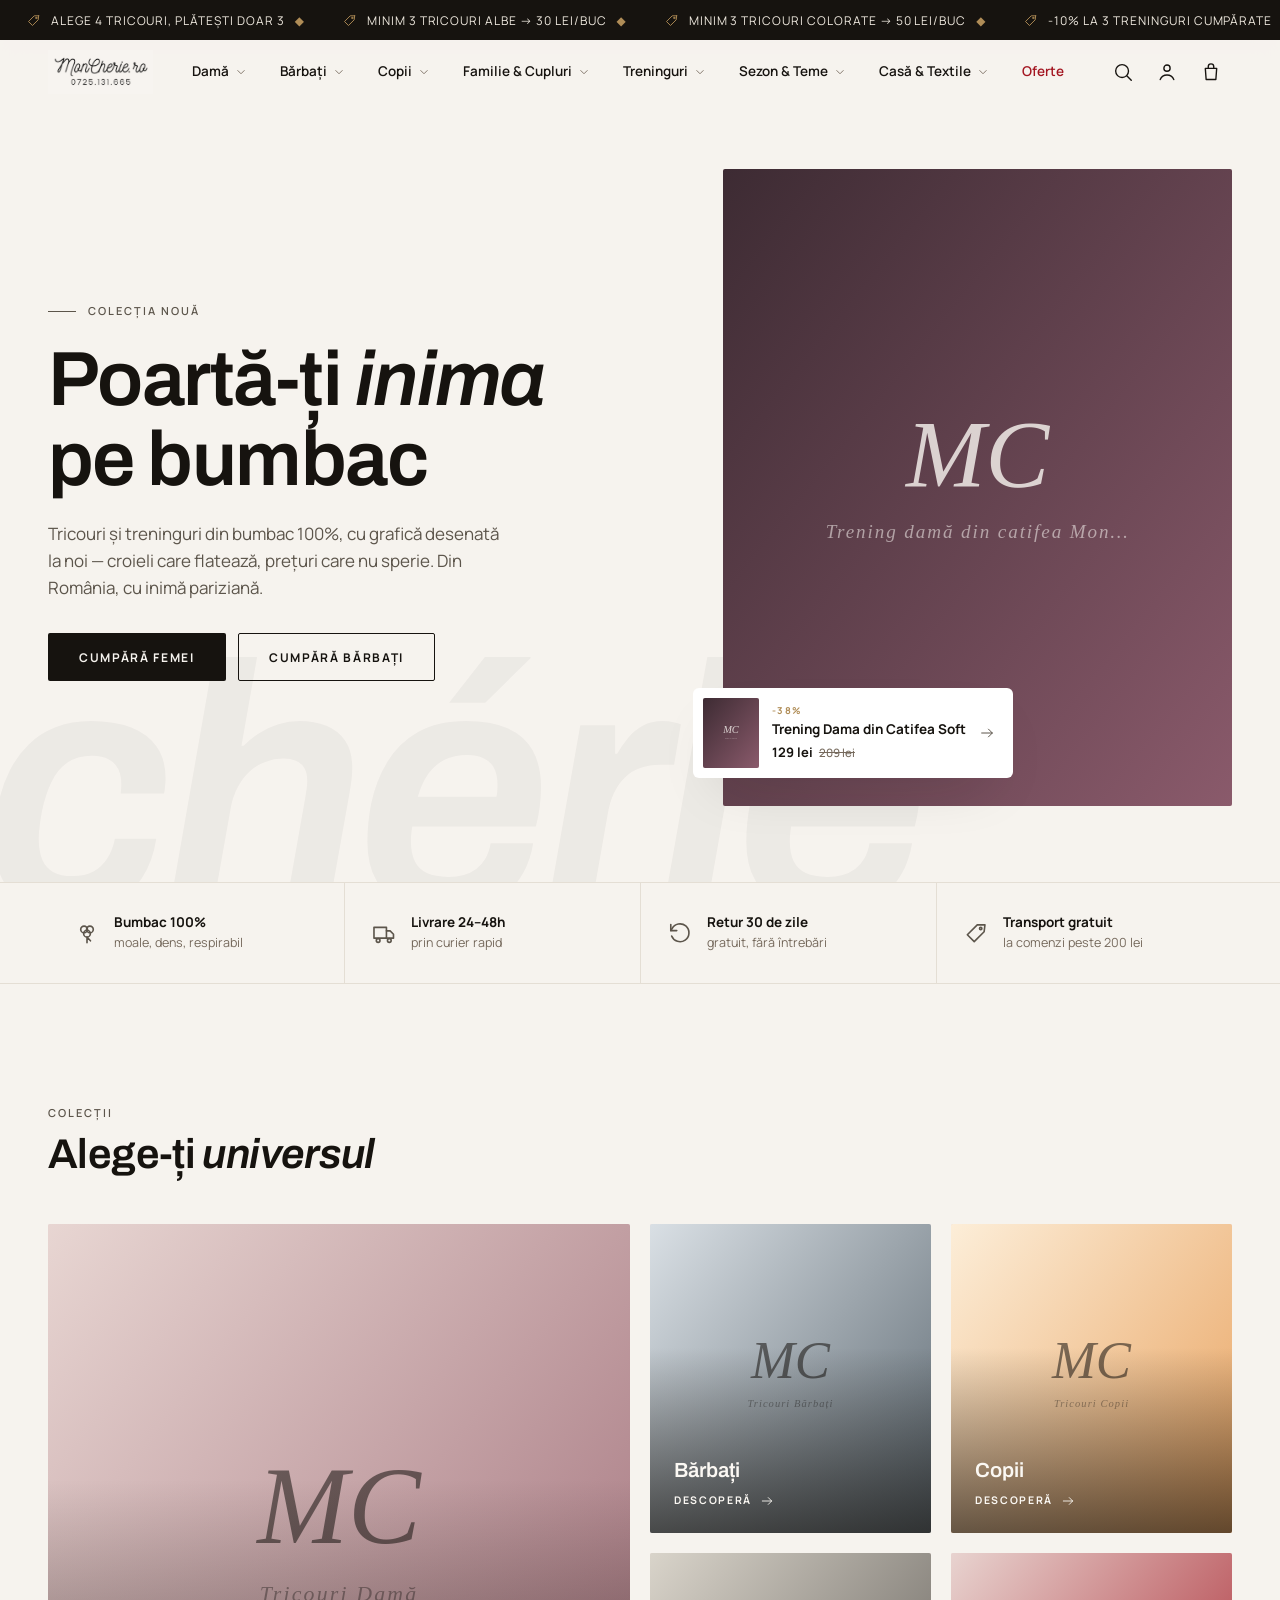
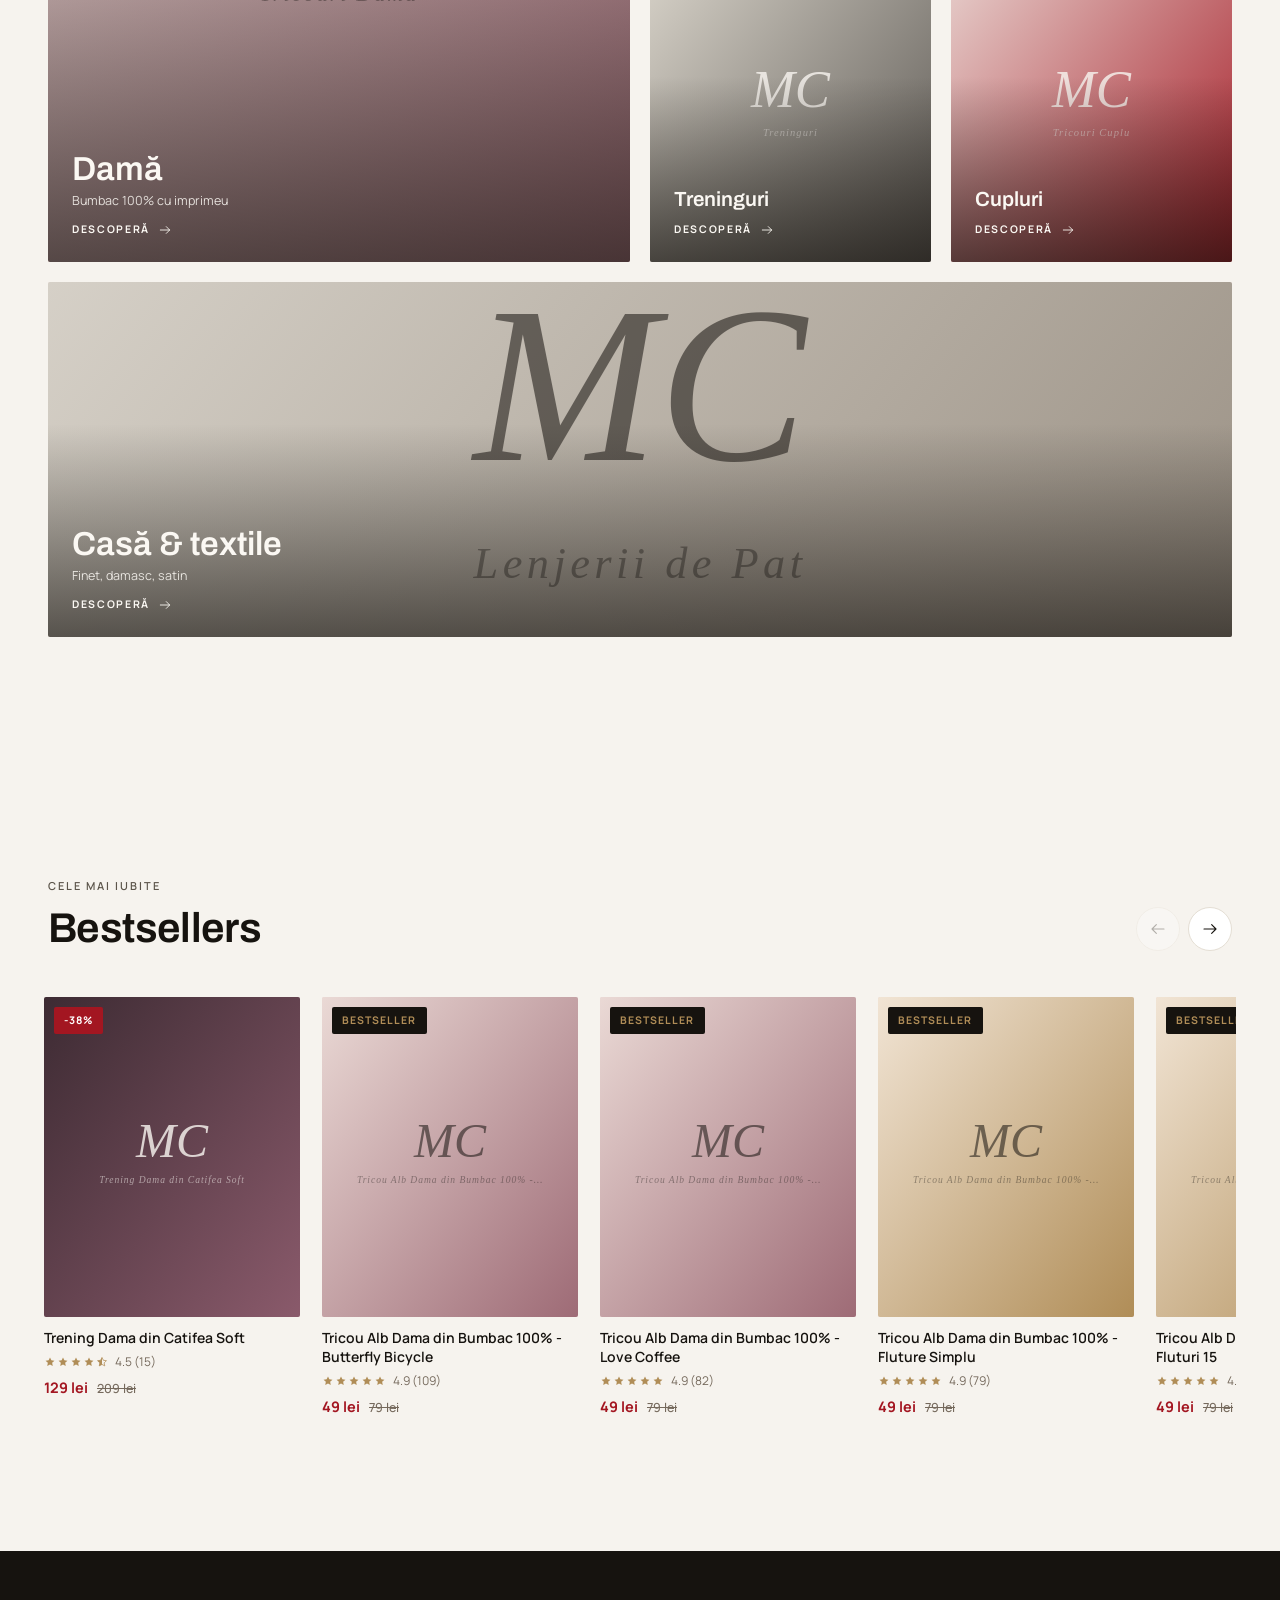
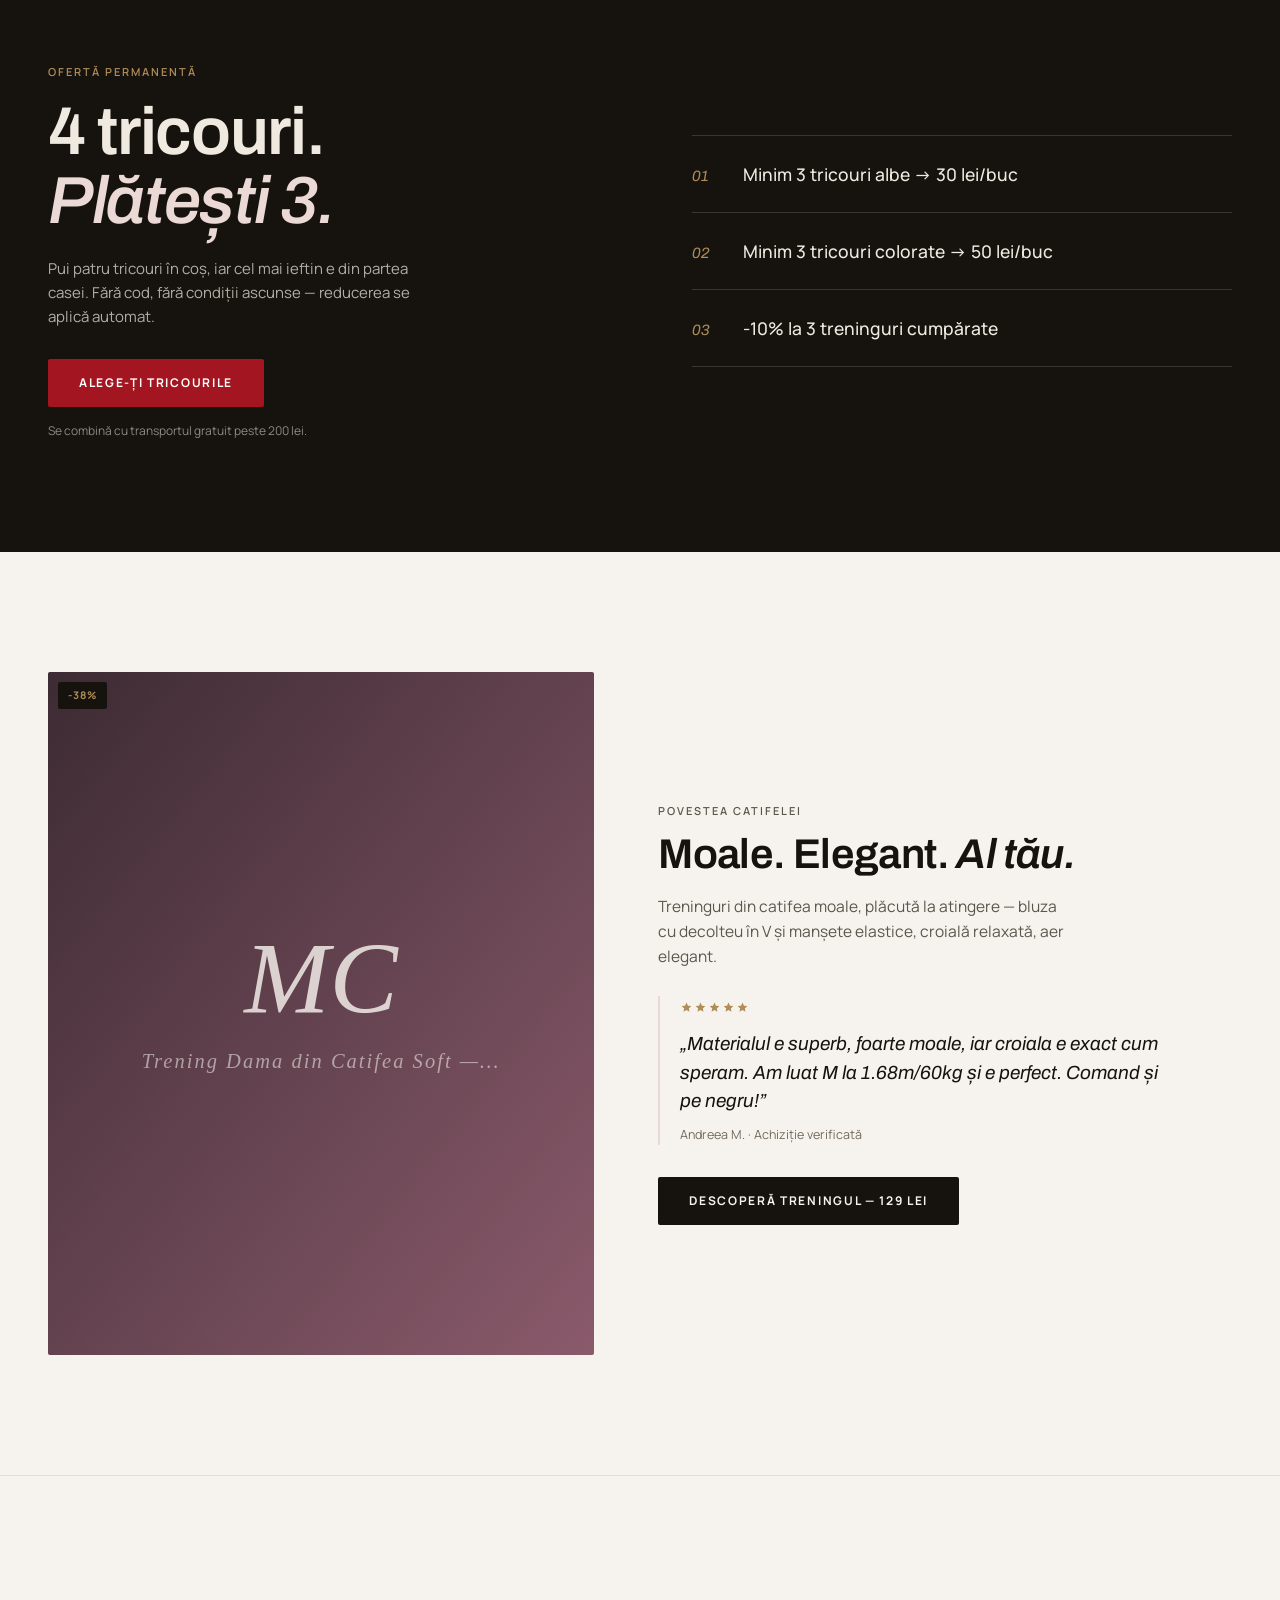
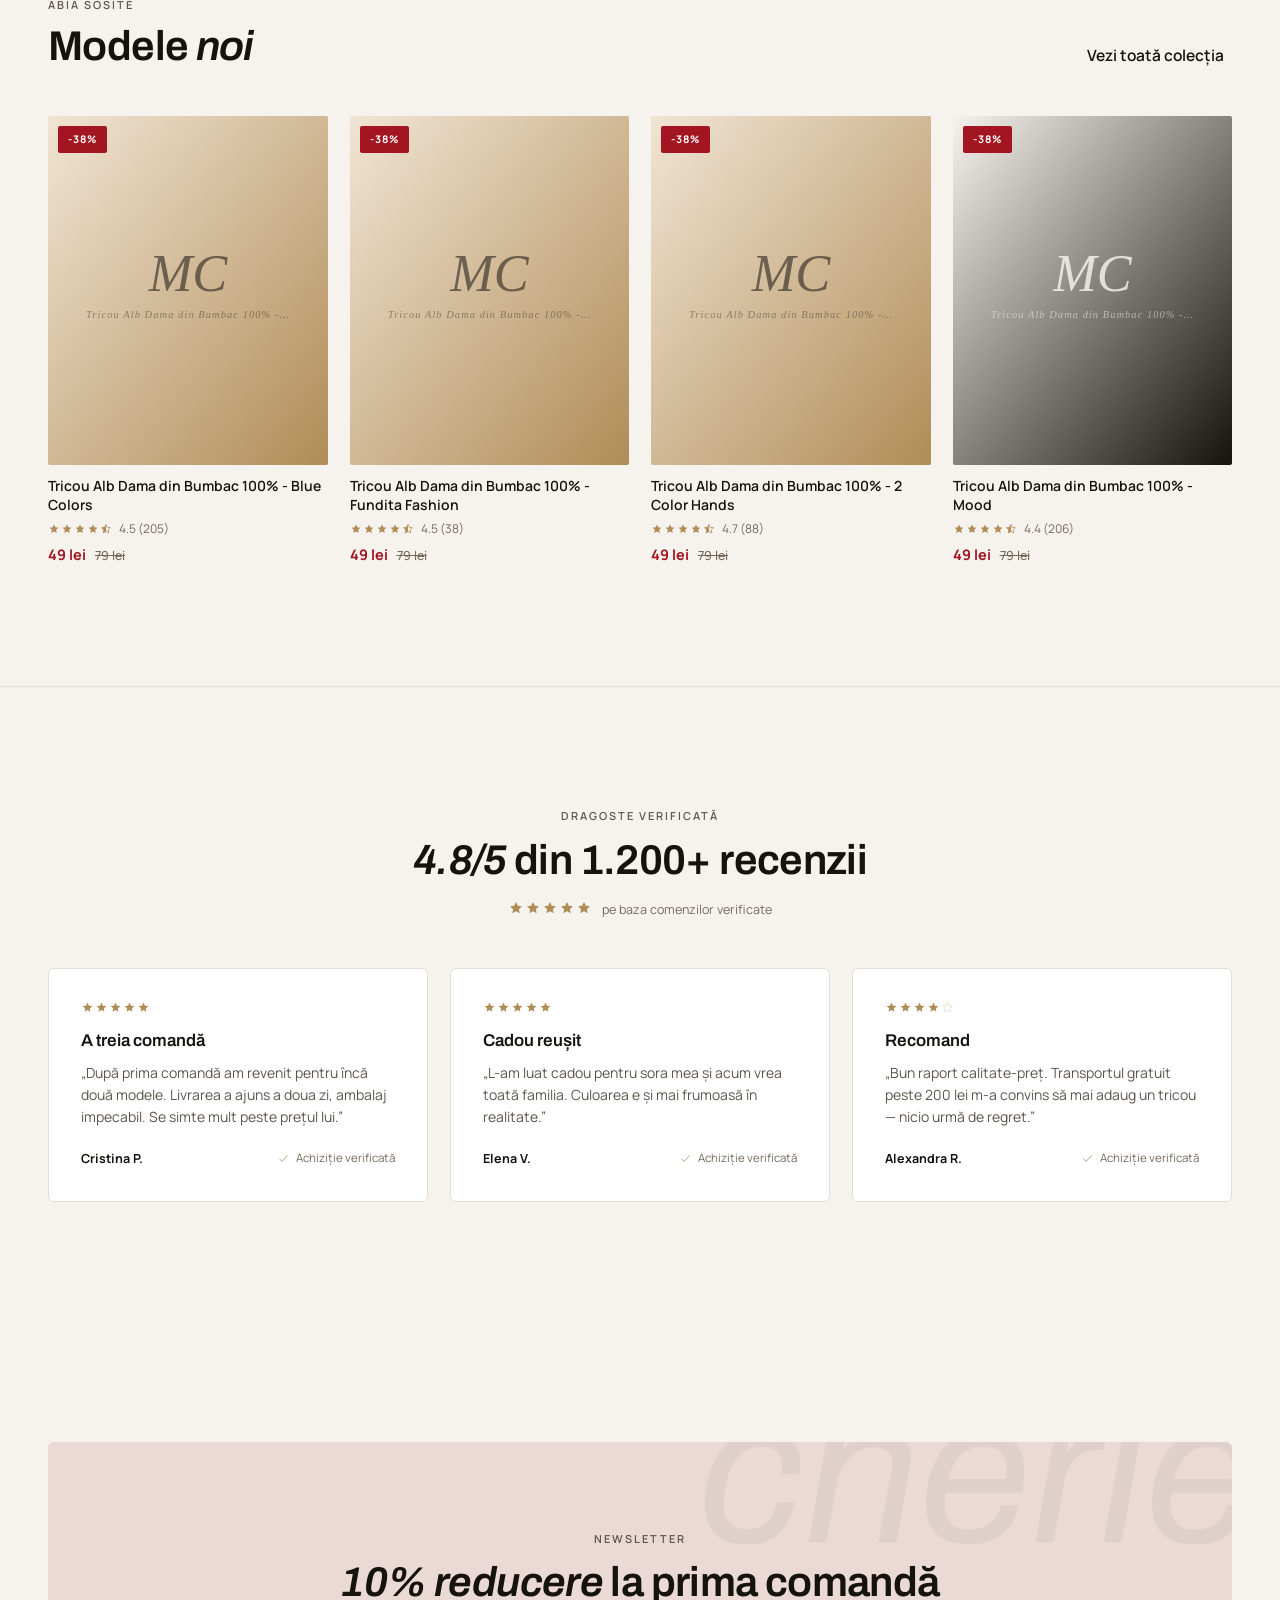
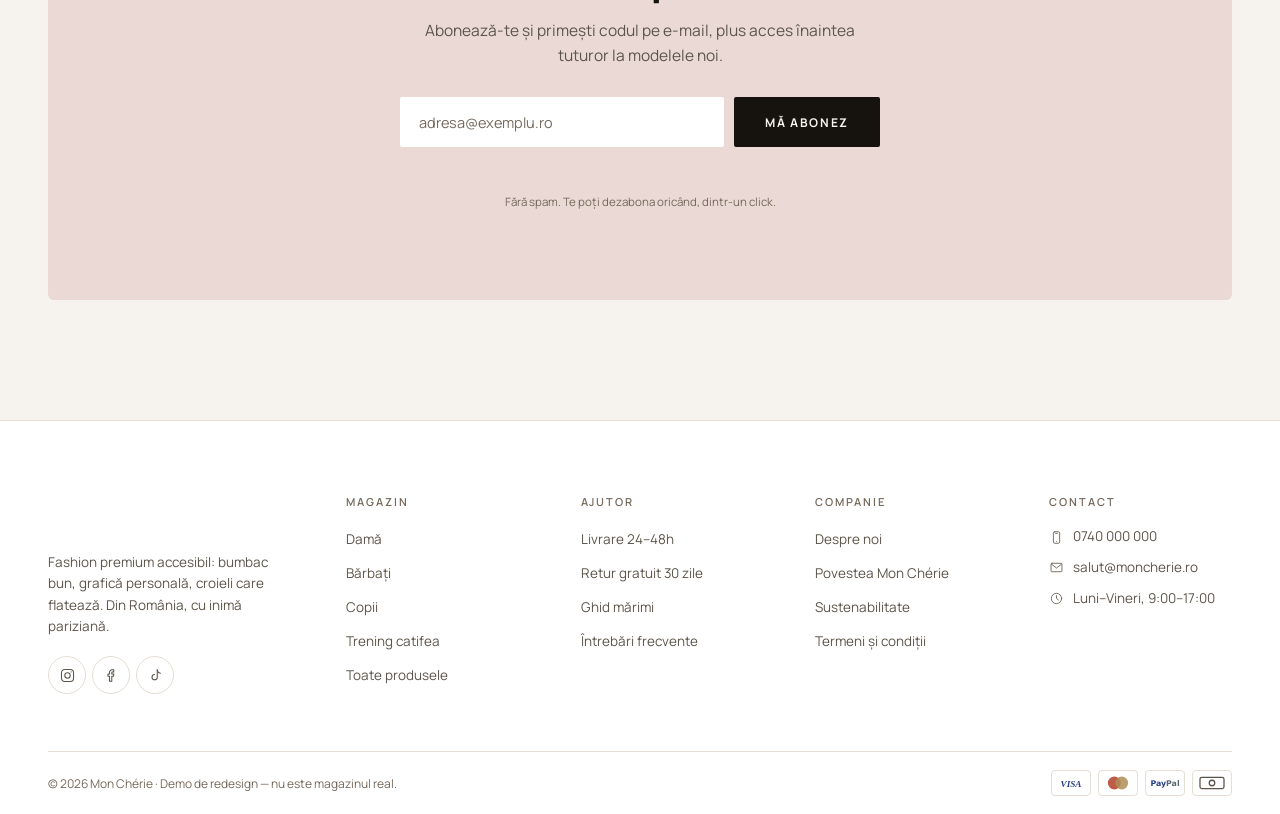
==== commit 298a5fd1: "Fixuri post-QA pe datele reale: promoții, coș, hero, logo, mărimi - promo tricouri albe: potrivire e" ====
--- a/index.html
+++ b/index.html
@@ -34,7 +34,7 @@
         </div>
         <div class="hero-media rv" style="--rv-i:2">
           <div class="hero-media-frame" data-tone="#3D2B33,#8A5A6B">
-            <img src="https://images.unsplash.com/photo-1552374196-1ab2a1c593e8?q=80&amp;w=1400&amp;auto=format&amp;fit=crop" alt="Trening din catifea vișinie Mon Chérie, purtat într-un cadru editorial" fetchpriority="high">
+            <img src="https://cdn.shopify.com/s/files/1/0555/7593/7208/files/WhatsApp_Image_2026-03-13_at_16.45.40_10.jpg?v=1773413604&amp;width=1400" alt="Trening damă din catifea Mon Chérie" fetchpriority="high">
           </div>
           <div id="hero-float"></div>
         </div>
--- a/assets/css/main.css
+++ b/assets/css/main.css
@@ -610,6 +610,7 @@
 .mc-cartd-ship .is-done { color: var(--ink); display: inline-flex; align-items: center; gap: 7px; font-weight: 600; }
 .mc-cartd-ship .is-done svg { width: 15px; height: 15px; color: var(--cherry); }
 .mc-ship-bar {
+  display: block; /* e un <span>; inline ar ignora height și ar deborda peste items */
   margin-top: 9px;
   height: 4px;
   border-radius: 99px;
